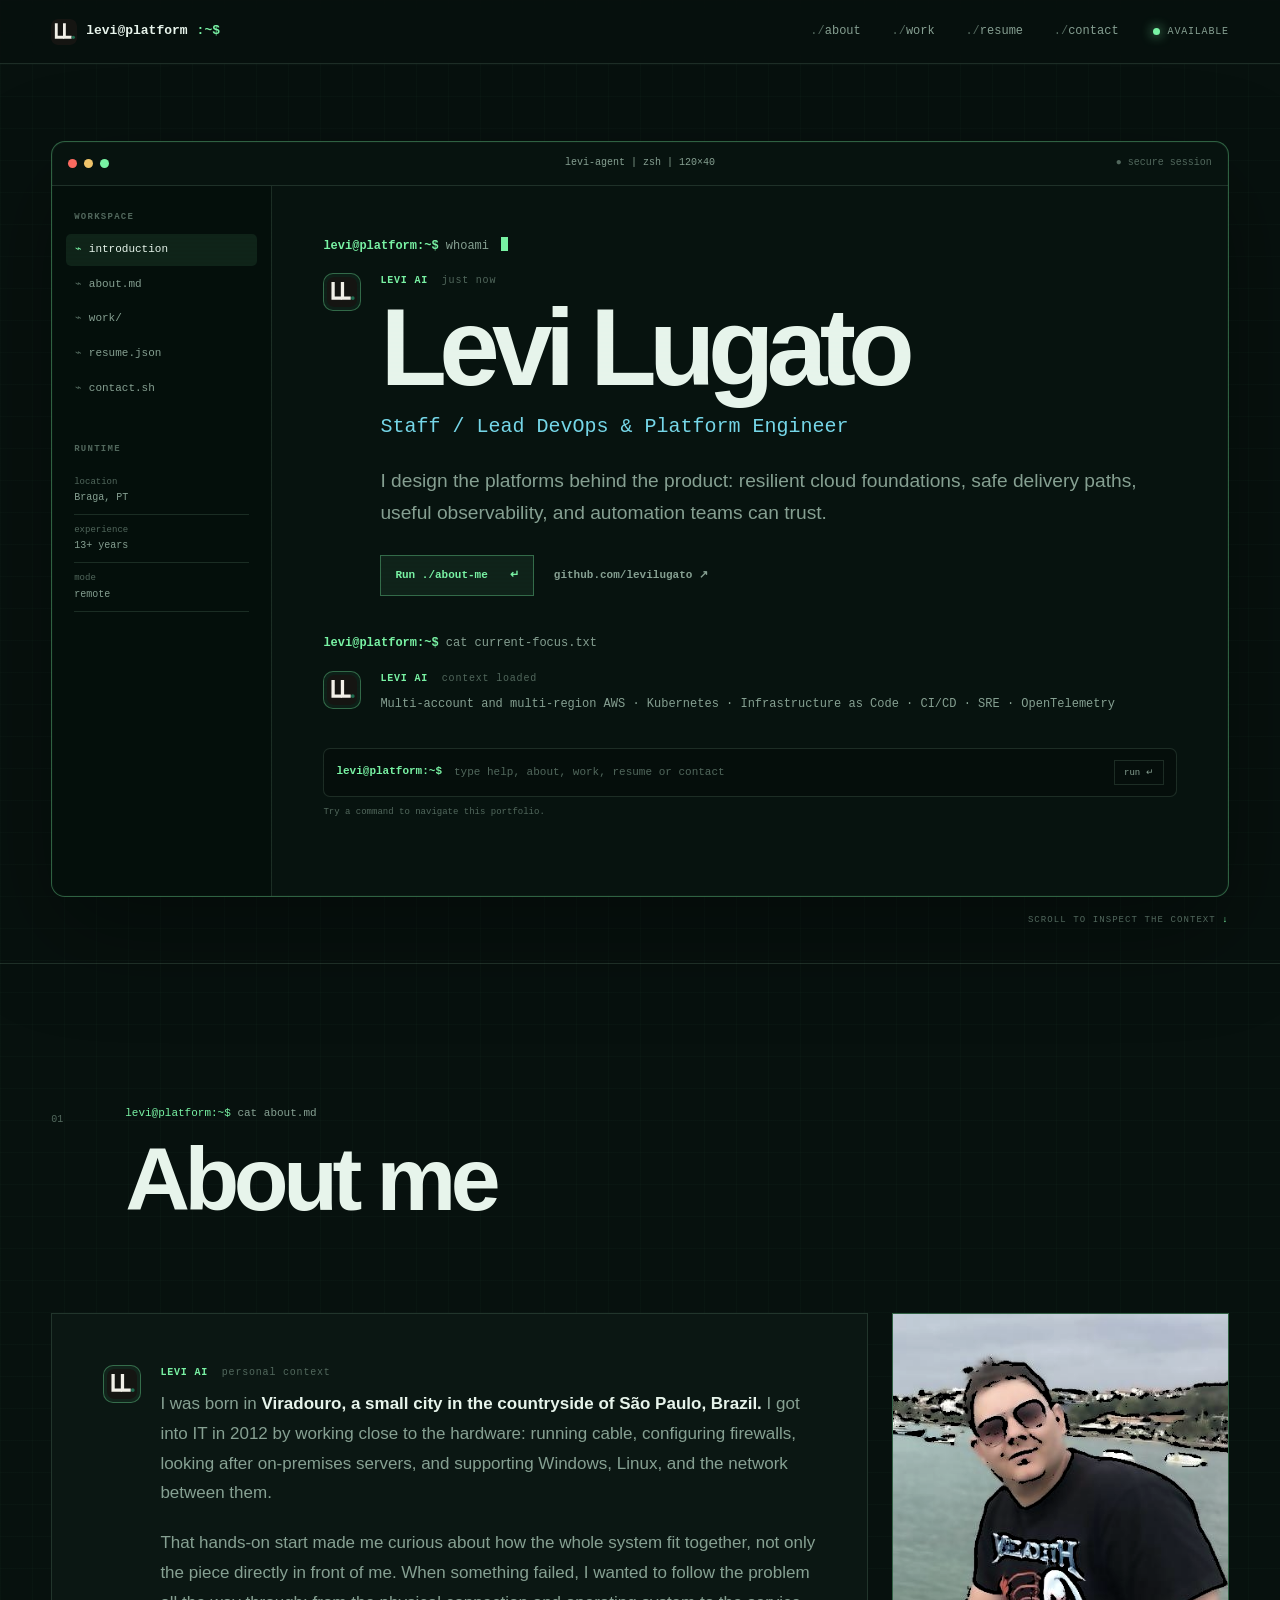
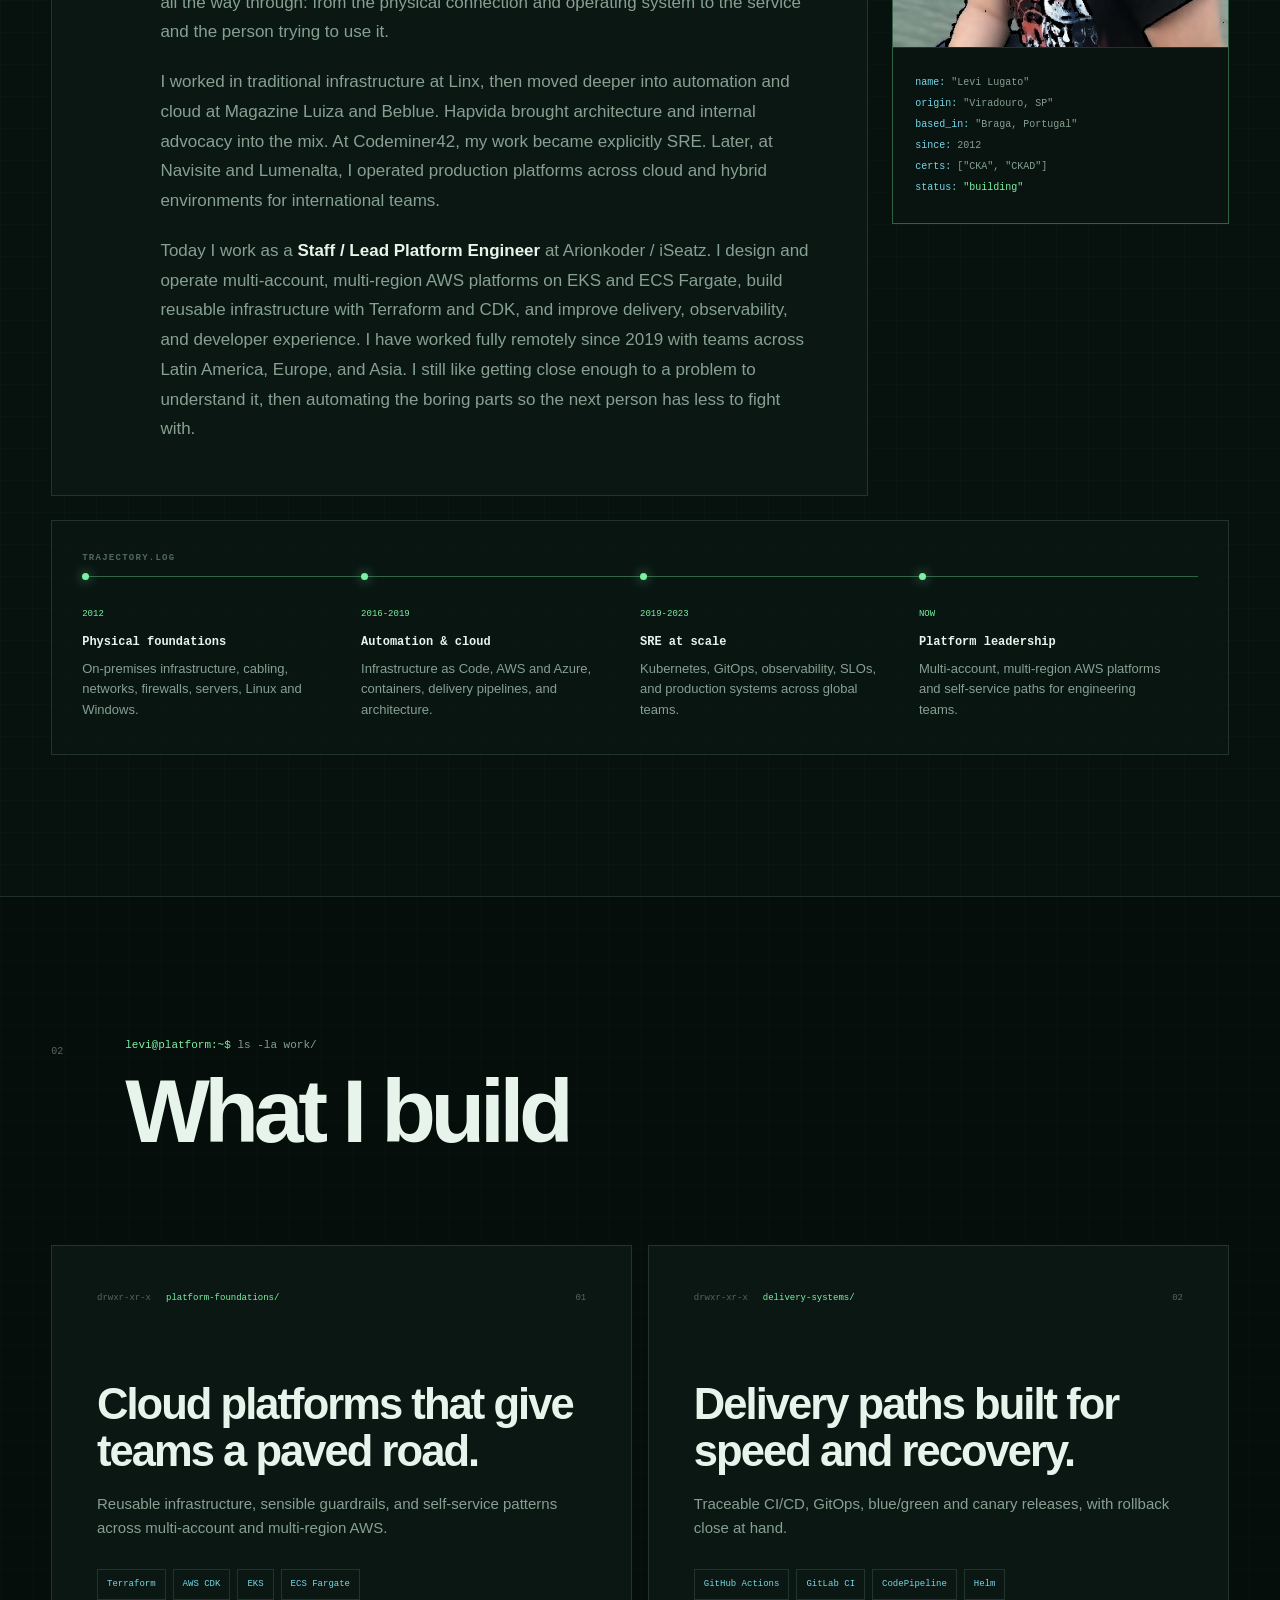
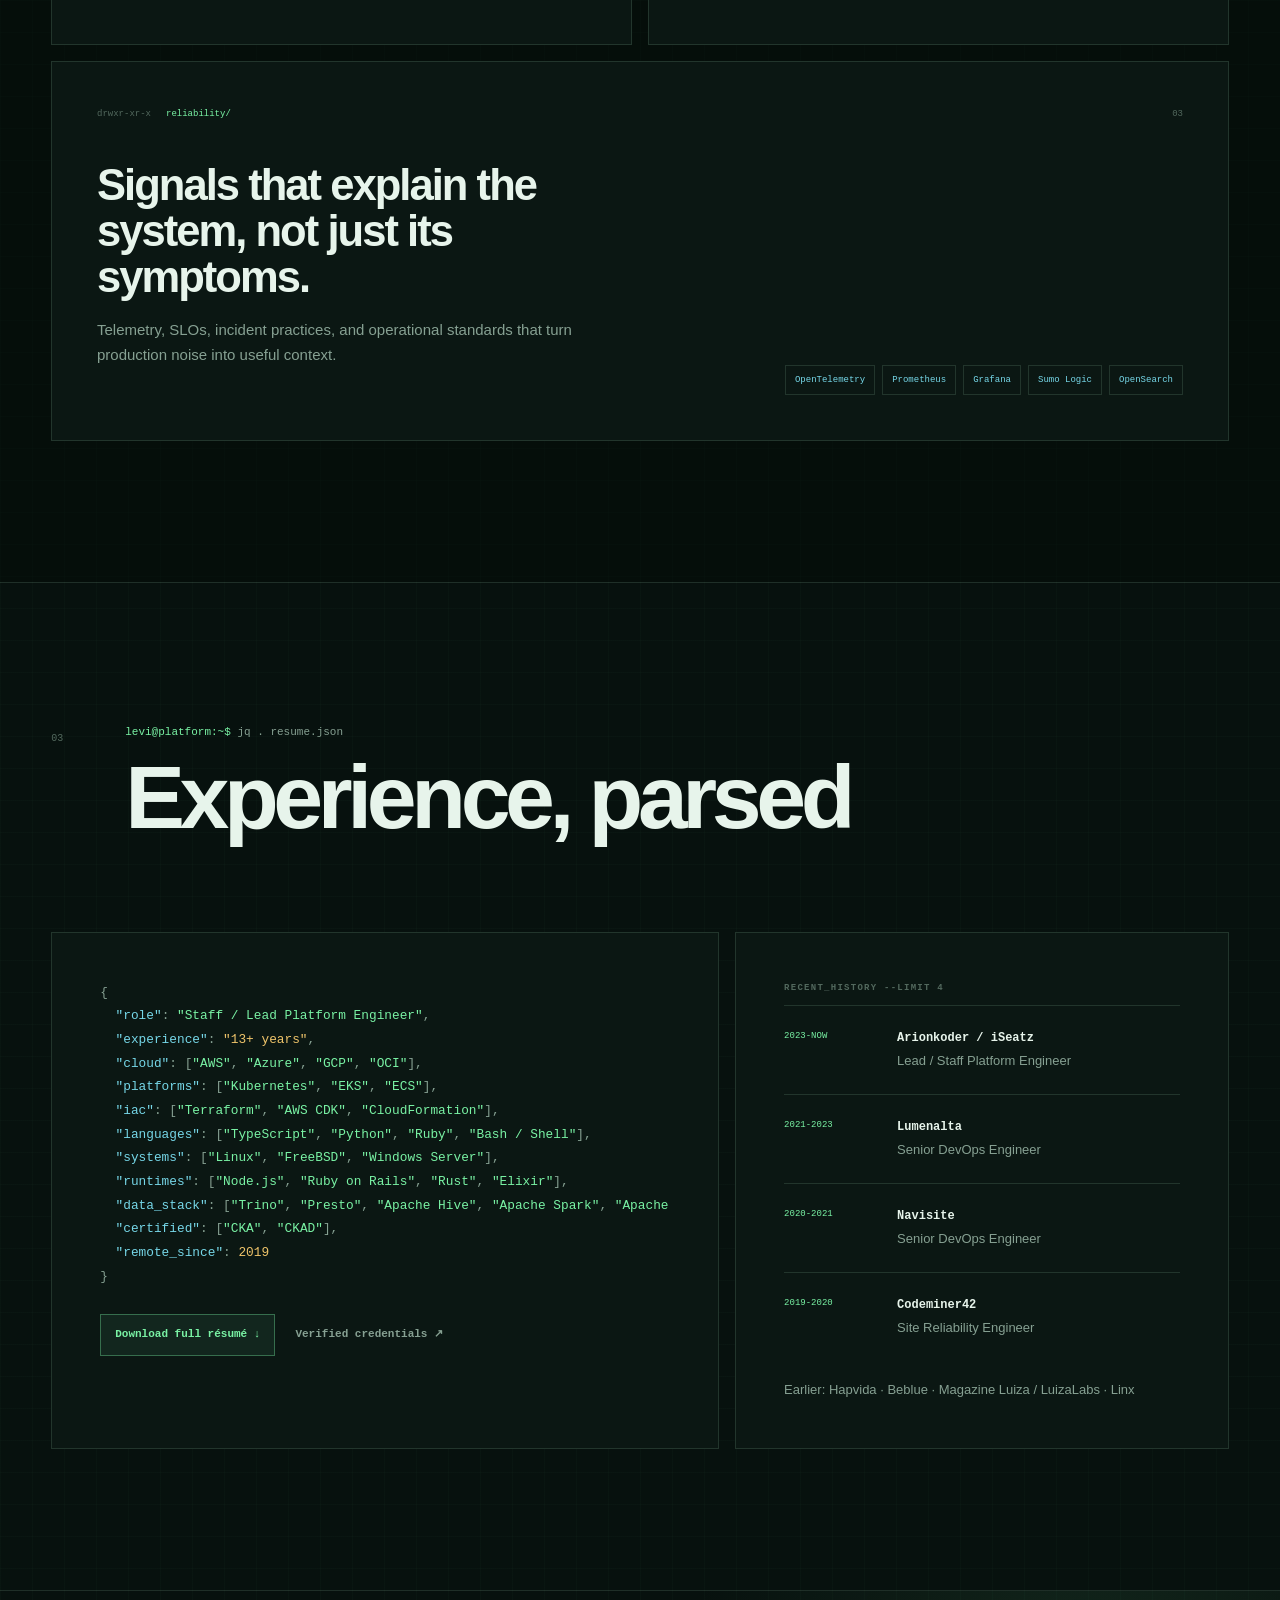
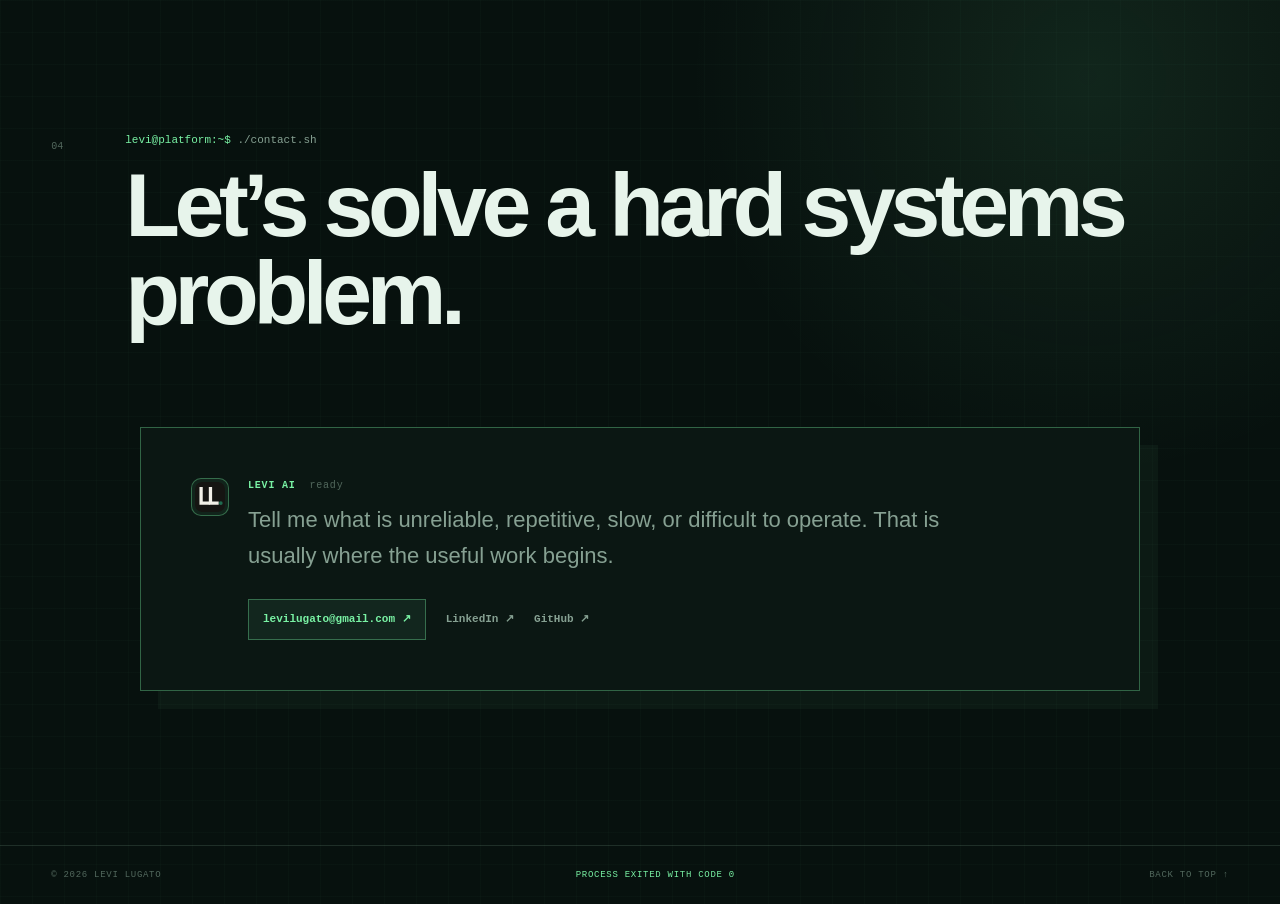
==== index.html @ 86110615 "Add data platform stack to resume" ====
<!doctype html>
<html lang="en">
<head>
  <meta charset="utf-8">
  <meta name="viewport" content="width=device-width, initial-scale=1">
  <meta name="description" content="Levi Lugato is a Staff / Lead DevOps and Platform Engineer focused on resilient cloud platforms, automation, and reliability.">
  <meta name="theme-color" content="#07110e">
  <meta property="og:title" content="Levi Lugato | Staff / Lead Platform Engineer">
  <meta property="og:description" content="From on-premises infrastructure to multi-account, multi-region cloud platforms.">
  <meta property="og:type" content="website">
  <meta property="og:url" content="https://levilugato.tech/">
  <meta property="og:image" content="https://levilugato.tech/og.png?v=20260906-1">
  <meta name="twitter:card" content="summary_large_image">
  <title>Levi Lugato | Staff / Lead Platform Engineer</title>
  <link rel="icon" href="/favicon.svg" type="image/svg+xml">
  <link rel="stylesheet" href="styles.css?v=20260906-2">
  <script src="script.js?v=20260906-1" defer></script>
</head>
<body>
  <a class="skip-link" href="#main">Skip to content</a>
  <header class="site-header">
    <a class="brand" href="#top" aria-label="Levi Lugato, home"><img src="favicon.svg" alt=""><span>levi@platform</span><b>:~$</b></a>
    <nav aria-label="Primary navigation"><a href="#about">about</a><a href="#work">work</a><a href="#resume">resume</a><a href="#contact">contact</a></nav>
    <span class="online"><i></i> available</span>
  </header>

  <main id="main">
    <section class="hero" id="top">
      <div class="terminal-window">
        <div class="terminal-bar"><div class="window-dots" aria-hidden="true"><i></i><i></i><i></i></div><span>levi-agent | zsh | 120×40</span><span class="encrypted">● secure session</span></div>
        <div class="terminal-layout">
          <aside class="terminal-sidebar" aria-label="Session information">
            <p class="sidebar-label">workspace</p>
            <a class="active" href="#top"><span>⌁</span> introduction</a><a href="#about"><span>⌁</span> about.md</a><a href="#work"><span>⌁</span> work/</a><a href="#resume"><span>⌁</span> resume.json</a><a href="#contact"><span>⌁</span> contact.sh</a>
            <div class="runtime"><p class="sidebar-label">runtime</p><dl><div><dt>location</dt><dd>Braga, PT</dd></div><div><dt>experience</dt><dd>13+ years</dd></div><div><dt>mode</dt><dd>remote</dd></div></dl></div>
          </aside>
          <div class="terminal-feed">
            <div class="prompt-line"><span>levi@platform:~$</span> whoami <i></i></div>
            <article class="ai-message hero-message"><div class="ai-avatar"><img src="favicon.svg" alt="LL AI icon"></div><div class="message-body">
              <p class="message-label">LEVI AI <span>just now</span></p><h1>Levi Lugato</h1><p class="role">Staff / Lead DevOps &amp; Platform Engineer</p>
              <p>I design the platforms behind the product: resilient cloud foundations, safe delivery paths, useful observability, and automation teams can trust.</p>
              <div class="hero-actions"><a class="primary-action" href="#about">Run ./about-me <span>↵</span></a><a href="https://github.com/levilugato" target="_blank" rel="noreferrer">github.com/levilugato ↗</a></div>
            </div></article>
            <div class="prompt-line"><span>levi@platform:~$</span> cat current-focus.txt</div>
            <article class="ai-message compact-message"><div class="ai-avatar"><img src="favicon.svg" alt=""></div><div class="message-body"><p class="message-label">LEVI AI <span>context loaded</span></p><p>Multi-account and multi-region AWS · Kubernetes · Infrastructure as Code · CI/CD · SRE · OpenTelemetry</p></div></article>
            <form class="command-form" id="commandForm"><label for="commandInput"><span>levi@platform:~$</span></label><input id="commandInput" name="command" type="text" autocomplete="off" spellcheck="false" placeholder="type help, about, work, resume or contact" aria-describedby="commandOutput"><button type="submit">run ↵</button></form>
            <p class="command-output" id="commandOutput" aria-live="polite">Try a command to navigate this portfolio.</p>
          </div>
        </div>
      </div>
      <p class="scroll-cue">scroll to inspect the context <span>↓</span></p>
    </section>

    <section class="section about-section" id="about">
      <div class="command-heading"><span class="line-number">01</span><div><p><span>levi@platform:~$</span> cat about.md</p><h2>About me</h2></div></div>
      <div class="about-grid">
        <article class="ai-message about-message"><div class="ai-avatar"><img src="favicon.svg" alt=""></div><div class="message-body prose">
          <p class="message-label">LEVI AI <span>personal context</span></p>
          <p>I was born in <strong>Viradouro, a small city in the countryside of São Paulo, Brazil.</strong> I got into IT in 2012 by working close to the hardware: running cable, configuring firewalls, looking after on-premises servers, and supporting Windows, Linux, and the network between them.</p>
          <p>That hands-on start made me curious about how the whole system fit together, not only the piece directly in front of me. When something failed, I wanted to follow the problem all the way through: from the physical connection and operating system to the service and the person trying to use it.</p>
          <p>I worked in traditional infrastructure at Linx, then moved deeper into automation and cloud at Magazine Luiza and Beblue. Hapvida brought architecture and internal advocacy into the mix. At Codeminer42, my work became explicitly SRE. Later, at Navisite and Lumenalta, I operated production platforms across cloud and hybrid environments for international teams.</p>
          <p>Today I work as a <strong>Staff / Lead Platform Engineer</strong> at Arionkoder / iSeatz. I design and operate multi-account, multi-region AWS platforms on EKS and ECS Fargate, build reusable infrastructure with Terraform and CDK, and improve delivery, observability, and developer experience. I have worked fully remotely since 2019 with teams across Latin America, Europe, and Asia. I still like getting close enough to a problem to understand it, then automating the boring parts so the next person has less to fight with.</p>
        </div></article>
        <aside class="identity-card"><img src="levi-lugato.jpeg" alt="Levi Lugato"><div class="identity-code"><p><span>name:</span> "Levi Lugato"</p><p><span>origin:</span> "Viradouro, SP"</p><p><span>based_in:</span> "Braga, Portugal"</p><p><span>since:</span> 2012</p><p><span>certs:</span> ["CKA", "CKAD"]</p><p><span>status:</span> <b>"building"</b></p></div></aside>
      </div>
      <div class="journey"><p class="mini-label">trajectory.log</p><div class="journey-track">
        <article><time>2012</time><strong>Physical foundations</strong><p>On-premises infrastructure, cabling, networks, firewalls, servers, Linux and Windows.</p></article>
        <article><time>2016-2019</time><strong>Automation &amp; cloud</strong><p>Infrastructure as Code, AWS and Azure, containers, delivery pipelines, and architecture.</p></article>
        <article><time>2019-2023</time><strong>SRE at scale</strong><p>Kubernetes, GitOps, observability, SLOs, and production systems across global teams.</p></article>
        <article><time>NOW</time><strong>Platform leadership</strong><p>Multi-account, multi-region AWS platforms and self-service paths for engineering teams.</p></article>
      </div></div>
    </section>

    <section class="section work-section" id="work">
      <div class="command-heading"><span class="line-number">02</span><div><p><span>levi@platform:~$</span> ls -la work/</p><h2>What I build</h2></div></div>
      <div class="work-grid">
        <article class="work-card"><div class="file-head"><span>drwxr-xr-x</span><b>platform-foundations/</b><i>01</i></div><h3>Cloud platforms that give teams a paved road.</h3><p>Reusable infrastructure, sensible guardrails, and self-service patterns across multi-account and multi-region AWS.</p><ul><li>Terraform</li><li>AWS CDK</li><li>EKS</li><li>ECS Fargate</li></ul></article>
        <article class="work-card"><div class="file-head"><span>drwxr-xr-x</span><b>delivery-systems/</b><i>02</i></div><h3>Delivery paths built for speed and recovery.</h3><p>Traceable CI/CD, GitOps, blue/green and canary releases, with rollback close at hand.</p><ul><li>GitHub Actions</li><li>GitLab CI</li><li>CodePipeline</li><li>Helm</li></ul></article>
        <article class="work-card wide-card"><div class="file-head"><span>drwxr-xr-x</span><b>reliability/</b><i>03</i></div><div class="wide-copy"><h3>Signals that explain the system, not just its symptoms.</h3><p>Telemetry, SLOs, incident practices, and operational standards that turn production noise into useful context.</p></div><ul><li>OpenTelemetry</li><li>Prometheus</li><li>Grafana</li><li>Sumo Logic</li><li>OpenSearch</li></ul></article>
      </div>
    </section>

    <section class="section resume-section" id="resume">
      <div class="command-heading"><span class="line-number">03</span><div><p><span>levi@platform:~$</span> jq . resume.json</p><h2>Experience, parsed</h2></div></div>
      <div class="resume-grid">
        <div class="json-panel"><pre><code>{
  <span class="key">"role"</span>: <span class="string">"Staff / Lead Platform Engineer"</span>,
  <span class="key">"experience"</span>: <span class="number">"13+ years"</span>,
  <span class="key">"cloud"</span>: [<span class="string">"AWS"</span>, <span class="string">"Azure"</span>, <span class="string">"GCP"</span>, <span class="string">"OCI"</span>],
  <span class="key">"platforms"</span>: [<span class="string">"Kubernetes"</span>, <span class="string">"EKS"</span>, <span class="string">"ECS"</span>],
  <span class="key">"iac"</span>: [<span class="string">"Terraform"</span>, <span class="string">"AWS CDK"</span>, <span class="string">"CloudFormation"</span>],
  <span class="key">"languages"</span>: [<span class="string">"TypeScript"</span>, <span class="string">"Python"</span>, <span class="string">"Ruby"</span>, <span class="string">"Bash / Shell"</span>],
  <span class="key">"systems"</span>: [<span class="string">"Linux"</span>, <span class="string">"FreeBSD"</span>, <span class="string">"Windows Server"</span>],
  <span class="key">"runtimes"</span>: [<span class="string">"Node.js"</span>, <span class="string">"Ruby on Rails"</span>, <span class="string">"Rust"</span>, <span class="string">"Elixir"</span>],
  <span class="key">"data_stack"</span>: [<span class="string">"Trino"</span>, <span class="string">"Presto"</span>, <span class="string">"Apache Hive"</span>, <span class="string">"Apache Spark"</span>, <span class="string">"Apache Iceberg"</span>, <span class="string">"Apache Superset"</span>, <span class="string">"AWS Glue"</span>, <span class="string">"Amazon Athena"</span>, <span class="string">"Amazon Redshift"</span>, <span class="string">"S3 Data Lake"</span>],
  <span class="key">"certified"</span>: [<span class="string">"CKA"</span>, <span class="string">"CKAD"</span>],
  <span class="key">"remote_since"</span>: <span class="number">2019</span>
}</code></pre><div class="resume-actions"><a class="primary-action" href="levi-lugato-resume.pdf" download>Download full résumé ↓</a><a href="https://www.credly.com/users/levi-lugato/badges" target="_blank" rel="noreferrer">Verified credentials ↗</a></div></div>
        <div class="experience-list"><p class="mini-label">recent_history --limit 4</p><article><time>2023-NOW</time><div><strong>Arionkoder / iSeatz</strong><span>Lead / Staff Platform Engineer</span></div></article><article><time>2021-2023</time><div><strong>Lumenalta</strong><span>Senior DevOps Engineer</span></div></article><article><time>2020-2021</time><div><strong>Navisite</strong><span>Senior DevOps Engineer</span></div></article><article><time>2019-2020</time><div><strong>Codeminer42</strong><span>Site Reliability Engineer</span></div></article><p class="history-note">Earlier: Hapvida · Beblue · Magazine Luiza / LuizaLabs · Linx</p></div>
      </div>
    </section>

    <section class="section contact-section" id="contact">
      <div class="command-heading"><span class="line-number">04</span><div><p><span>levi@platform:~$</span> ./contact.sh</p><h2>Let’s solve a hard systems problem.</h2></div></div>
      <article class="ai-message contact-message"><div class="ai-avatar"><img src="favicon.svg" alt=""></div><div class="message-body"><p class="message-label">LEVI AI <span>ready</span></p><p>Tell me what is unreliable, repetitive, slow, or difficult to operate. That is usually where the useful work begins.</p><div class="contact-links"><a class="primary-action" href="mailto:levilugato@gmail.com">levilugato@gmail.com ↗</a><a href="https://www.linkedin.com/in/levilugato" target="_blank" rel="noreferrer">LinkedIn ↗</a><a href="https://github.com/levilugato" target="_blank" rel="noreferrer">GitHub ↗</a></div></div></article>
    </section>
  </main>

  <footer><span>© 2026 Levi Lugato</span><span class="footer-command">process exited with code 0</span><a href="#top">back to top ↑</a></footer>
</body>
</html>
---- styles.css ----
:root {
  --bg: #07110e;
  --panel: #0b1713;
  --ink: #e7f4eb;
  --muted: #86a092;
  --dim: #52685d;
  --green: #79f2a4;
  --cyan: #76d7e8;
  --amber: #efc46a;
  --line: rgba(168, 220, 188, .15);
  --line-bright: rgba(121, 242, 164, .35);
  --mono: "SFMono-Regular", Consolas, "Liberation Mono", Menlo, monospace;
}
* { box-sizing: border-box; }
html { scroll-behavior: smooth; }
body {
  margin: 0;
  color: var(--ink);
  background: linear-gradient(rgba(121,242,164,.018) 1px, transparent 1px), linear-gradient(90deg, rgba(121,242,164,.018) 1px, transparent 1px), var(--bg);
  background-size: 32px 32px;
  font-family: var(--mono);
  line-height: 1.6;
}
body::before { content: ""; position: fixed; inset: 0; pointer-events: none; z-index: 20; background: linear-gradient(transparent 50%, rgba(0,0,0,.025) 50%); background-size: 100% 4px; mix-blend-mode: soft-light; }
a { color: inherit; text-decoration: none; }
img { max-width: 100%; }
.skip-link { position: fixed; top: -80px; left: 16px; z-index: 99; padding: 10px 14px; color: var(--bg); background: var(--green); }
.skip-link:focus { top: 16px; }

.site-header { position: sticky; top: 0; z-index: 10; min-height: 64px; padding: 0 clamp(18px,4vw,64px); display: flex; align-items: center; gap: 34px; border-bottom: 1px solid var(--line); background: rgba(7,17,14,.88); backdrop-filter: blur(18px); }
.brand { display: inline-flex; align-items: center; gap: 9px; font-size: 13px; font-weight: 700; white-space: nowrap; }
.brand img { width: 26px; height: 26px; border-radius: 7px; }
.brand b,.prompt-line span,.command-form label span,.command-heading p span { color: var(--green); }
nav { display: flex; gap: clamp(14px,2.4vw,36px); margin-left: auto; }
nav a { color: var(--muted); font-size: 12px; }
nav a::before { content: "./"; color: var(--dim); }
nav a:hover,nav a:focus-visible { color: var(--green); }
.online { display: inline-flex; align-items: center; gap: 8px; color: var(--muted); font-size: 10px; text-transform: uppercase; letter-spacing: .08em; }
.online i { width: 7px; height: 7px; border-radius: 50%; background: var(--green); box-shadow: 0 0 12px var(--green); }

.hero { min-height: calc(100vh - 64px); padding: clamp(34px,6vw,80px) clamp(18px,4vw,64px) 36px; }
.terminal-window { max-width: 1400px; margin: 0 auto; overflow: hidden; border: 1px solid var(--line-bright); border-radius: 14px; background: rgba(8,20,16,.93); box-shadow: 0 36px 100px rgba(0,0,0,.34),0 0 0 1px rgba(121,242,164,.04) inset; }
.terminal-bar { height: 44px; padding: 0 16px; display: grid; grid-template-columns: 1fr auto 1fr; align-items: center; border-bottom: 1px solid var(--line); color: var(--muted); font-size: 10px; }
.window-dots { display: flex; gap: 7px; }
.window-dots i { width: 9px; height: 9px; border-radius: 50%; background: #fa6a60; }
.window-dots i:nth-child(2) { background: var(--amber); }
.window-dots i:nth-child(3) { background: var(--green); }
.encrypted { justify-self: end; color: var(--dim); }
.terminal-layout { display: grid; grid-template-columns: 220px 1fr; min-height: min(710px,calc(100vh - 180px)); }
.terminal-sidebar { padding: 24px 14px; border-right: 1px solid var(--line); background: rgba(2,9,7,.38); }
.sidebar-label,.mini-label { margin: 0 8px 10px; color: var(--dim); font-size: 9px; font-weight: 700; letter-spacing: .14em; text-transform: uppercase; }
.terminal-sidebar > a { display: block; margin: 3px 0; padding: 7px 9px; border-radius: 5px; color: var(--muted); font-size: 11px; }
.terminal-sidebar > a span { color: var(--dim); }
.terminal-sidebar > a:hover,.terminal-sidebar > a.active { color: var(--ink); background: rgba(121,242,164,.09); }
.terminal-sidebar > a.active span { color: var(--green); }
.runtime { margin-top: 38px; }
.runtime dl { margin: 0 8px; }
.runtime dl div { padding: 8px 0; border-bottom: 1px solid var(--line); }
.runtime dt { color: var(--dim); font-size: 9px; }
.runtime dd { margin: 1px 0 0; color: var(--muted); font-size: 10px; }
.terminal-feed { padding: clamp(24px,4vw,58px); }
.prompt-line { margin-bottom: 17px; color: var(--muted); font-size: 12px; }
.prompt-line span { font-weight: 700; }
.prompt-line i { display: inline-block; width: 7px; height: 14px; margin-left: 5px; vertical-align: -2px; background: var(--green); animation: blink 1.1s steps(1) infinite; }
.ai-message { display: grid; grid-template-columns: 42px 1fr; gap: 15px; }
.ai-avatar { width: 38px; height: 38px; padding: 3px; border: 1px solid var(--line-bright); border-radius: 10px; background: rgba(121,242,164,.06); }
.ai-avatar img { display: block; width: 100%; height: 100%; border-radius: 7px; }
.message-body { min-width: 0; }
.message-label { margin: 0 0 8px; color: var(--green); font-size: 10px; font-weight: 800; letter-spacing: .08em; }
.message-label span { margin-left: 7px; color: var(--dim); font-weight: 400; }
.hero-message { margin-bottom: 38px; }
.hero-message h1 { margin: 0; font: 700 clamp(48px,8.5vw,116px)/.94 Arial,Helvetica,sans-serif; letter-spacing: -.07em; }
.hero-message .role { margin: 12px 0 22px; color: var(--cyan); font-size: clamp(13px,1.6vw,20px); }
.hero-message .message-body > p:last-of-type { max-width: 760px; margin: 0; color: var(--muted); font: clamp(15px,1.5vw,20px)/1.65 Arial,Helvetica,sans-serif; }
.hero-actions,.resume-actions,.contact-links { display: flex; flex-wrap: wrap; align-items: center; gap: 20px; margin-top: 26px; }
.hero-actions a,.resume-actions a,.contact-links a { color: var(--muted); font-size: 11px; font-weight: 700; }
.primary-action { display: inline-flex; align-items: center; gap: 22px; padding: 11px 14px; border: 1px solid var(--line-bright); color: var(--green)!important; background: rgba(121,242,164,.07); }
.primary-action:hover { color: var(--bg)!important; background: var(--green); }
.compact-message { margin-bottom: 34px; }
.compact-message .message-body > p:last-child { margin: 0; color: var(--muted); font-size: 12px; }
.command-form { display: grid; grid-template-columns: auto 1fr auto; align-items: center; gap: 10px; padding: 11px 12px; border: 1px solid var(--line); border-radius: 7px; background: rgba(0,0,0,.22); }
.command-form label { font-size: 11px; font-weight: 700; }
.command-form input { width: 100%; min-width: 0; border: 0; outline: 0; color: var(--ink); background: transparent; font: 11px var(--mono); }
.command-form input::placeholder { color: var(--dim); }
.command-form button { padding: 6px 9px; border: 1px solid var(--line); color: var(--muted); background: transparent; font: 9px var(--mono); cursor: pointer; }
.command-form button:hover { border-color: var(--green); color: var(--green); }
.command-output { min-height: 18px; margin: 8px 0 0; color: var(--dim); font-size: 9px; }
.scroll-cue { max-width: 1400px; margin: 16px auto 0; color: var(--dim); font-size: 9px; text-align: right; text-transform: uppercase; letter-spacing: .12em; }
.scroll-cue span { color: var(--green); }

.section { padding: clamp(86px,11vw,160px) clamp(18px,4vw,64px); border-top: 1px solid var(--line); scroll-margin-top: 64px; }
.command-heading { max-width: 1400px; margin: 0 auto clamp(48px,7vw,90px); display: grid; grid-template-columns: 52px 1fr; gap: 22px; }
.line-number { padding-top: 7px; color: var(--dim); font-size: 10px; }
.command-heading p { margin: 0 0 13px; color: var(--muted); font-size: 11px; }
.command-heading h2 { max-width: 1100px; margin: 0; font: 700 clamp(42px,7vw,96px)/.98 Arial,Helvetica,sans-serif; letter-spacing: -.06em; }

.about-grid { max-width: 1400px; margin: 0 auto; display: grid; grid-template-columns: minmax(0,1.7fr) minmax(270px,.7fr); gap: 24px; align-items: start; }
.about-message { padding: clamp(24px,4vw,54px); border: 1px solid var(--line); background: var(--panel); }
.prose p:not(.message-label) { max-width: 850px; margin: 0 0 20px; color: var(--muted); font: 17px/1.75 Arial,Helvetica,sans-serif; }
.prose p:last-child { margin-bottom: 0; }
.prose strong { color: var(--ink); font-weight: 650; }
.identity-card { overflow: hidden; border: 1px solid var(--line-bright); background: #09130f; }
.identity-card > img { display: block; width: 100%; aspect-ratio: 1; object-fit: cover; filter: saturate(.6) contrast(1.1); border-bottom: 1px solid var(--line); }
.identity-code { padding: 22px; }
.identity-code p { margin: 5px 0; color: var(--muted); font-size: 10px; }
.identity-code span { color: var(--cyan); }
.identity-code b { color: var(--green); font-weight: 500; }
.journey { max-width: 1400px; margin: 24px auto 0; padding: 30px; border: 1px solid var(--line); background: rgba(11,23,19,.7); }
.journey .mini-label { margin-left: 0; }
.journey-track { display: grid; grid-template-columns: repeat(4,1fr); }
.journey-track article { position: relative; padding: 30px 24px 4px 0; border-top: 1px solid var(--line-bright); }
.journey-track article::before { content: ""; position: absolute; top: -4px; left: 0; width: 7px; height: 7px; border-radius: 50%; background: var(--green); box-shadow: 0 0 12px rgba(121,242,164,.7); }
.journey-track time { display: block; margin-bottom: 12px; color: var(--green); font-size: 9px; }
.journey-track strong { display: block; font-size: 12px; }
.journey-track p { max-width: 250px; margin: 7px 0 0; color: var(--muted); font: 13px/1.55 Arial,Helvetica,sans-serif; }

.work-section { background: rgba(3,11,8,.48); }
.work-grid { max-width: 1400px; margin: 0 auto; display: grid; grid-template-columns: repeat(2,1fr); gap: 16px; }
.work-card { min-height: 400px; padding: clamp(25px,3.5vw,48px); display: flex; flex-direction: column; border: 1px solid var(--line); background: var(--panel); transition: border-color 160ms ease,transform 160ms ease; }
.work-card:hover { transform: translateY(-3px); border-color: var(--line-bright); }
.file-head { display: flex; gap: 15px; color: var(--dim); font-size: 9px; }
.file-head b { color: var(--green); font-weight: 500; }
.file-head i { margin-left: auto; font-style: normal; }
.work-card h3 { max-width: 660px; margin: auto 0 18px; font: 700 clamp(28px,3.4vw,48px)/1.06 Arial,Helvetica,sans-serif; letter-spacing: -.045em; }
.work-card > p,.wide-copy p { max-width: 620px; margin: 0 0 28px; color: var(--muted); font: 15px/1.65 Arial,Helvetica,sans-serif; }
.work-card ul { display: flex; flex-wrap: wrap; gap: 7px; margin: 0; padding: 0; list-style: none; }
.work-card li { padding: 7px 9px; border: 1px solid var(--line); color: var(--cyan); font-size: 9px; }
.wide-card { grid-column: 1/-1; min-height: 300px; display: grid; grid-template-columns: 1fr 1fr; gap: 40px; }
.wide-card .file-head { grid-column: 1/-1; }
.wide-copy h3 { margin-top: auto; }
.wide-card ul { align-self: end; justify-content: flex-end; }

.resume-grid { max-width: 1400px; margin: 0 auto; display: grid; grid-template-columns: 1.15fr .85fr; gap: 16px; }
.json-panel,.experience-list { min-width: 0; padding: clamp(24px,4vw,48px); border: 1px solid var(--line); background: var(--panel); }
.json-panel pre { margin: 0; overflow-x: auto; color: var(--muted); font: clamp(10px,1vw,14px)/1.85 var(--mono); }
.json-panel .key { color: var(--cyan); }
.json-panel .string { color: var(--green); }
.json-panel .number { color: var(--amber); }
.experience-list .mini-label { margin-left: 0; }
.experience-list article { display: grid; grid-template-columns: 95px 1fr; gap: 18px; padding: 23px 0; border-top: 1px solid var(--line); }
.experience-list time { color: var(--green); font-size: 9px; }
.experience-list strong,.experience-list span { display: block; }
.experience-list strong { font-size: 12px; }
.experience-list span,.history-note { margin-top: 4px; color: var(--muted); font: 13px/1.45 Arial,Helvetica,sans-serif; }
.history-note { margin: 20px 0 0; }

.contact-section { padding-bottom: clamp(90px,12vw,170px); background: radial-gradient(circle at 85% 10%,rgba(121,242,164,.09),transparent 30%); }
.contact-message { max-width: 1000px; margin: 0 auto; padding: clamp(26px,4vw,50px); border: 1px solid var(--line-bright); background: var(--panel); box-shadow: 18px 18px 0 rgba(121,242,164,.04); }
.contact-message .message-body > p:last-of-type { max-width: 750px; margin: 0; color: var(--muted); font: clamp(16px,1.8vw,22px)/1.6 Arial,Helvetica,sans-serif; }
footer { padding: 22px clamp(18px,4vw,64px); display: flex; justify-content: space-between; gap: 20px; border-top: 1px solid var(--line); color: var(--dim); font-size: 9px; text-transform: uppercase; letter-spacing: .08em; }
.footer-command { color: var(--green); }

@keyframes blink { 50% { opacity: 0; } }
@media (max-width: 900px) {
  .terminal-layout { grid-template-columns: 1fr; }
  .terminal-sidebar { display: none; }
  .about-grid,.resume-grid { grid-template-columns: 1fr; }
  .identity-card { display: grid; grid-template-columns: 180px 1fr; }
  .identity-card > img { height: 100%; border-right: 1px solid var(--line); border-bottom: 0; }
  .journey-track { grid-template-columns: repeat(2,1fr); row-gap: 26px; }
}
@media (max-width: 680px) {
  .site-header { gap: 14px; }
  .brand span { display: none; }
  nav { gap: 13px; }
  nav a { font-size: 10px; }
  .online { display: none; }
  .terminal-bar { grid-template-columns: auto 1fr; }
  .terminal-bar > span:nth-child(2) { justify-self: center; }
  .encrypted { display: none; }
  .terminal-feed { padding: 24px 18px; }
  .ai-message { grid-template-columns: 32px 1fr; gap: 11px; }
  .ai-avatar { width: 30px; height: 30px; border-radius: 8px; }
  .hero-message h1 { font-size: clamp(46px,16vw,72px); }
  .command-form { grid-template-columns: auto 1fr; }
  .command-form button { display: none; }
  .command-heading { grid-template-columns: 28px 1fr; gap: 10px; }
  .about-message { padding: 24px 18px; }
  .prose p:not(.message-label) { font-size: 15px; }
  .identity-card { display: block; }
  .identity-card > img { height: auto; border-right: 0; border-bottom: 1px solid var(--line); }
  .journey { padding: 22px 18px; }
  .journey-track,.work-grid { grid-template-columns: 1fr; }
  .wide-card { grid-column: auto; display: flex; }
  .wide-card .file-head { width: 100%; }
  .wide-card ul { justify-content: flex-start; }
  .experience-list article { grid-template-columns: 78px 1fr; }
  footer { flex-direction: column; }
}
@media (prefers-reduced-motion: reduce) { html { scroll-behavior: auto; } *,*::before,*::after { animation-duration: .01ms!important; transition-duration: .01ms!important; } }
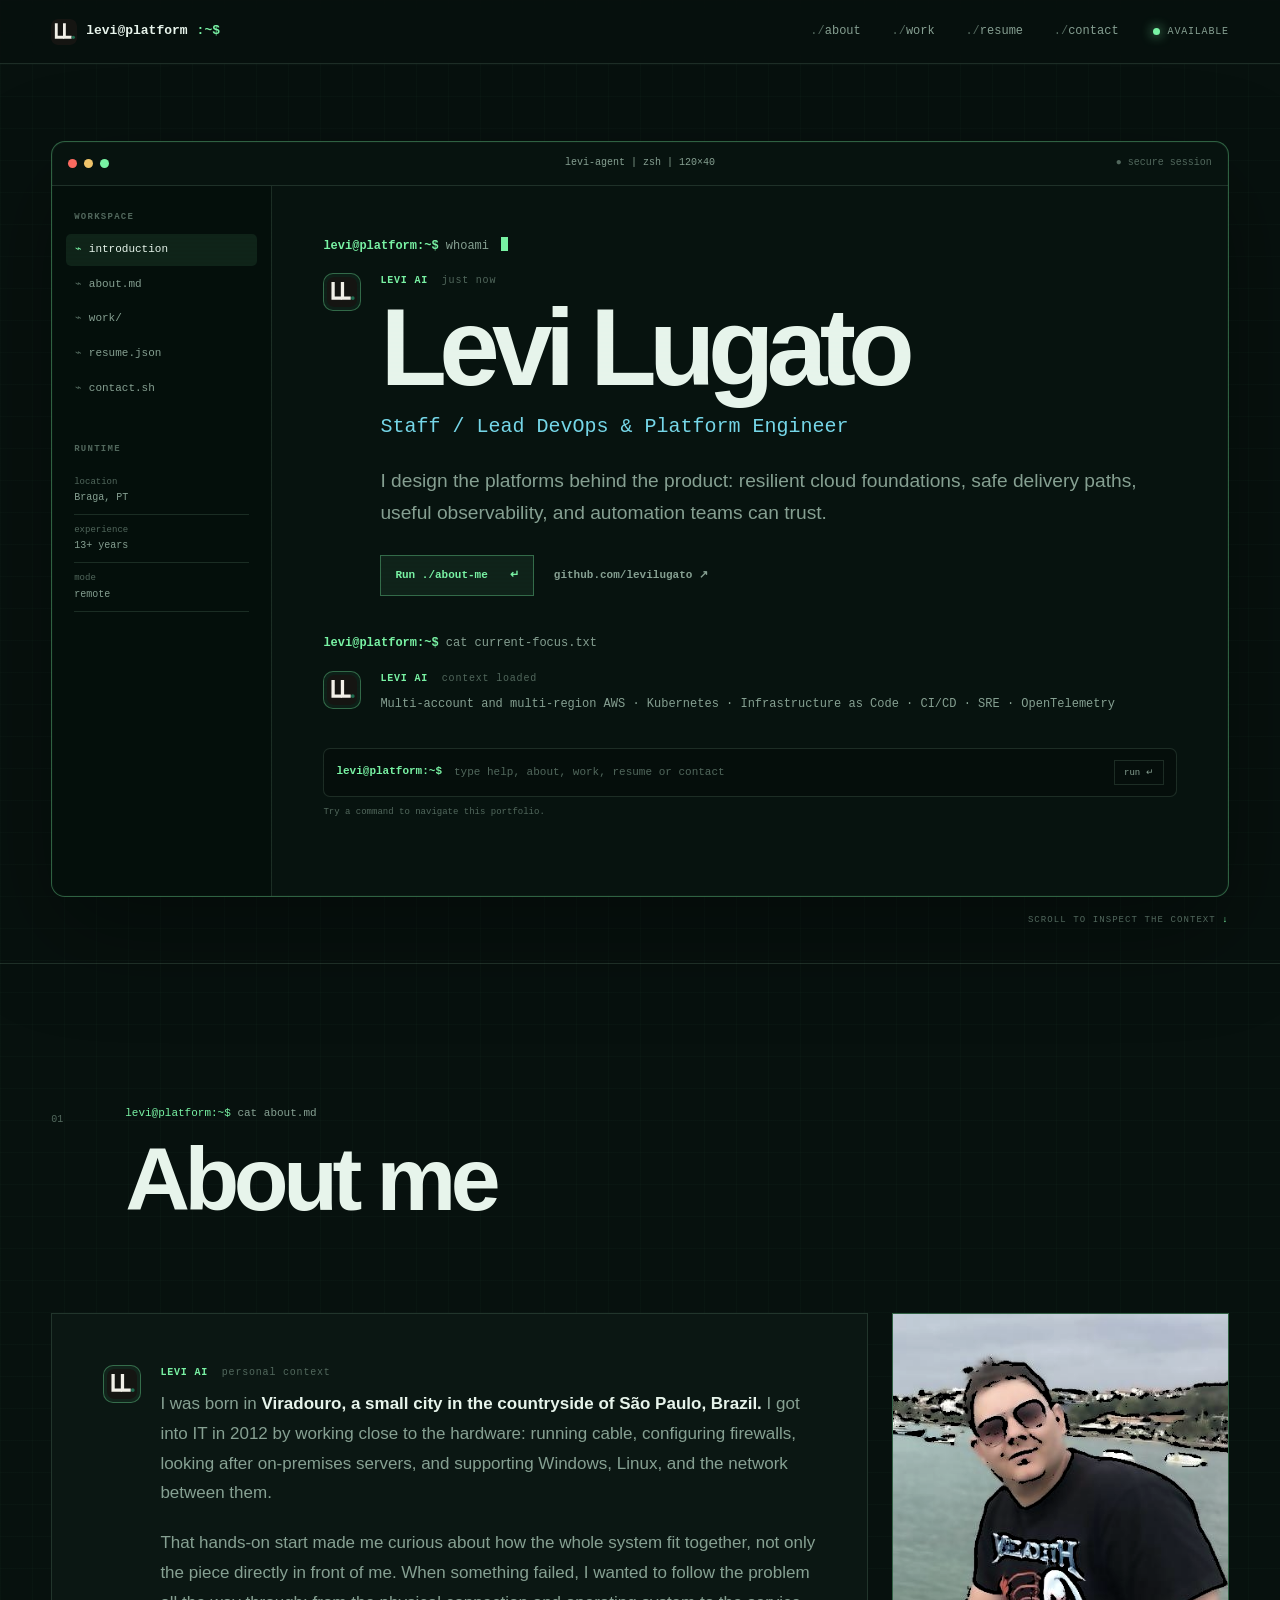
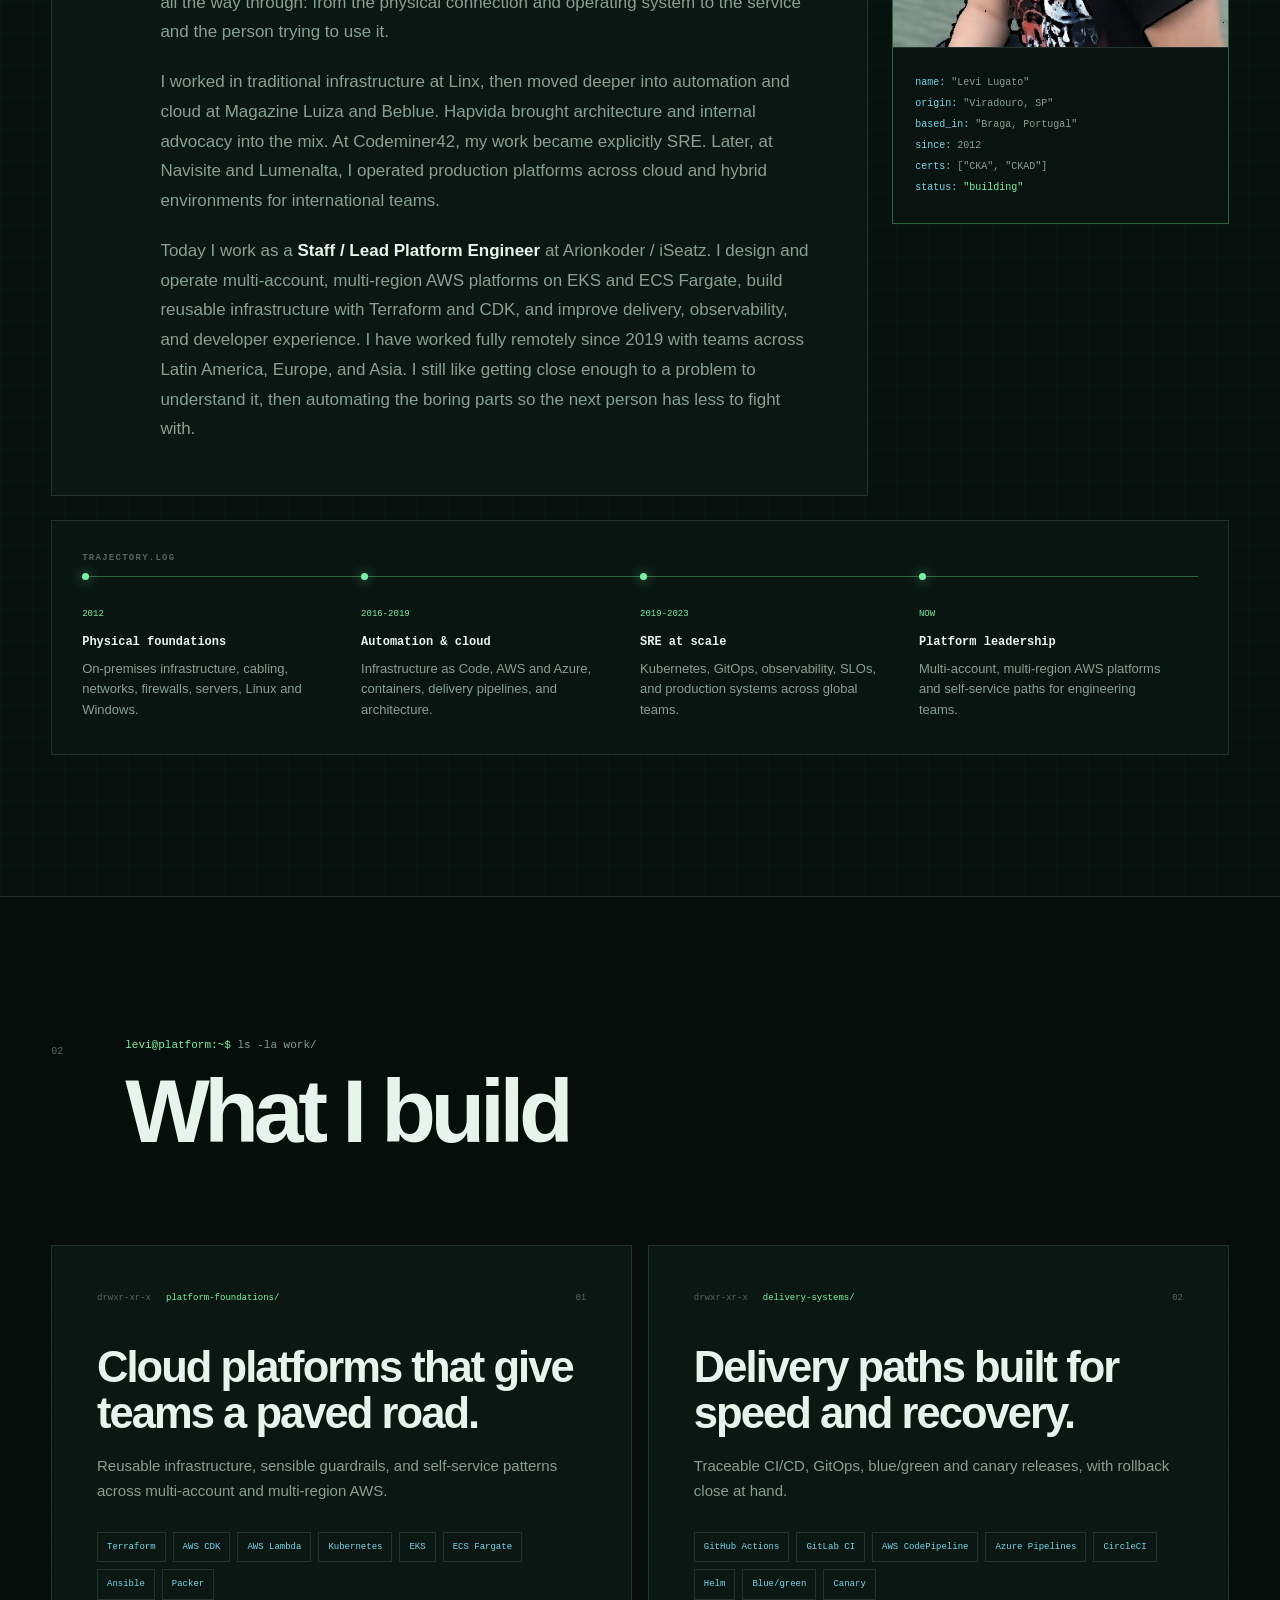
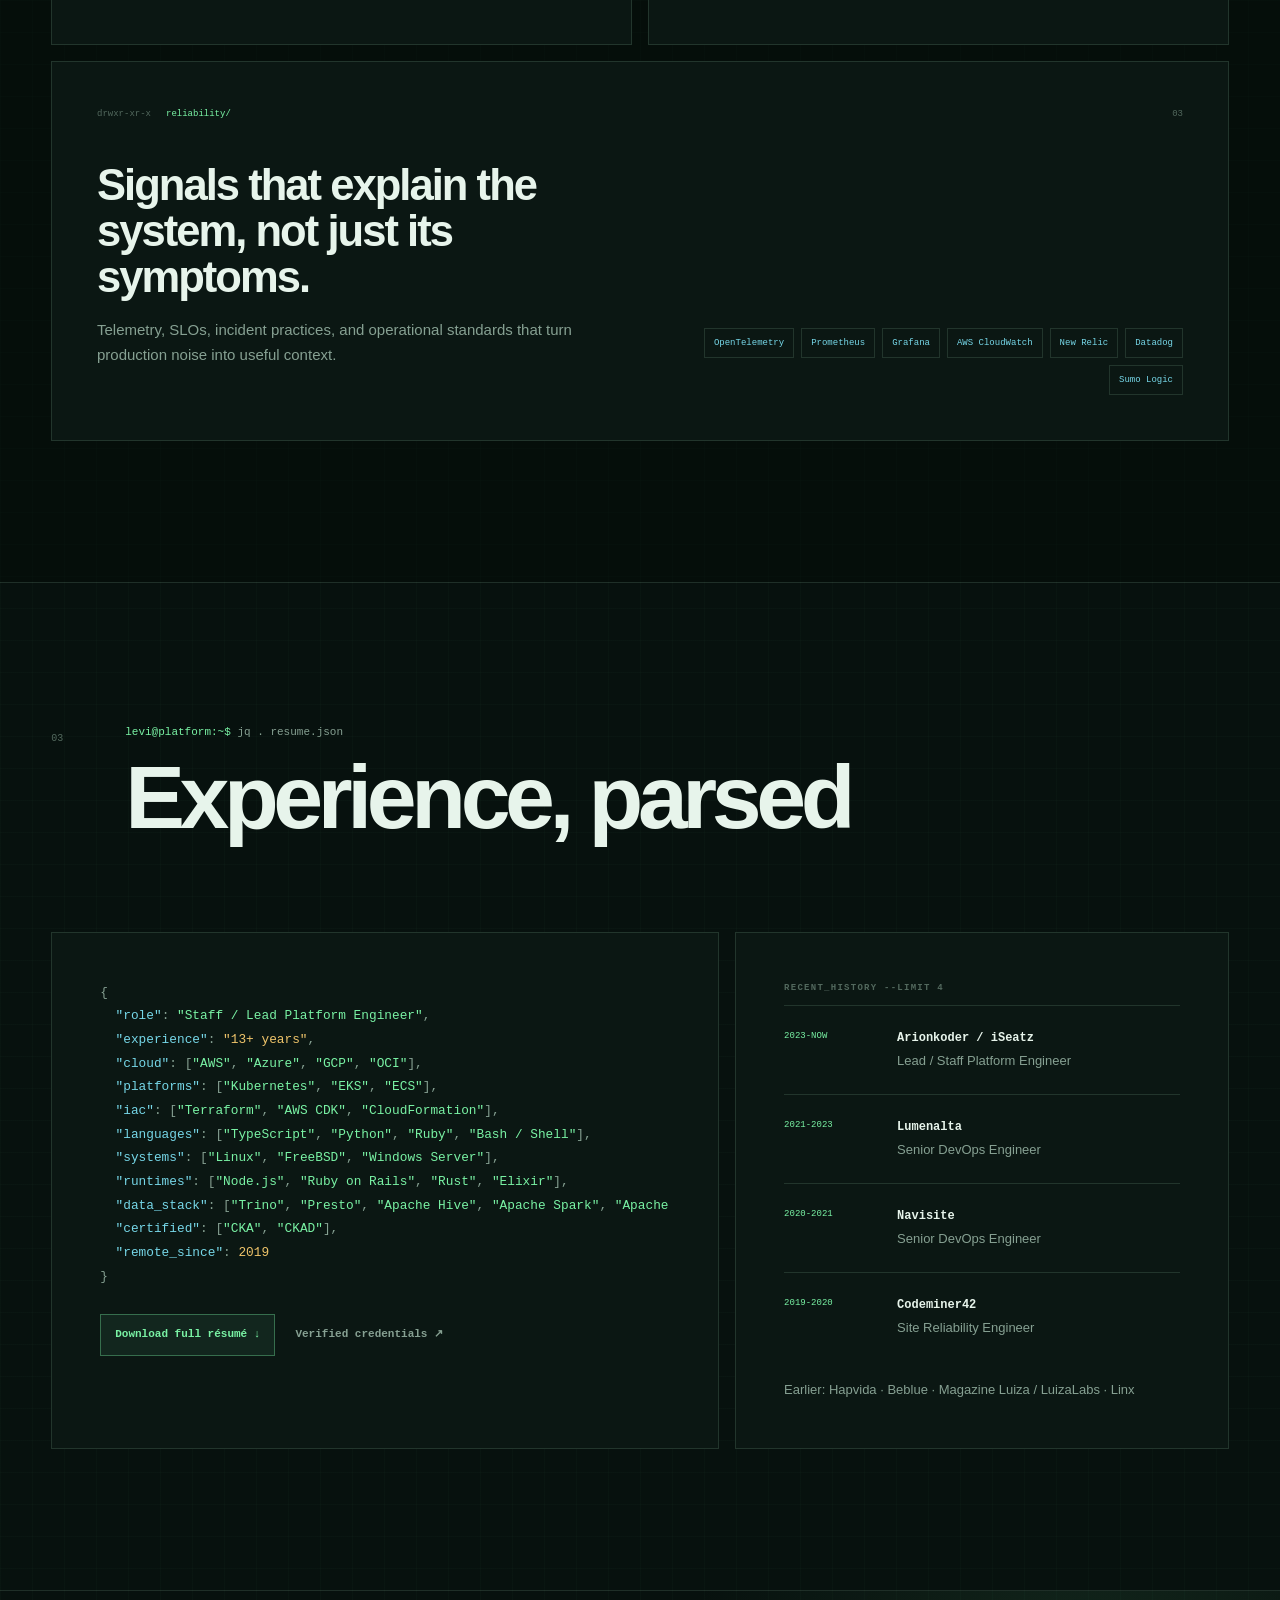
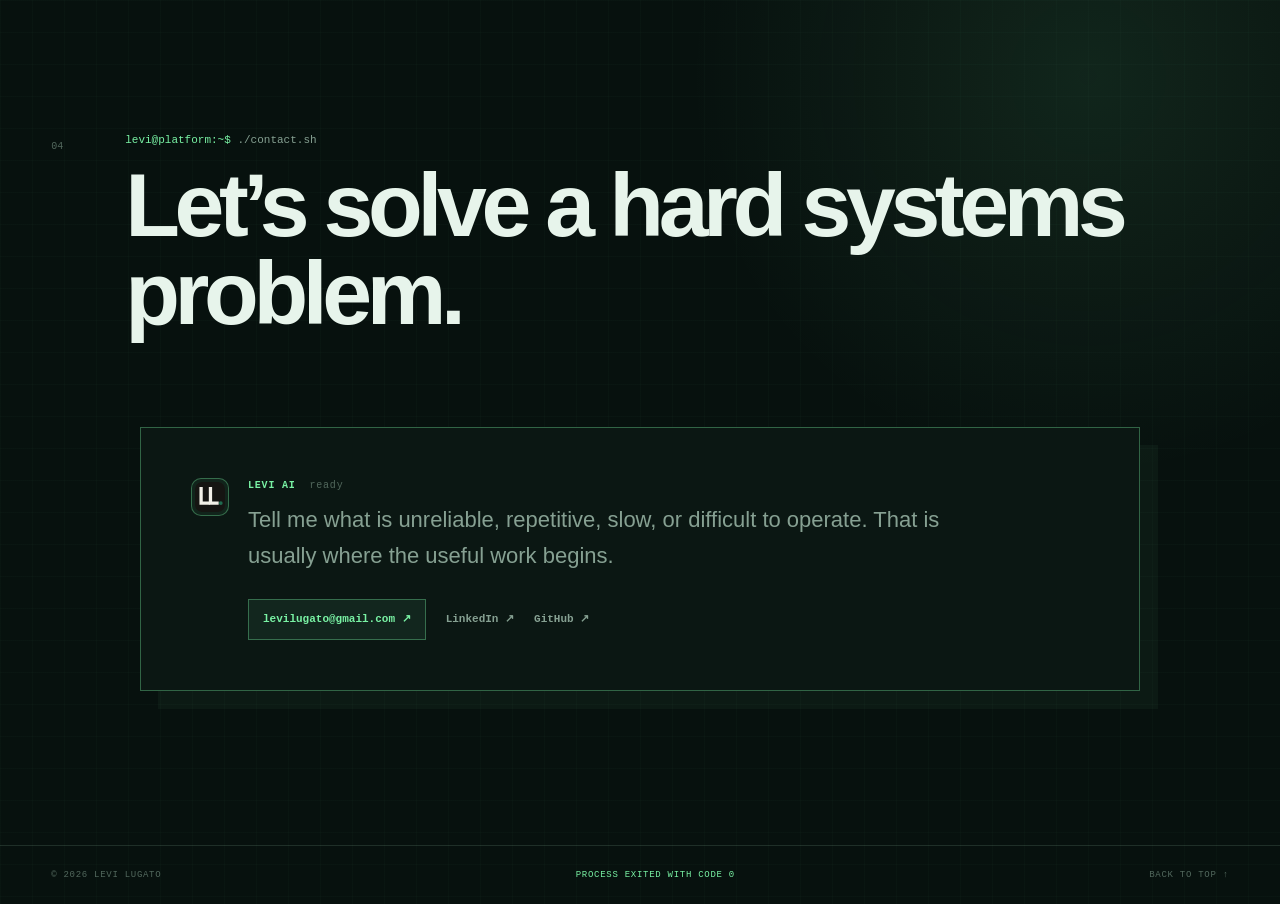
==== commit 93d1a3fb: "Expand platform delivery and reliability stack" ====
--- a/index.html
+++ b/index.html
@@ -74,9 +74,9 @@
     <section class="section work-section" id="work">
       <div class="command-heading"><span class="line-number">02</span><div><p><span>levi@platform:~$</span> ls -la work/</p><h2>What I build</h2></div></div>
       <div class="work-grid">
-        <article class="work-card"><div class="file-head"><span>drwxr-xr-x</span><b>platform-foundations/</b><i>01</i></div><h3>Cloud platforms that give teams a paved road.</h3><p>Reusable infrastructure, sensible guardrails, and self-service patterns across multi-account and multi-region AWS.</p><ul><li>Terraform</li><li>AWS CDK</li><li>EKS</li><li>ECS Fargate</li></ul></article>
-        <article class="work-card"><div class="file-head"><span>drwxr-xr-x</span><b>delivery-systems/</b><i>02</i></div><h3>Delivery paths built for speed and recovery.</h3><p>Traceable CI/CD, GitOps, blue/green and canary releases, with rollback close at hand.</p><ul><li>GitHub Actions</li><li>GitLab CI</li><li>CodePipeline</li><li>Helm</li></ul></article>
-        <article class="work-card wide-card"><div class="file-head"><span>drwxr-xr-x</span><b>reliability/</b><i>03</i></div><div class="wide-copy"><h3>Signals that explain the system, not just its symptoms.</h3><p>Telemetry, SLOs, incident practices, and operational standards that turn production noise into useful context.</p></div><ul><li>OpenTelemetry</li><li>Prometheus</li><li>Grafana</li><li>Sumo Logic</li><li>OpenSearch</li></ul></article>
+        <article class="work-card"><div class="file-head"><span>drwxr-xr-x</span><b>platform-foundations/</b><i>01</i></div><h3>Cloud platforms that give teams a paved road.</h3><p>Reusable infrastructure, sensible guardrails, and self-service patterns across multi-account and multi-region AWS.</p><ul><li>Terraform</li><li>AWS CDK</li><li>AWS Lambda</li><li>Kubernetes</li><li>EKS</li><li>ECS Fargate</li><li>Ansible</li><li>Packer</li></ul></article>
+        <article class="work-card"><div class="file-head"><span>drwxr-xr-x</span><b>delivery-systems/</b><i>02</i></div><h3>Delivery paths built for speed and recovery.</h3><p>Traceable CI/CD, GitOps, blue/green and canary releases, with rollback close at hand.</p><ul><li>GitHub Actions</li><li>GitLab CI</li><li>AWS CodePipeline</li><li>Azure Pipelines</li><li>CircleCI</li><li>Helm</li><li>Blue/green</li><li>Canary</li></ul></article>
+        <article class="work-card wide-card"><div class="file-head"><span>drwxr-xr-x</span><b>reliability/</b><i>03</i></div><div class="wide-copy"><h3>Signals that explain the system, not just its symptoms.</h3><p>Telemetry, SLOs, incident practices, and operational standards that turn production noise into useful context.</p></div><ul><li>OpenTelemetry</li><li>Prometheus</li><li>Grafana</li><li>AWS CloudWatch</li><li>New Relic</li><li>Datadog</li><li>Sumo Logic</li></ul></article>
       </div>
     </section>
 
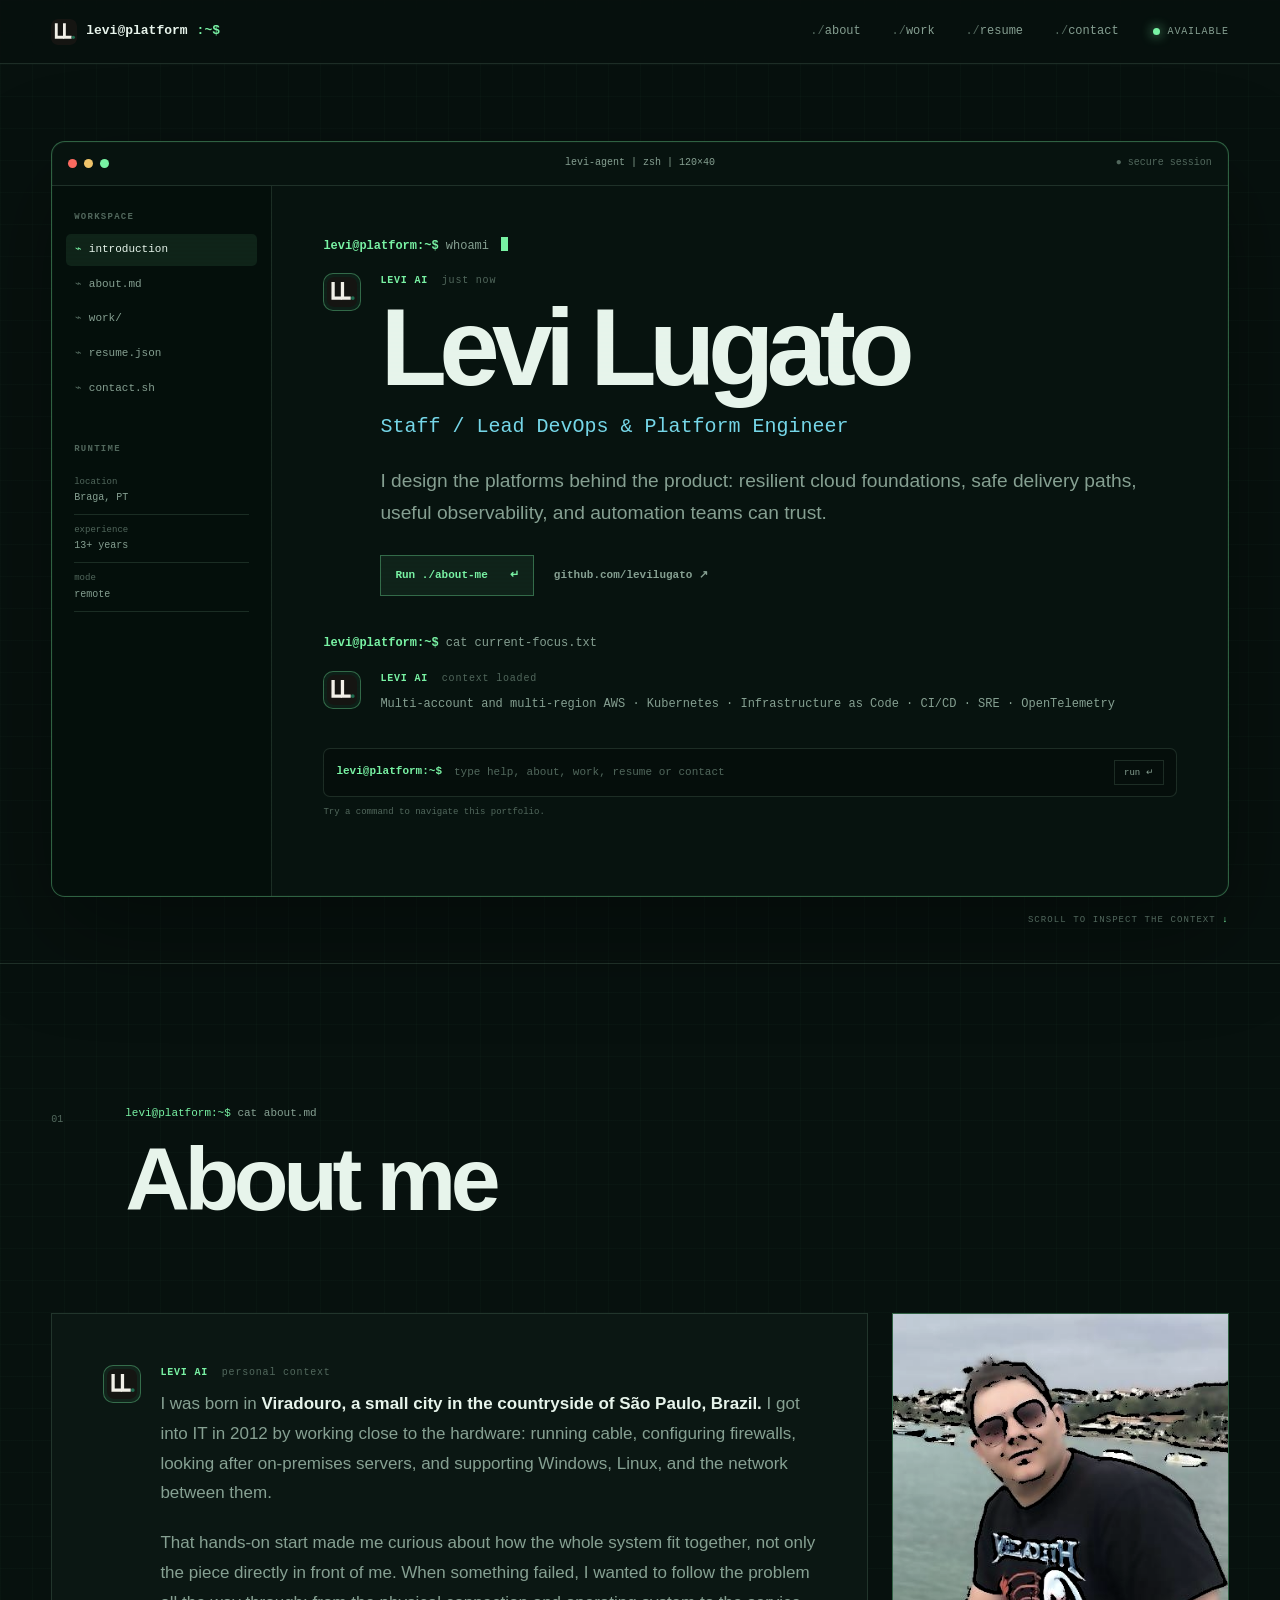
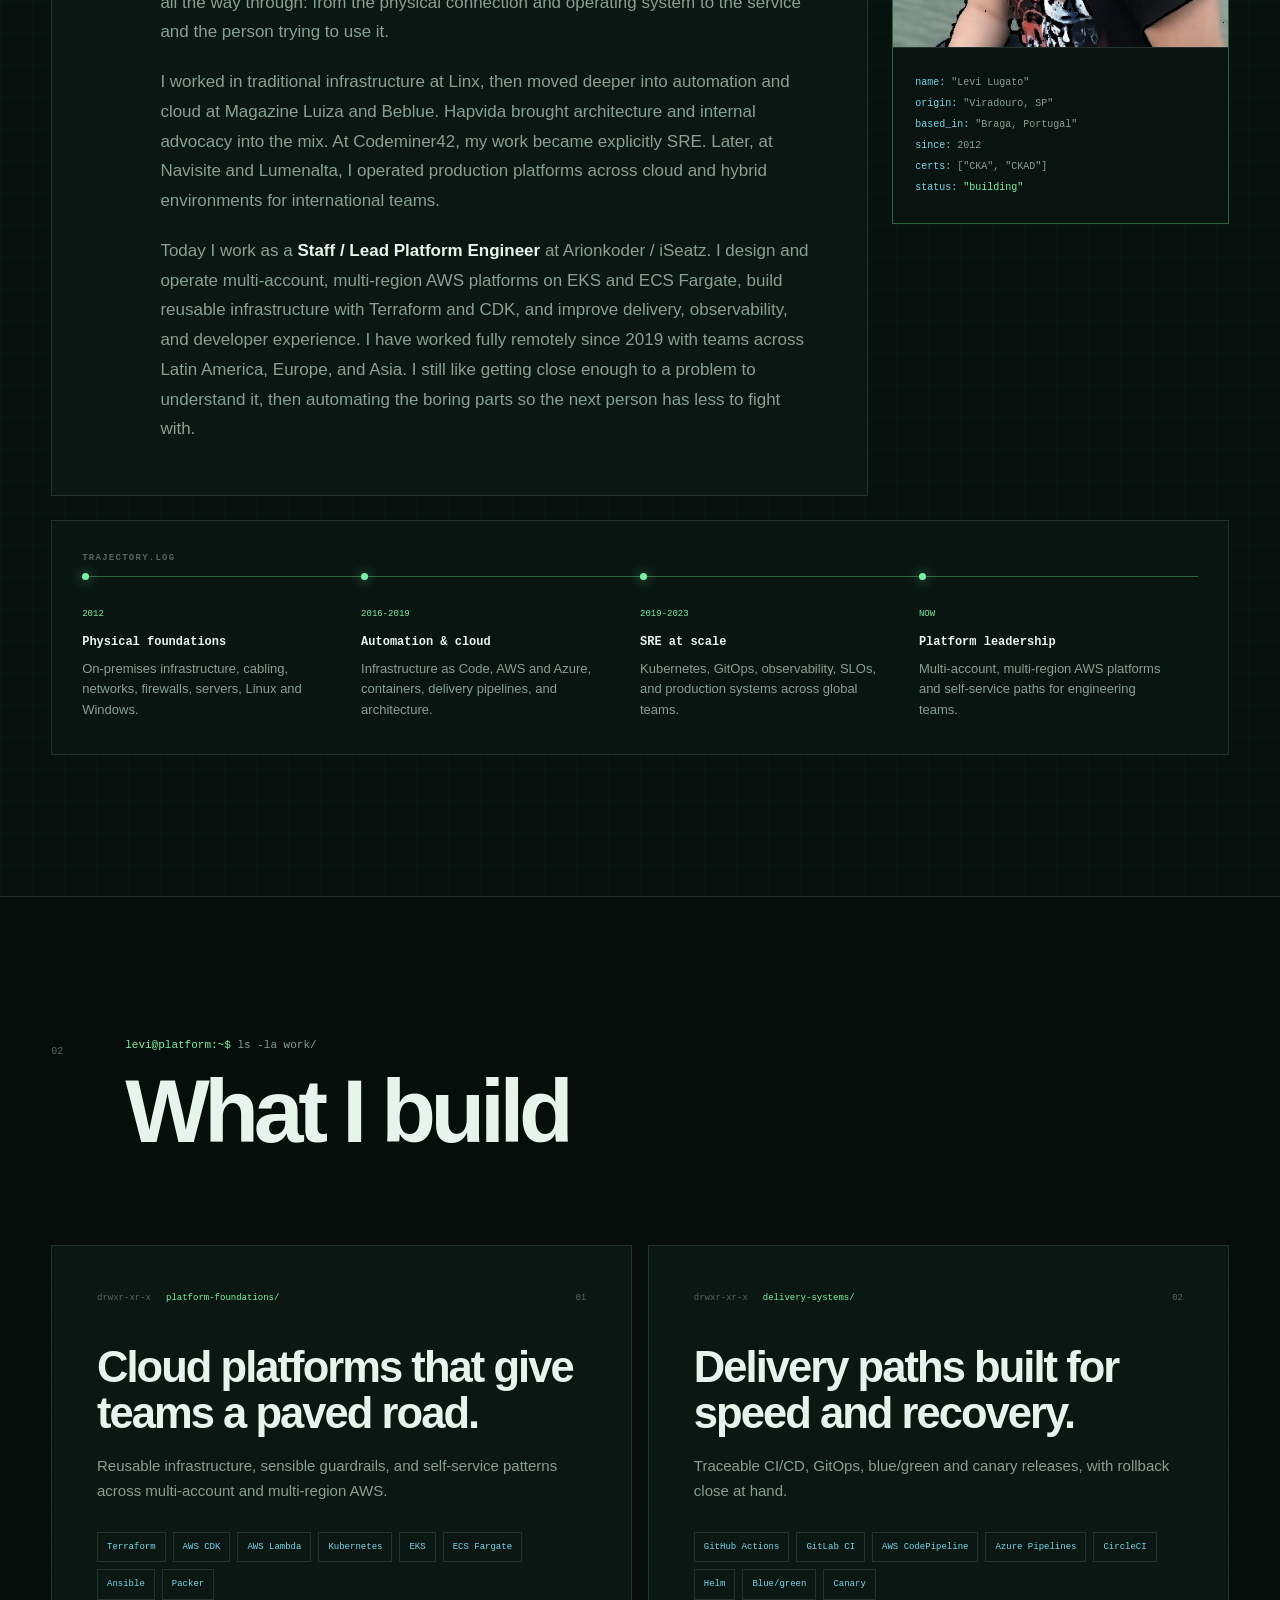
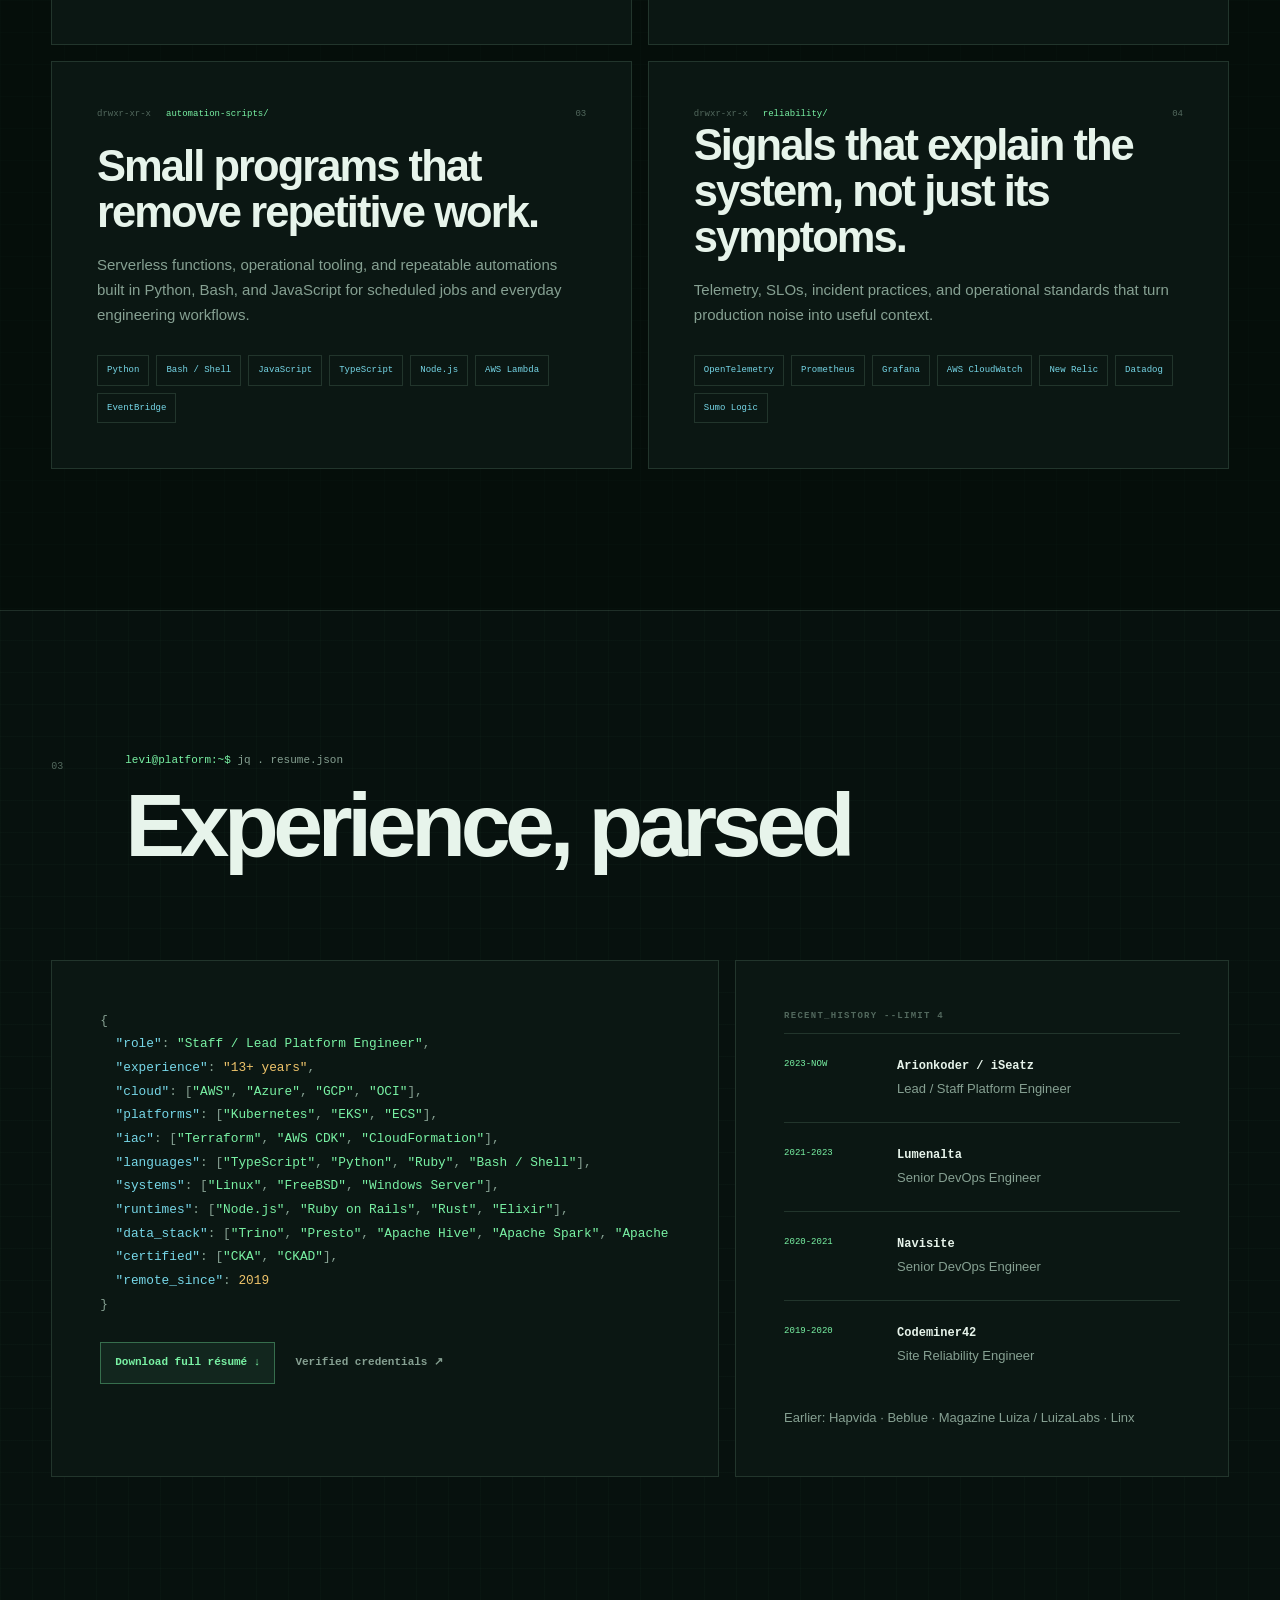
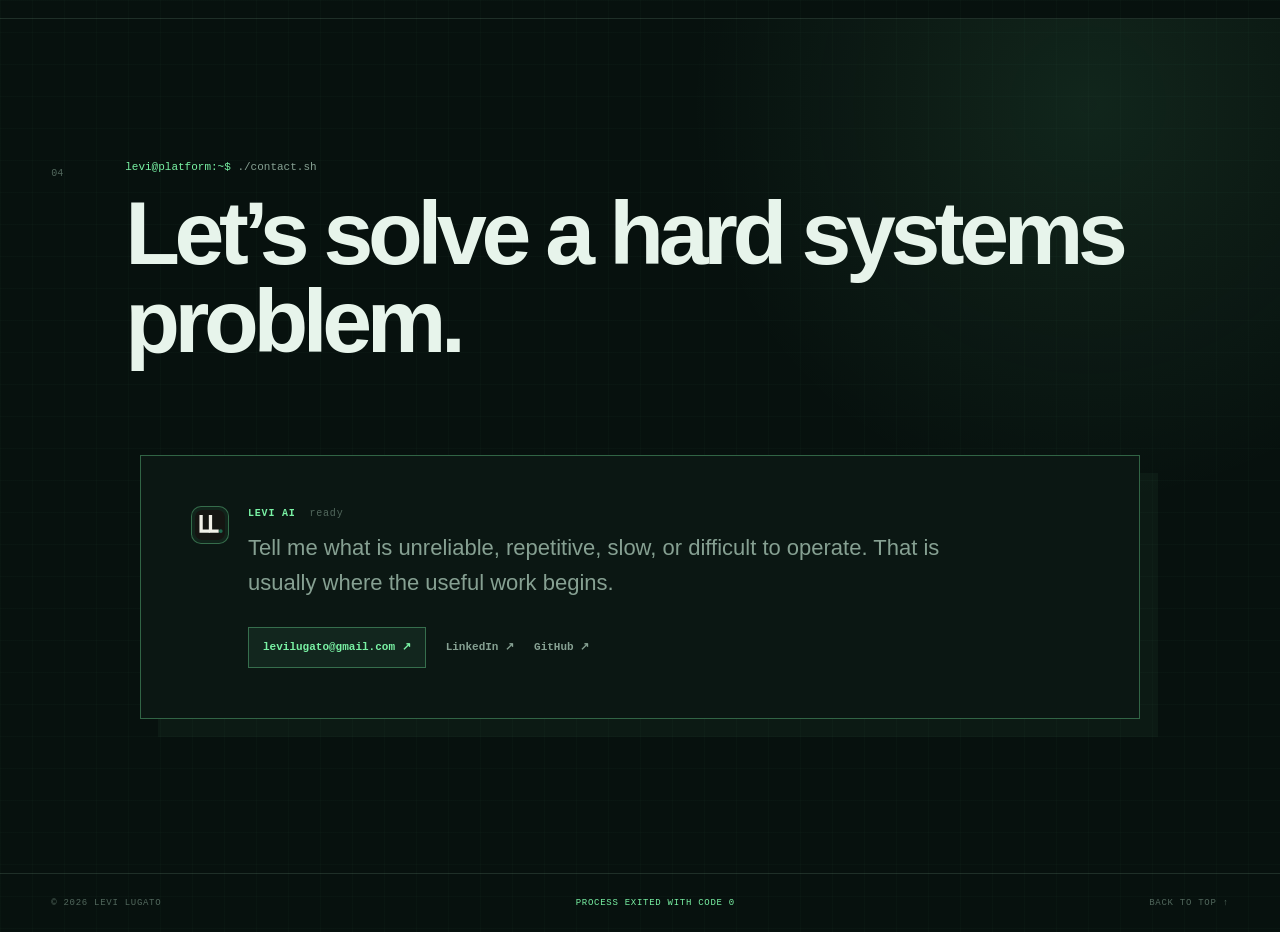
==== commit bd5e8d36: "Add automation scripting capability" ====
--- a/index.html
+++ b/index.html
@@ -76,7 +76,8 @@
       <div class="work-grid">
         <article class="work-card"><div class="file-head"><span>drwxr-xr-x</span><b>platform-foundations/</b><i>01</i></div><h3>Cloud platforms that give teams a paved road.</h3><p>Reusable infrastructure, sensible guardrails, and self-service patterns across multi-account and multi-region AWS.</p><ul><li>Terraform</li><li>AWS CDK</li><li>AWS Lambda</li><li>Kubernetes</li><li>EKS</li><li>ECS Fargate</li><li>Ansible</li><li>Packer</li></ul></article>
         <article class="work-card"><div class="file-head"><span>drwxr-xr-x</span><b>delivery-systems/</b><i>02</i></div><h3>Delivery paths built for speed and recovery.</h3><p>Traceable CI/CD, GitOps, blue/green and canary releases, with rollback close at hand.</p><ul><li>GitHub Actions</li><li>GitLab CI</li><li>AWS CodePipeline</li><li>Azure Pipelines</li><li>CircleCI</li><li>Helm</li><li>Blue/green</li><li>Canary</li></ul></article>
-        <article class="work-card wide-card"><div class="file-head"><span>drwxr-xr-x</span><b>reliability/</b><i>03</i></div><div class="wide-copy"><h3>Signals that explain the system, not just its symptoms.</h3><p>Telemetry, SLOs, incident practices, and operational standards that turn production noise into useful context.</p></div><ul><li>OpenTelemetry</li><li>Prometheus</li><li>Grafana</li><li>AWS CloudWatch</li><li>New Relic</li><li>Datadog</li><li>Sumo Logic</li></ul></article>
+        <article class="work-card"><div class="file-head"><span>drwxr-xr-x</span><b>automation-scripts/</b><i>03</i></div><h3>Small programs that remove repetitive work.</h3><p>Serverless functions, operational tooling, and repeatable automations built in Python, Bash, and JavaScript for scheduled jobs and everyday engineering workflows.</p><ul><li>Python</li><li>Bash / Shell</li><li>JavaScript</li><li>TypeScript</li><li>Node.js</li><li>AWS Lambda</li><li>EventBridge</li></ul></article>
+        <article class="work-card"><div class="file-head"><span>drwxr-xr-x</span><b>reliability/</b><i>04</i></div><h3>Signals that explain the system, not just its symptoms.</h3><p>Telemetry, SLOs, incident practices, and operational standards that turn production noise into useful context.</p><ul><li>OpenTelemetry</li><li>Prometheus</li><li>Grafana</li><li>AWS CloudWatch</li><li>New Relic</li><li>Datadog</li><li>Sumo Logic</li></ul></article>
       </div>
     </section>
 
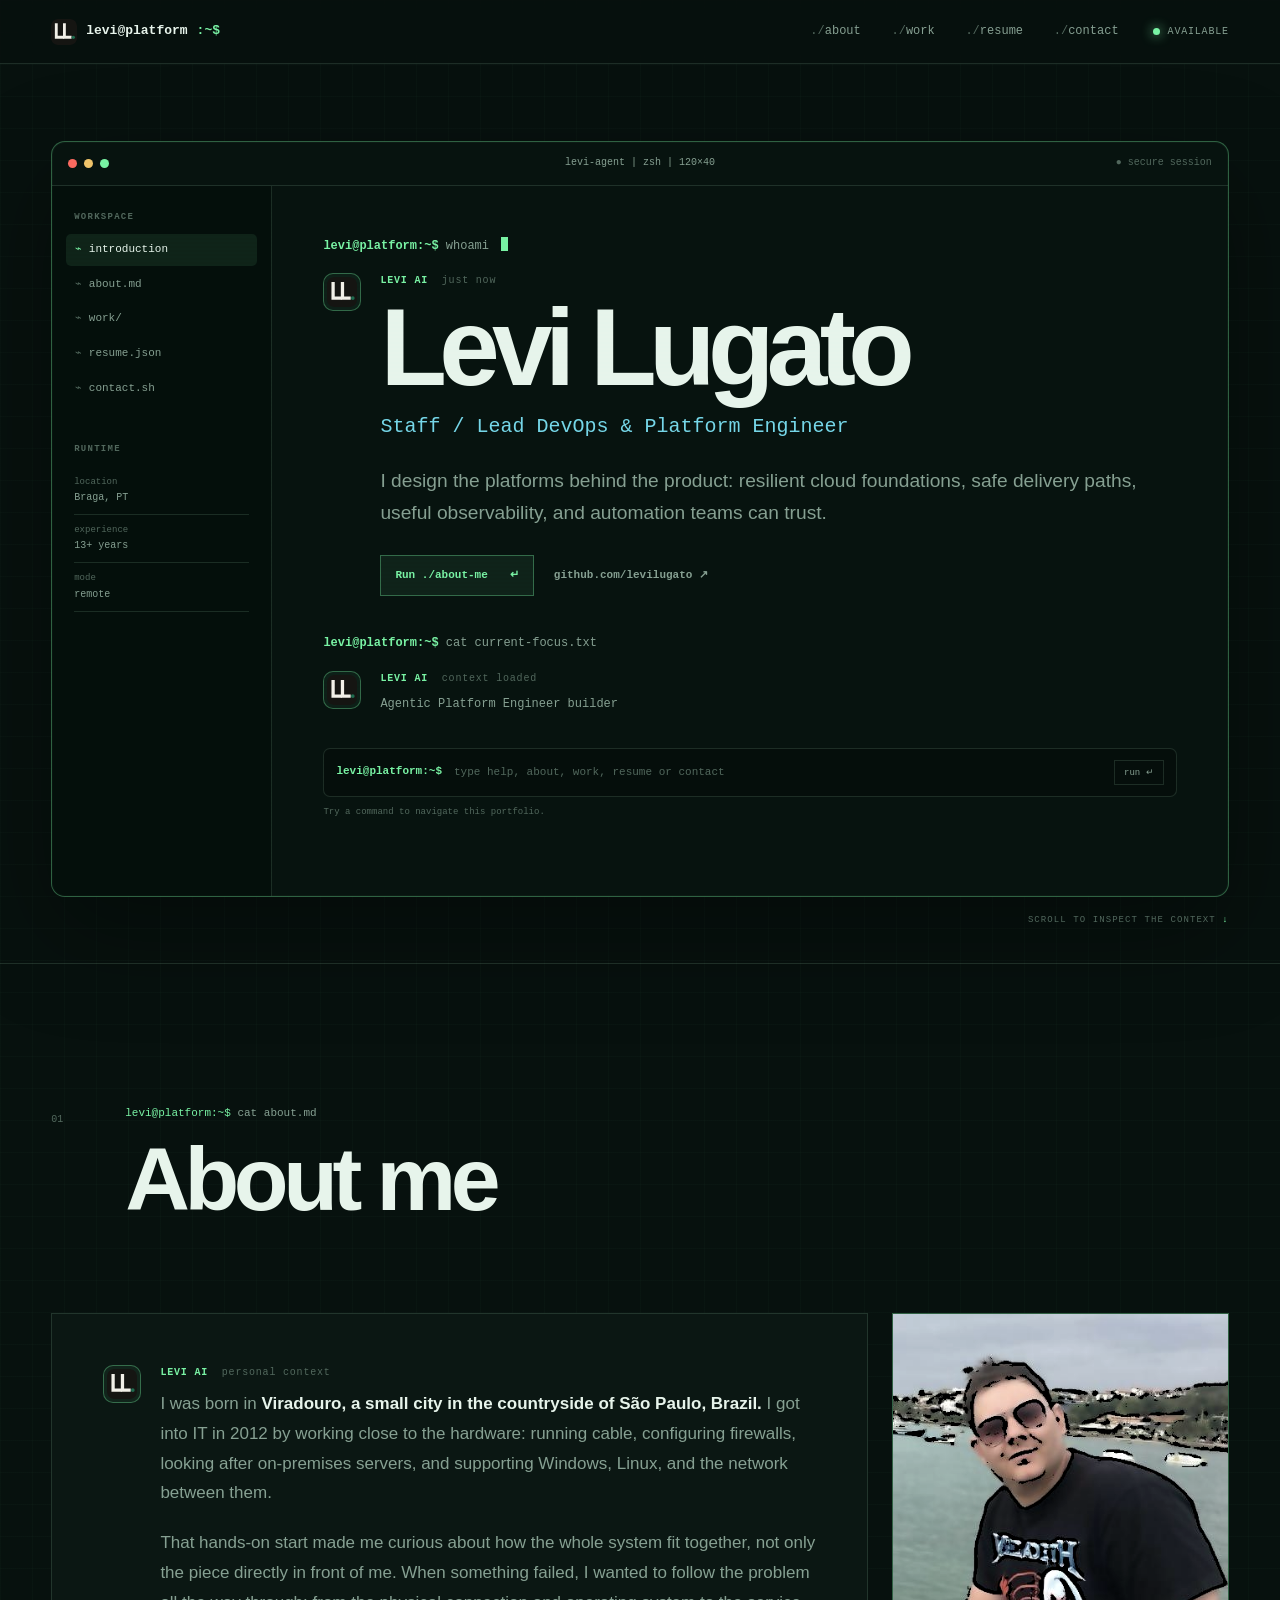
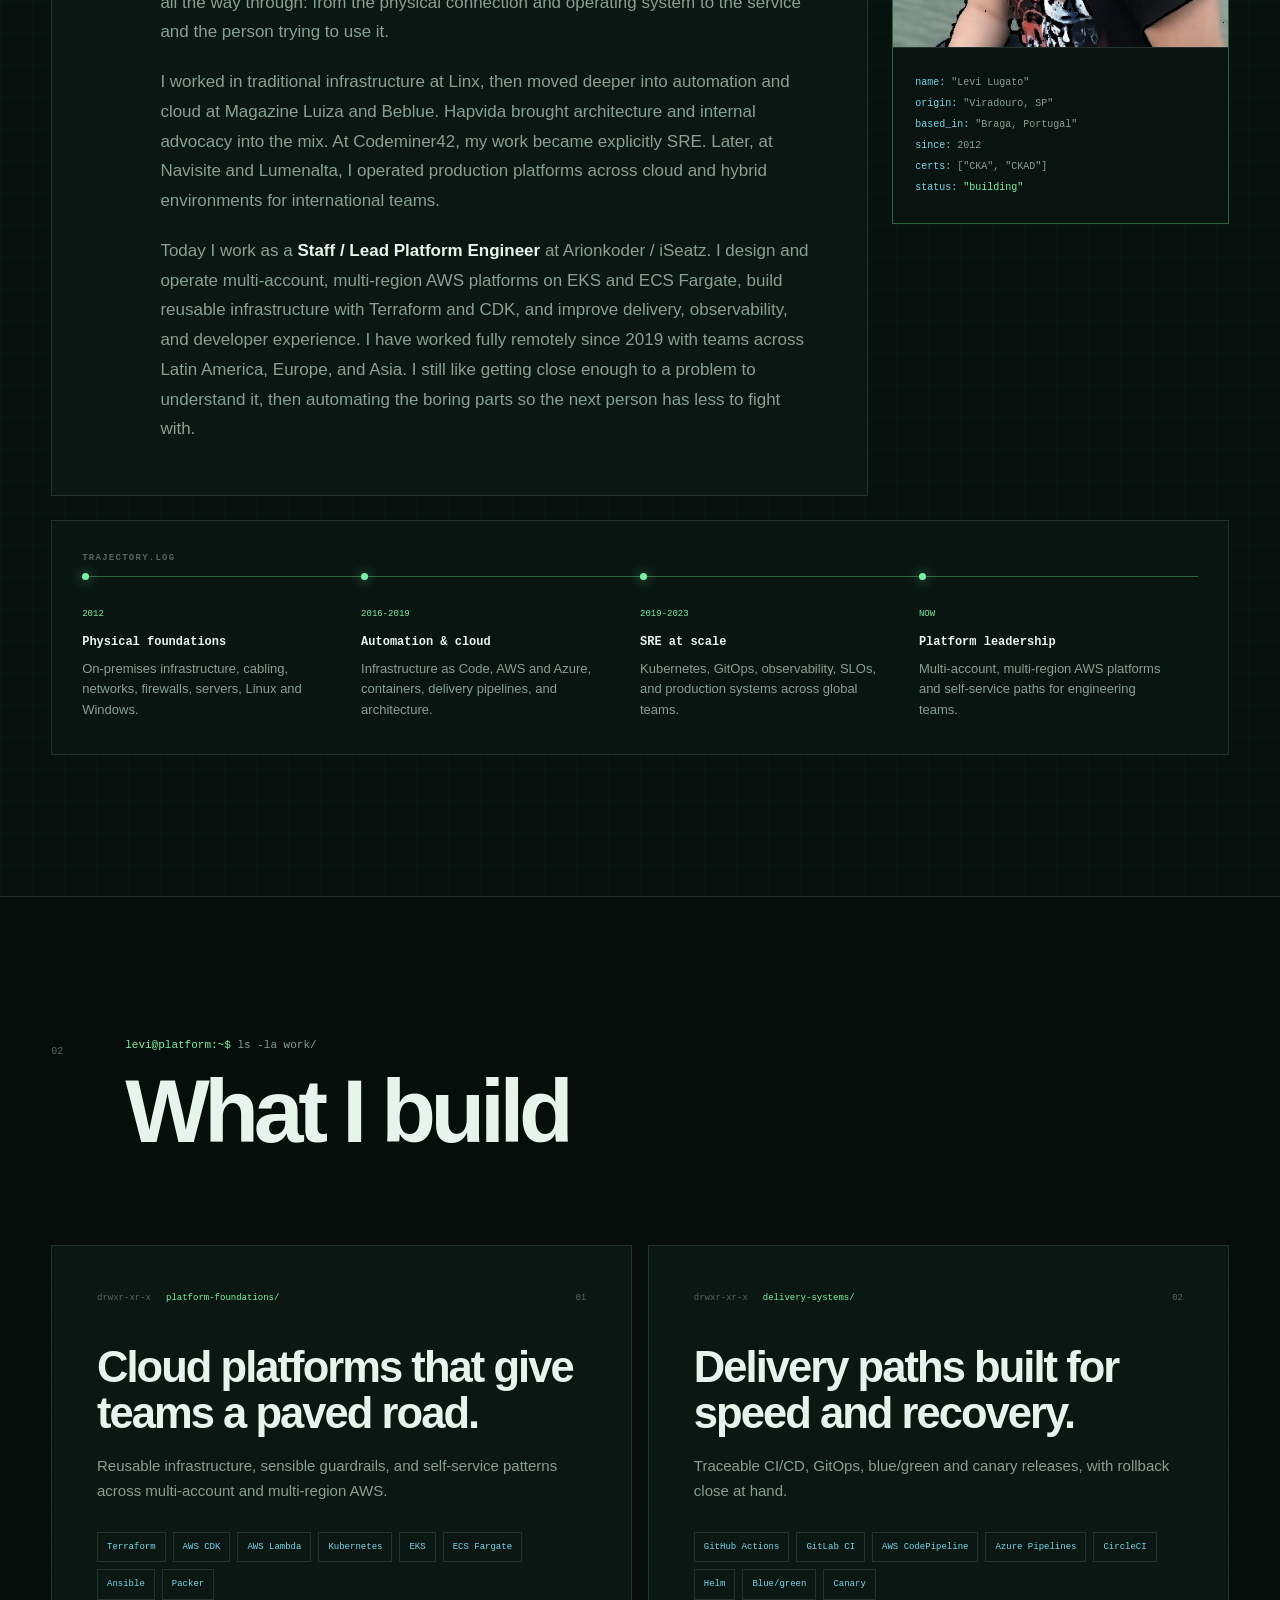
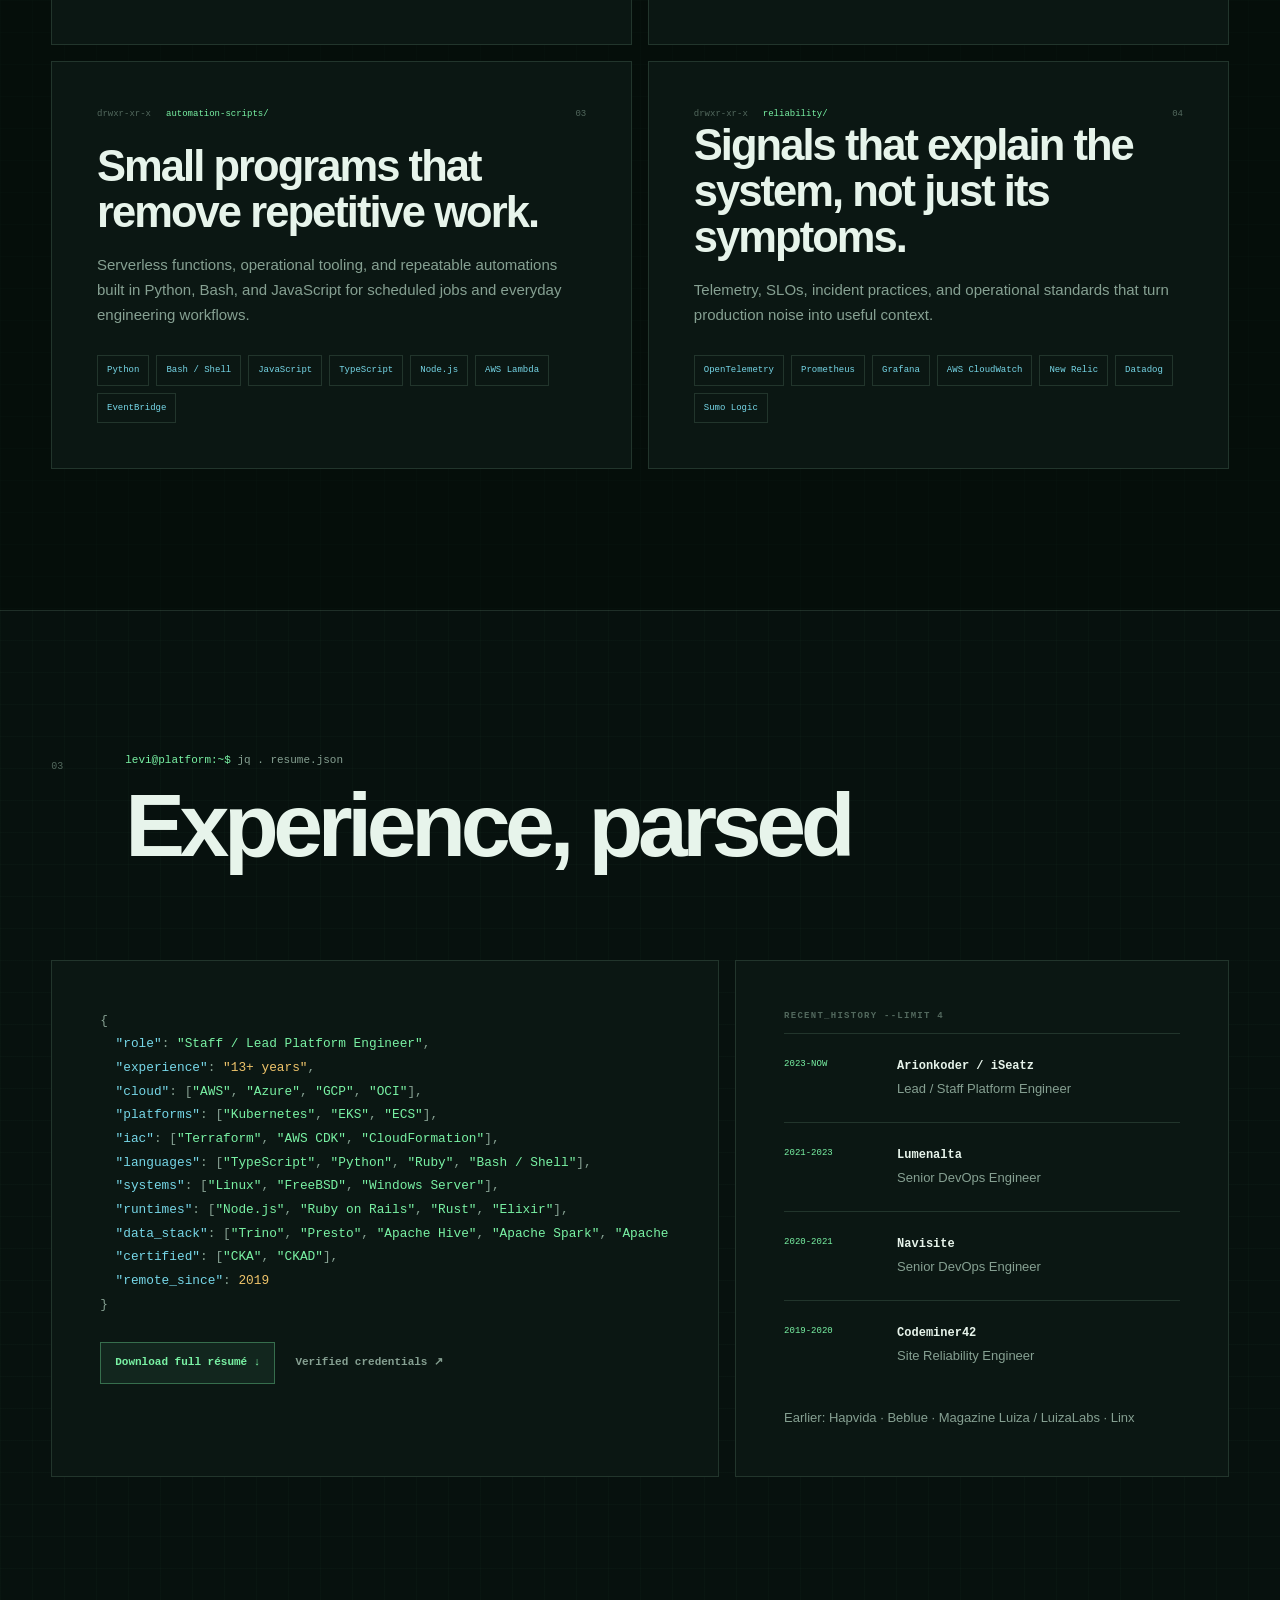
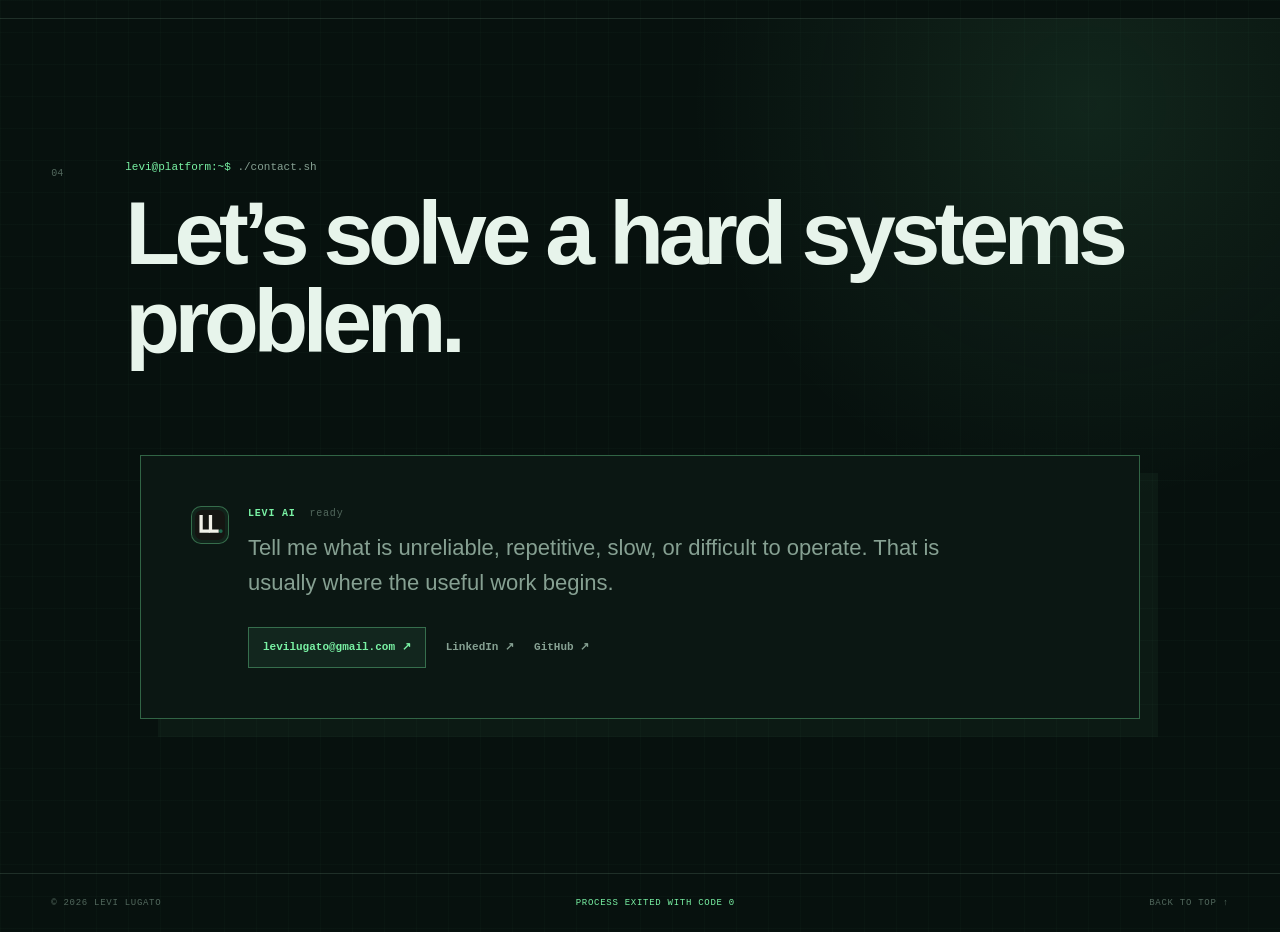
==== commit 9838ec55: "Simplify hero context message" ====
--- a/index.html
+++ b/index.html
@@ -42,7 +42,7 @@
               <div class="hero-actions"><a class="primary-action" href="#about">Run ./about-me <span>↵</span></a><a href="https://github.com/levilugato" target="_blank" rel="noreferrer">github.com/levilugato ↗</a></div>
             </div></article>
             <div class="prompt-line"><span>levi@platform:~$</span> cat current-focus.txt</div>
-            <article class="ai-message compact-message"><div class="ai-avatar"><img src="favicon.svg" alt=""></div><div class="message-body"><p class="message-label">LEVI AI <span>context loaded</span></p><p>Multi-account and multi-region AWS · Kubernetes · Infrastructure as Code · CI/CD · SRE · OpenTelemetry</p></div></article>
+            <article class="ai-message compact-message"><div class="ai-avatar"><img src="favicon.svg" alt=""></div><div class="message-body"><p class="message-label">LEVI AI <span>context loaded</span></p><p>Agentic Platform Engineer builder</p></div></article>
             <form class="command-form" id="commandForm"><label for="commandInput"><span>levi@platform:~$</span></label><input id="commandInput" name="command" type="text" autocomplete="off" spellcheck="false" placeholder="type help, about, work, resume or contact" aria-describedby="commandOutput"><button type="submit">run ↵</button></form>
             <p class="command-output" id="commandOutput" aria-live="polite">Try a command to navigate this portfolio.</p>
           </div>
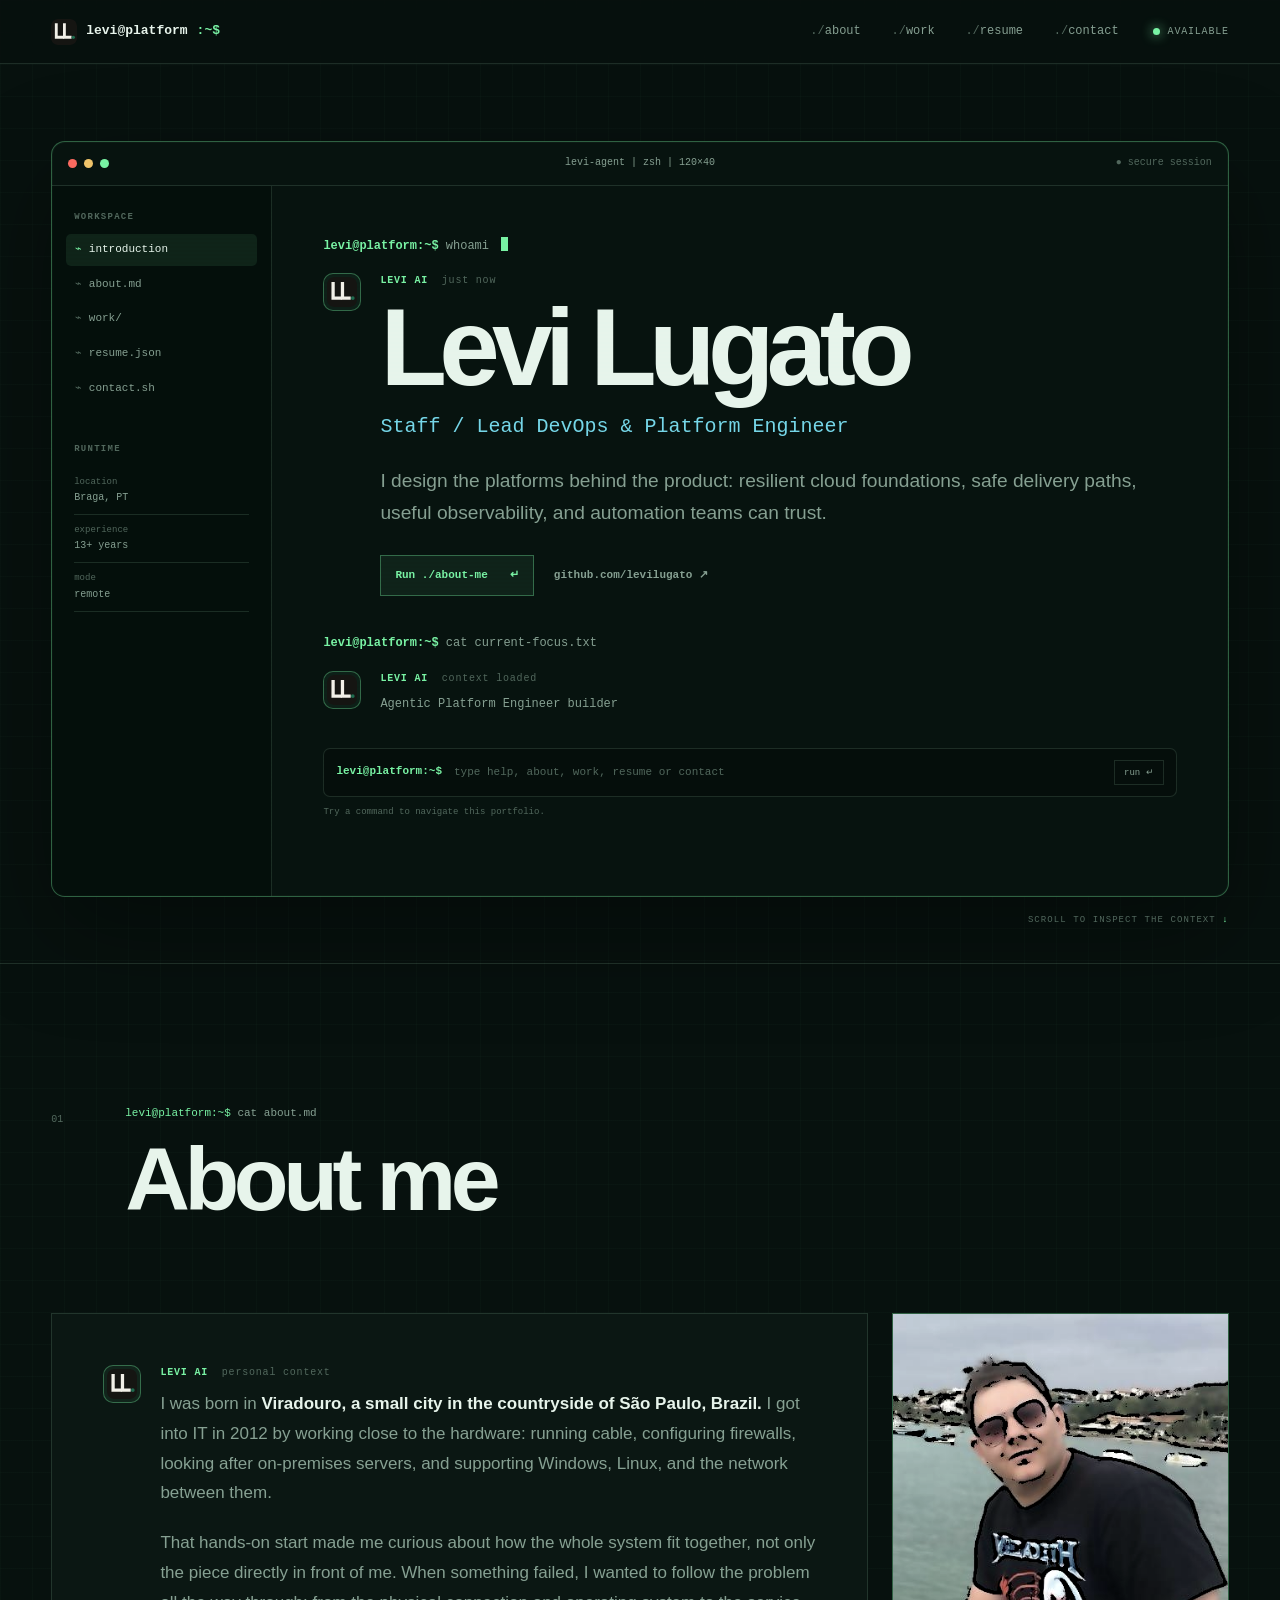
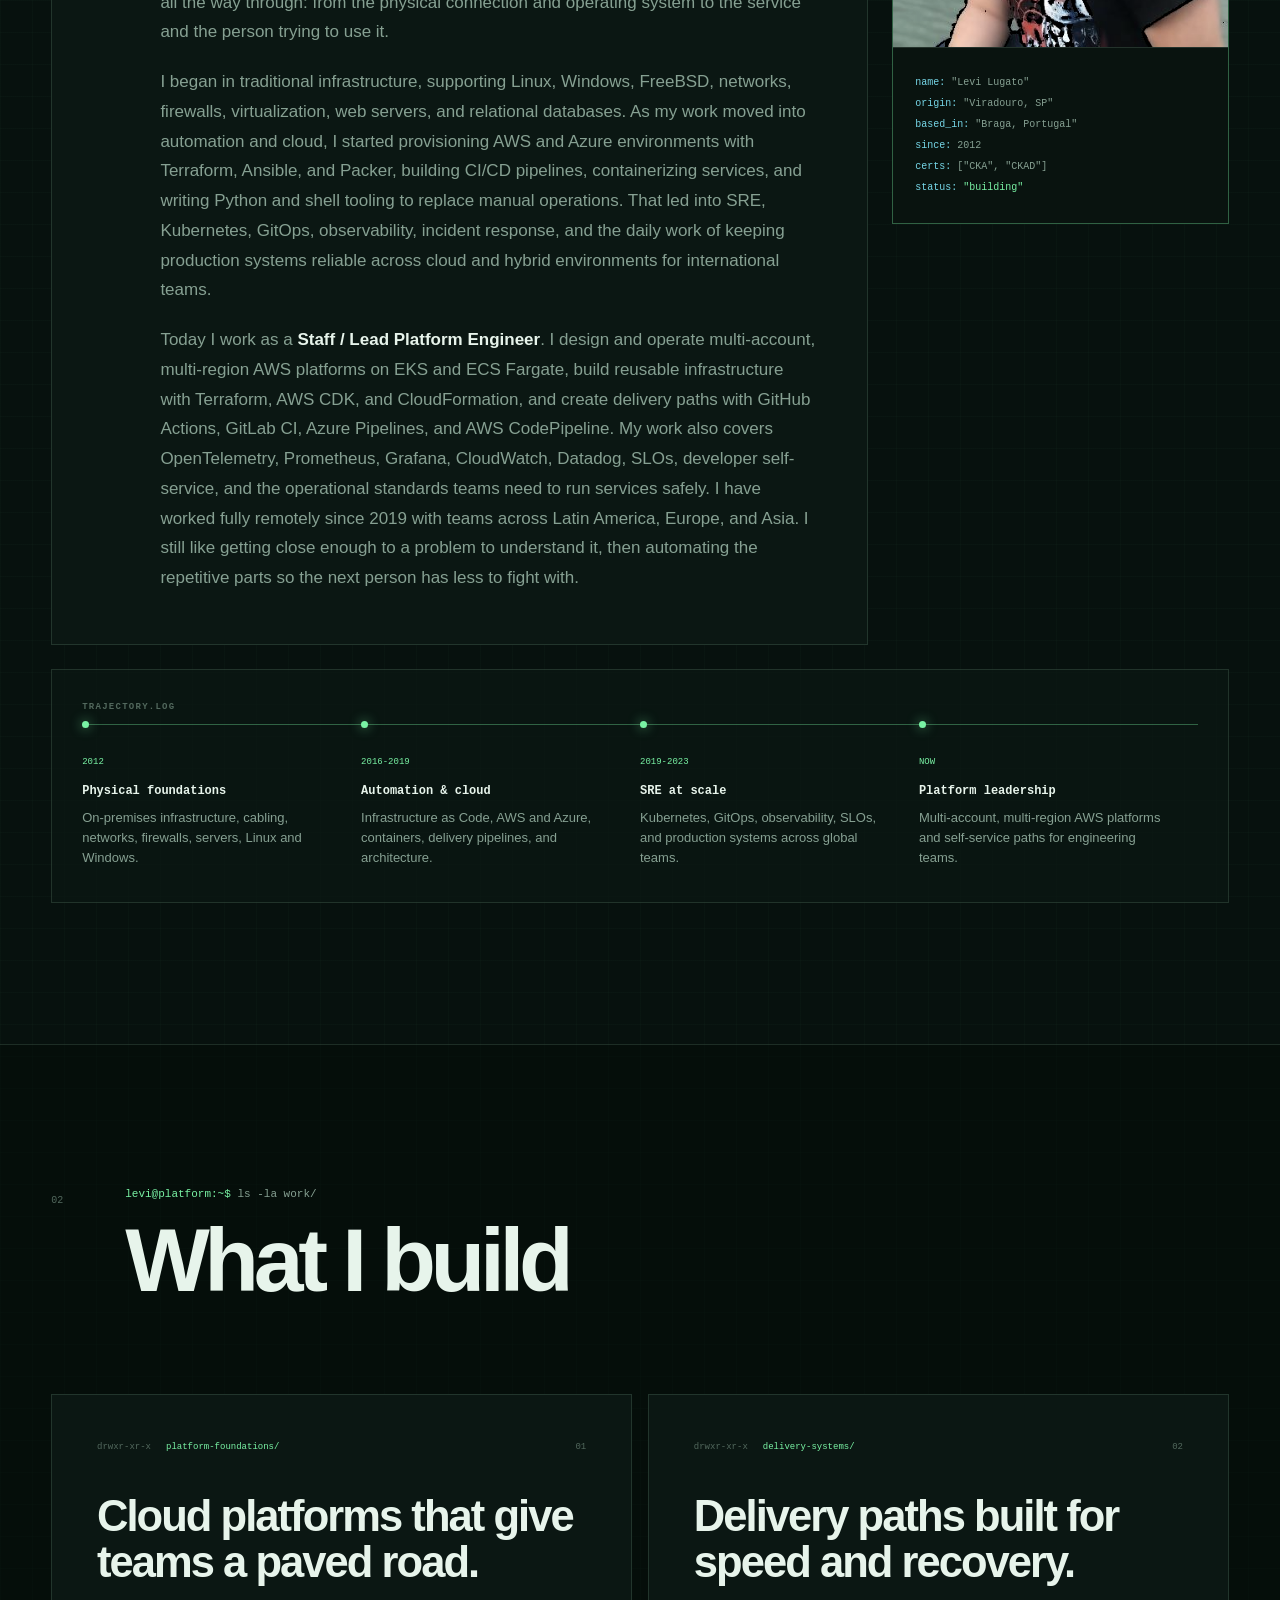
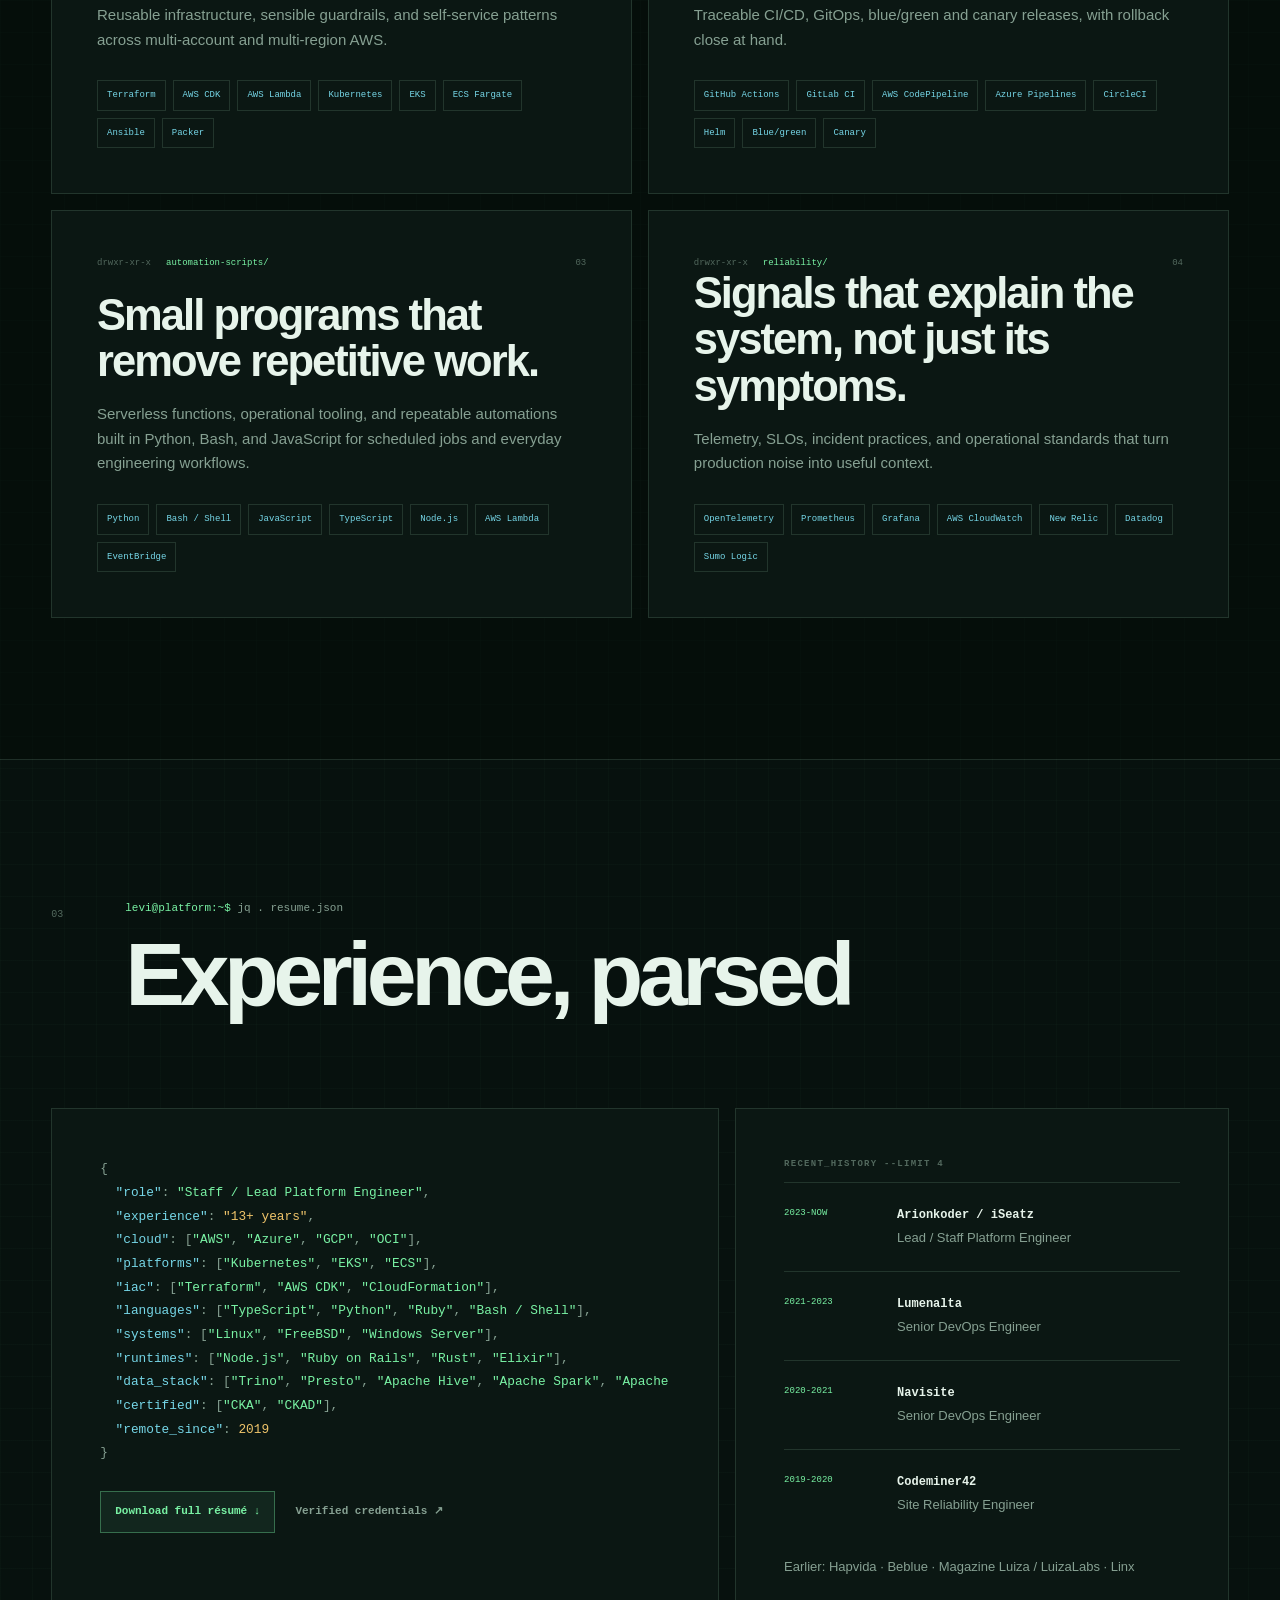
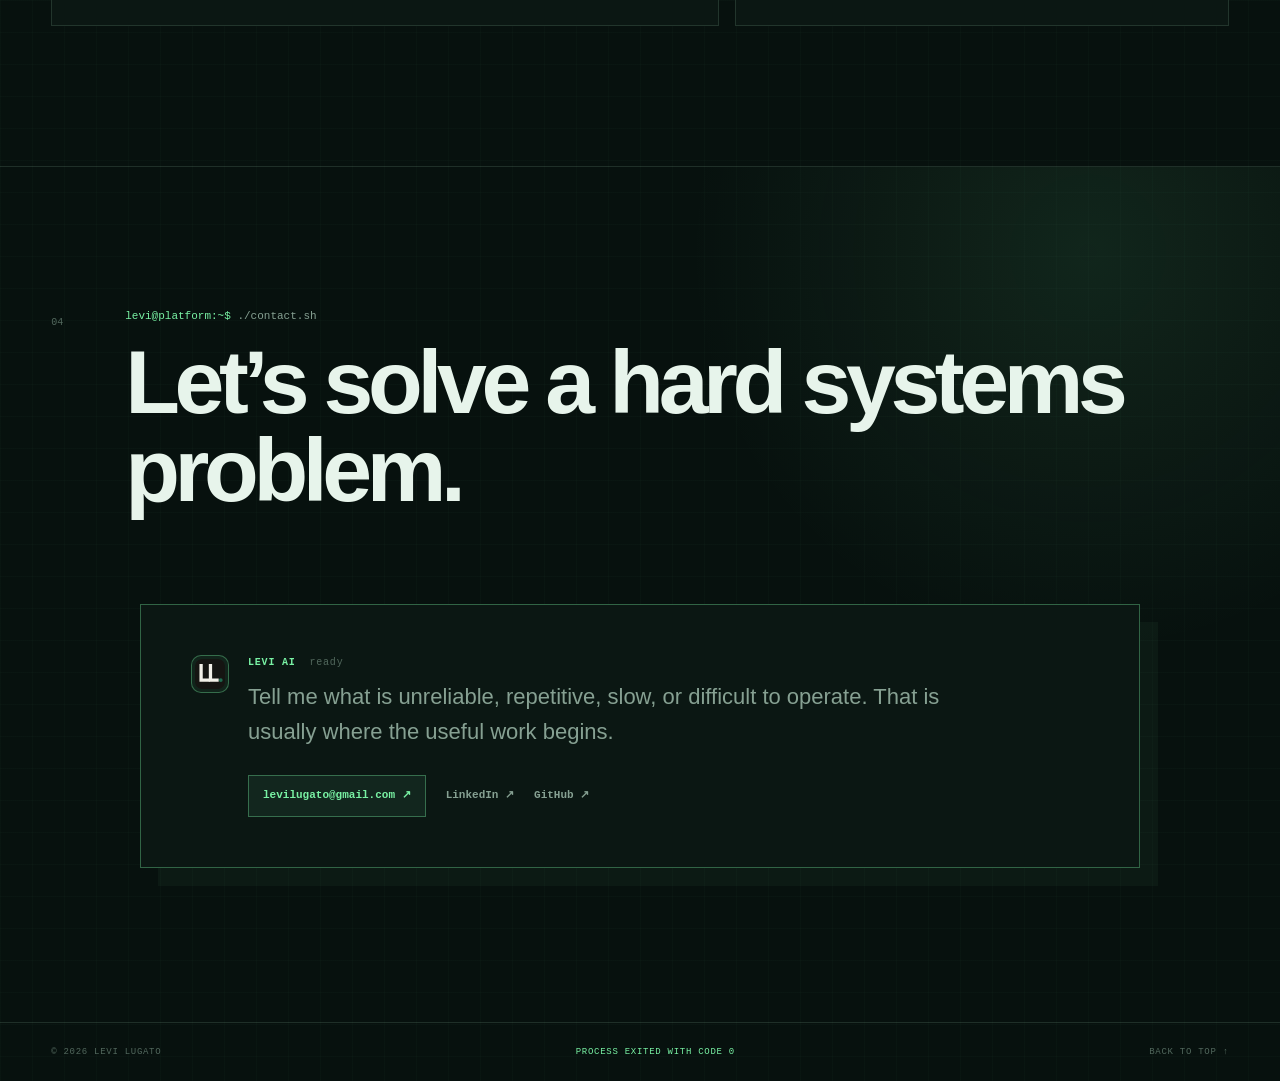
==== commit 3f633d28: "Refine technical career narrative" ====
--- a/index.html
+++ b/index.html
@@ -58,8 +58,8 @@
           <p class="message-label">LEVI AI <span>personal context</span></p>
           <p>I was born in <strong>Viradouro, a small city in the countryside of São Paulo, Brazil.</strong> I got into IT in 2012 by working close to the hardware: running cable, configuring firewalls, looking after on-premises servers, and supporting Windows, Linux, and the network between them.</p>
           <p>That hands-on start made me curious about how the whole system fit together, not only the piece directly in front of me. When something failed, I wanted to follow the problem all the way through: from the physical connection and operating system to the service and the person trying to use it.</p>
-          <p>I worked in traditional infrastructure at Linx, then moved deeper into automation and cloud at Magazine Luiza and Beblue. Hapvida brought architecture and internal advocacy into the mix. At Codeminer42, my work became explicitly SRE. Later, at Navisite and Lumenalta, I operated production platforms across cloud and hybrid environments for international teams.</p>
-          <p>Today I work as a <strong>Staff / Lead Platform Engineer</strong> at Arionkoder / iSeatz. I design and operate multi-account, multi-region AWS platforms on EKS and ECS Fargate, build reusable infrastructure with Terraform and CDK, and improve delivery, observability, and developer experience. I have worked fully remotely since 2019 with teams across Latin America, Europe, and Asia. I still like getting close enough to a problem to understand it, then automating the boring parts so the next person has less to fight with.</p>
+          <p>I began in traditional infrastructure, supporting Linux, Windows, FreeBSD, networks, firewalls, virtualization, web servers, and relational databases. As my work moved into automation and cloud, I started provisioning AWS and Azure environments with Terraform, Ansible, and Packer, building CI/CD pipelines, containerizing services, and writing Python and shell tooling to replace manual operations. That led into SRE, Kubernetes, GitOps, observability, incident response, and the daily work of keeping production systems reliable across cloud and hybrid environments for international teams.</p>
+          <p>Today I work as a <strong>Staff / Lead Platform Engineer</strong>. I design and operate multi-account, multi-region AWS platforms on EKS and ECS Fargate, build reusable infrastructure with Terraform, AWS CDK, and CloudFormation, and create delivery paths with GitHub Actions, GitLab CI, Azure Pipelines, and AWS CodePipeline. My work also covers OpenTelemetry, Prometheus, Grafana, CloudWatch, Datadog, SLOs, developer self-service, and the operational standards teams need to run services safely. I have worked fully remotely since 2019 with teams across Latin America, Europe, and Asia. I still like getting close enough to a problem to understand it, then automating the repetitive parts so the next person has less to fight with.</p>
         </div></article>
         <aside class="identity-card"><img src="levi-lugato.jpeg" alt="Levi Lugato"><div class="identity-code"><p><span>name:</span> "Levi Lugato"</p><p><span>origin:</span> "Viradouro, SP"</p><p><span>based_in:</span> "Braga, Portugal"</p><p><span>since:</span> 2012</p><p><span>certs:</span> ["CKA", "CKAD"]</p><p><span>status:</span> <b>"building"</b></p></div></aside>
       </div>
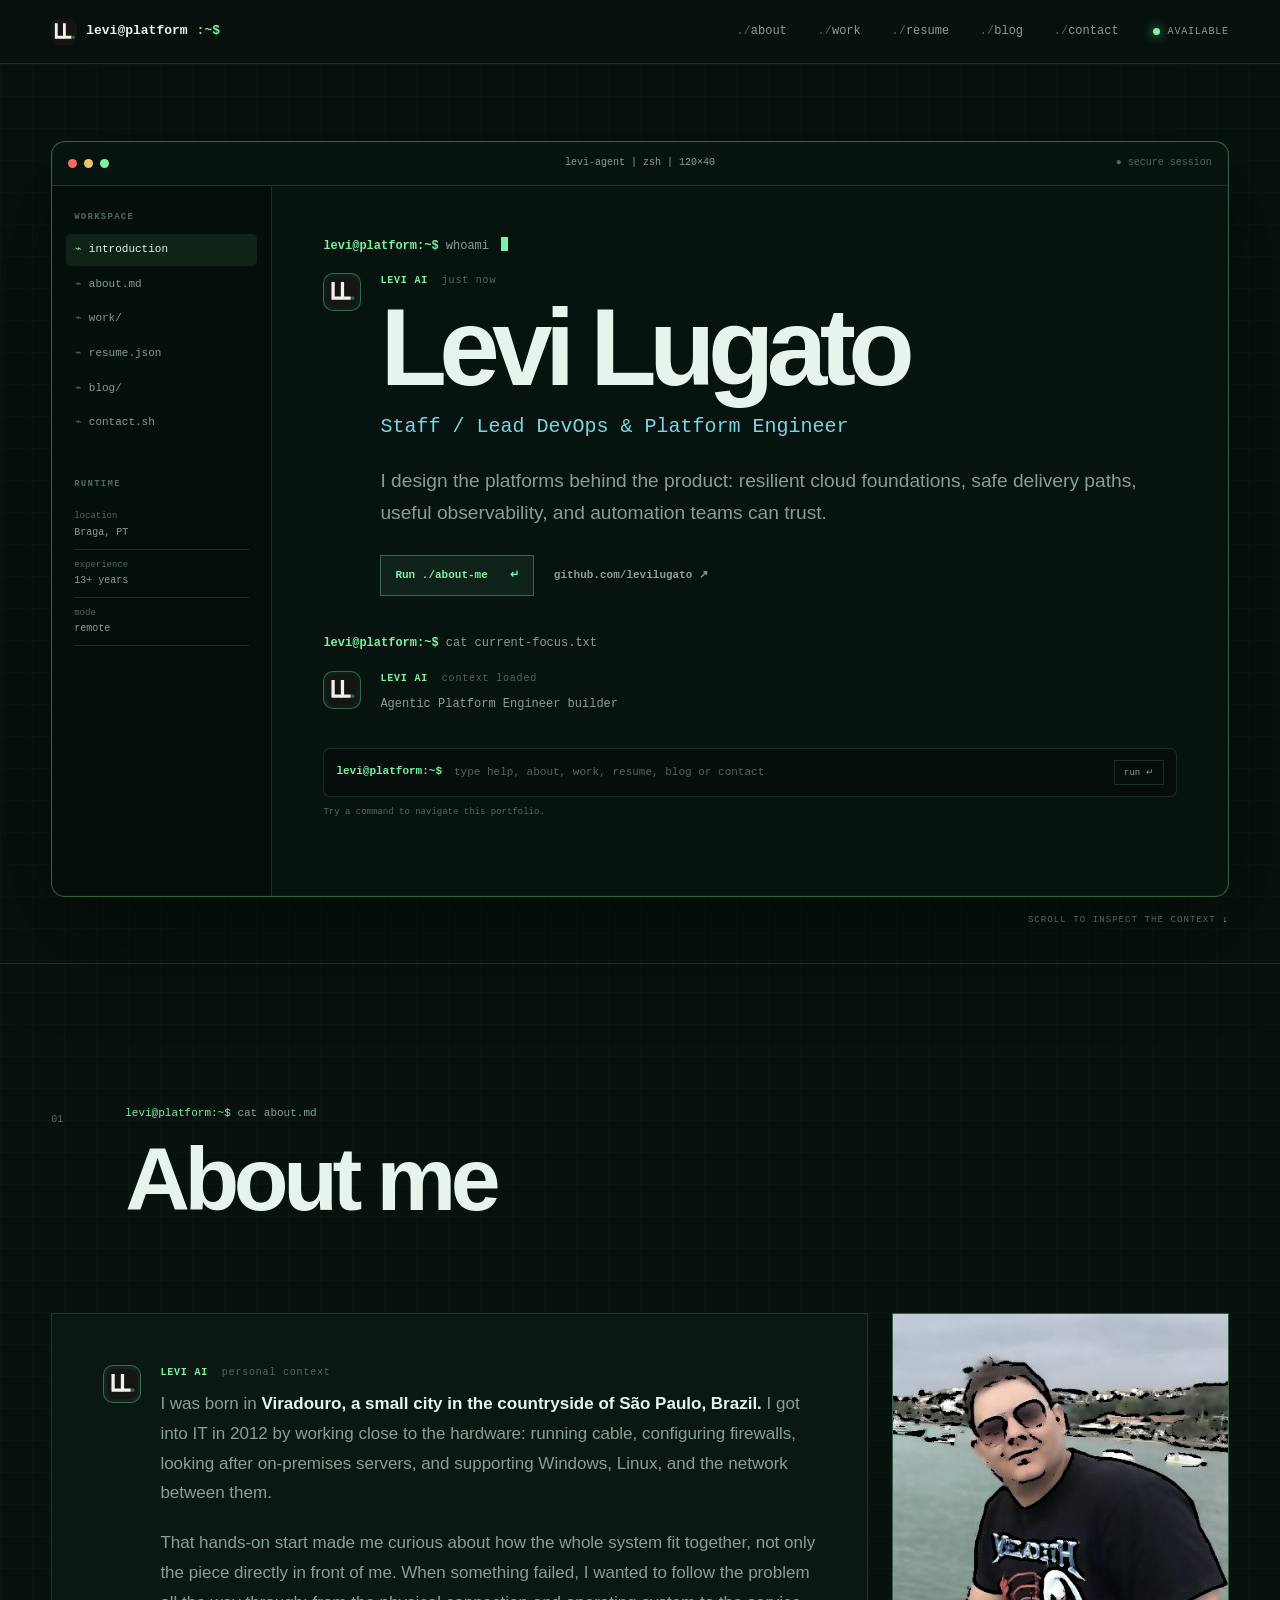
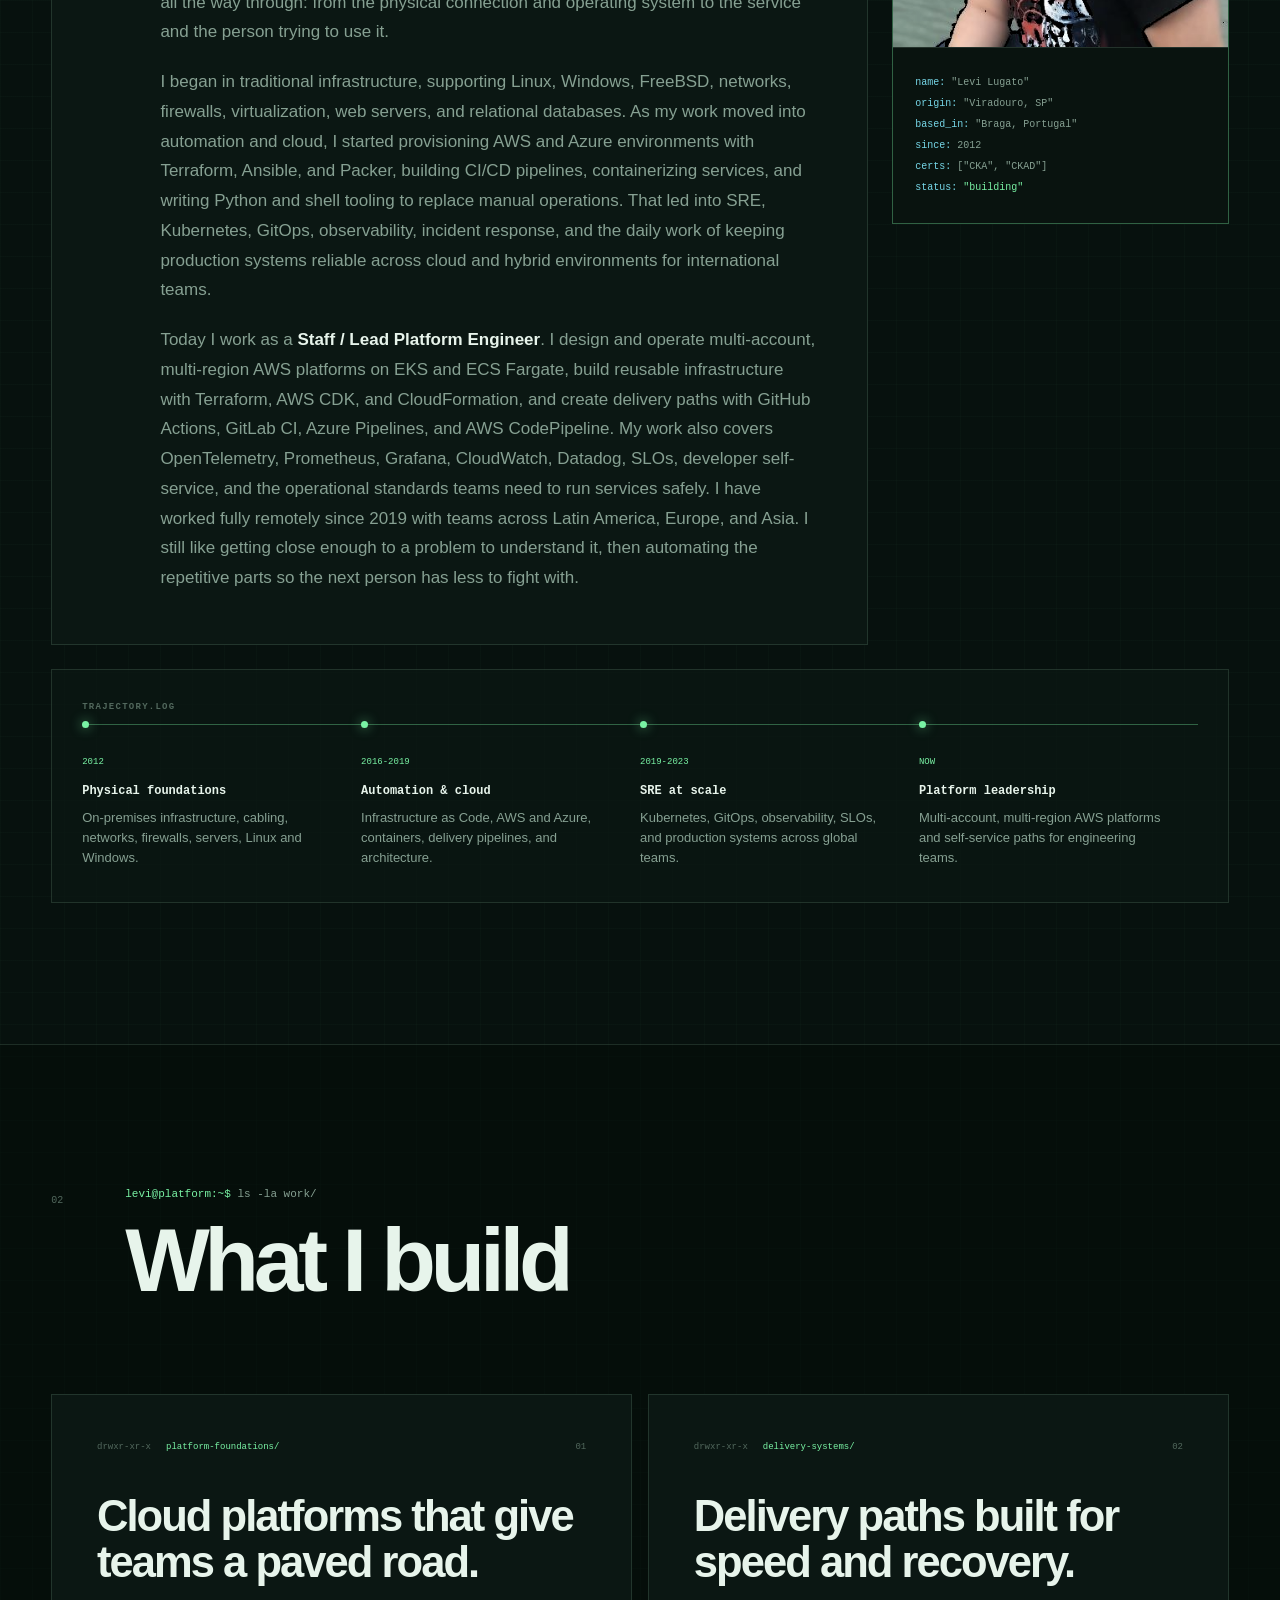
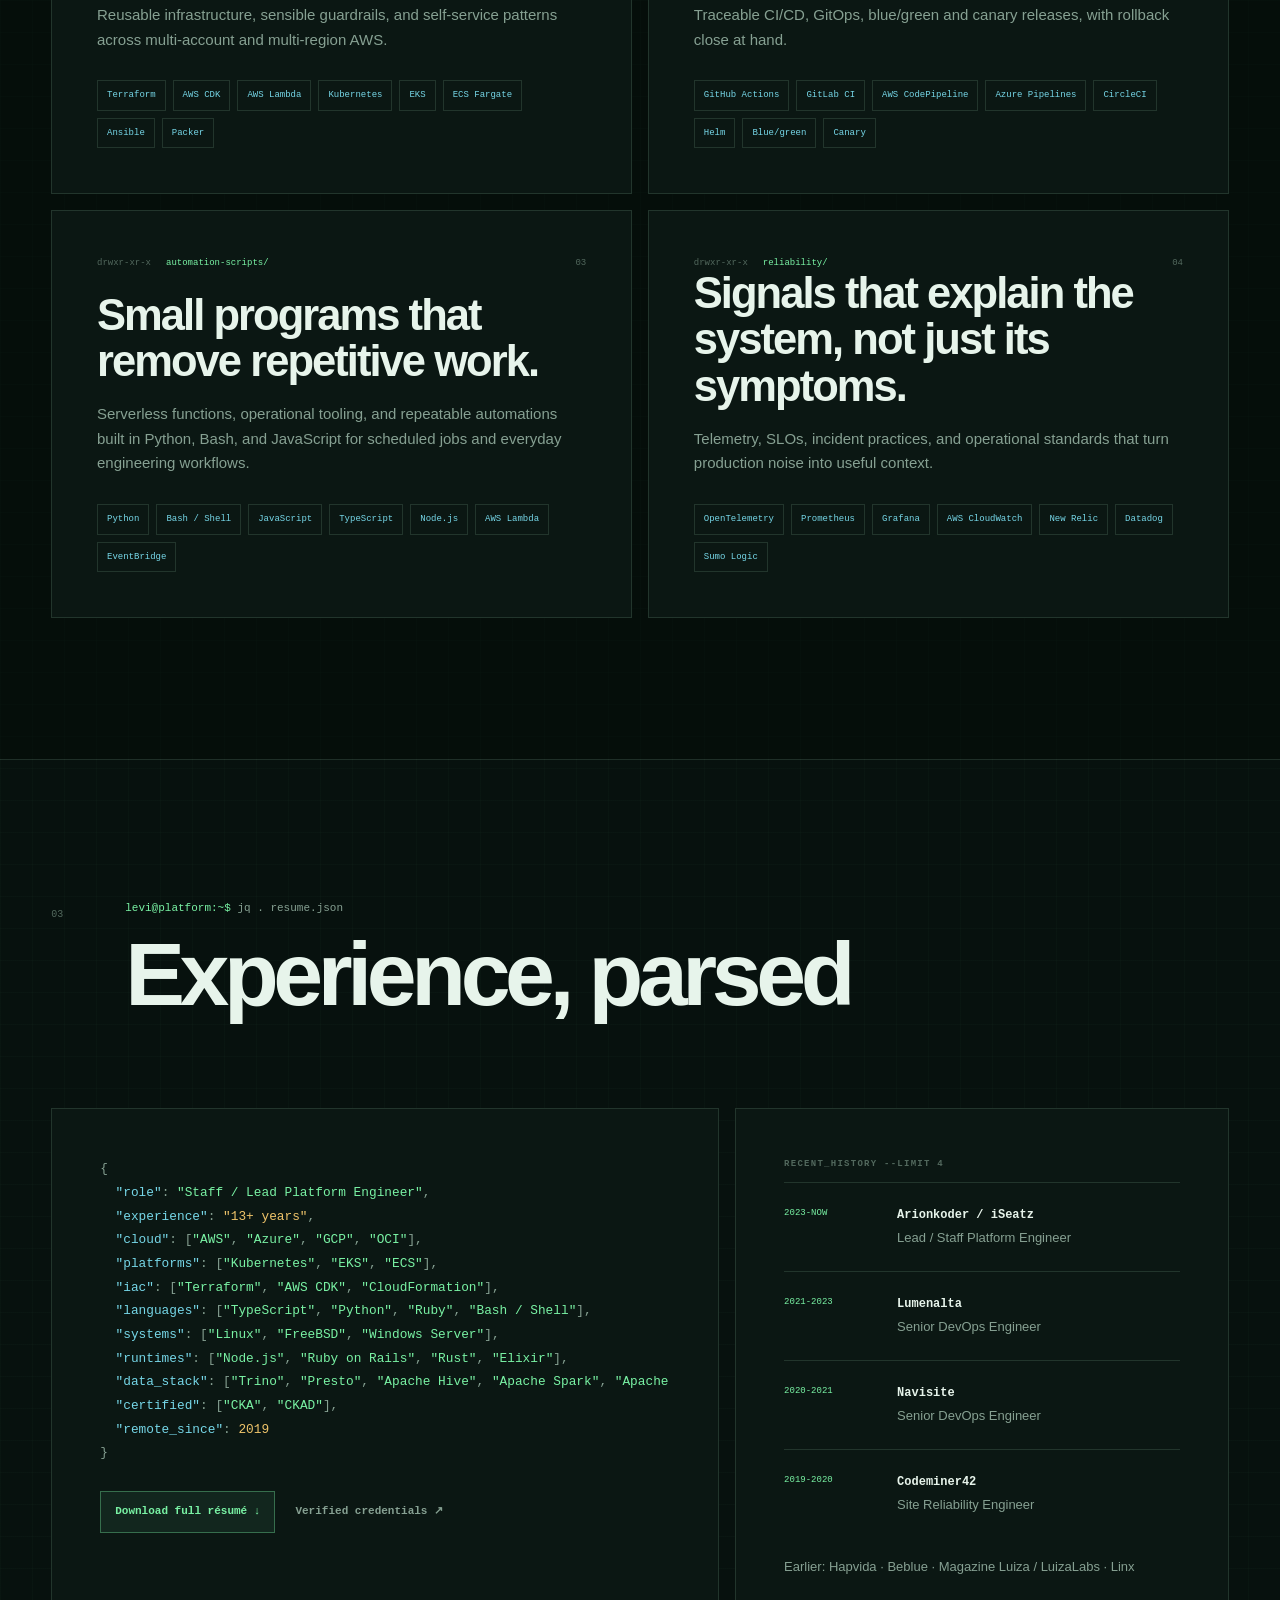
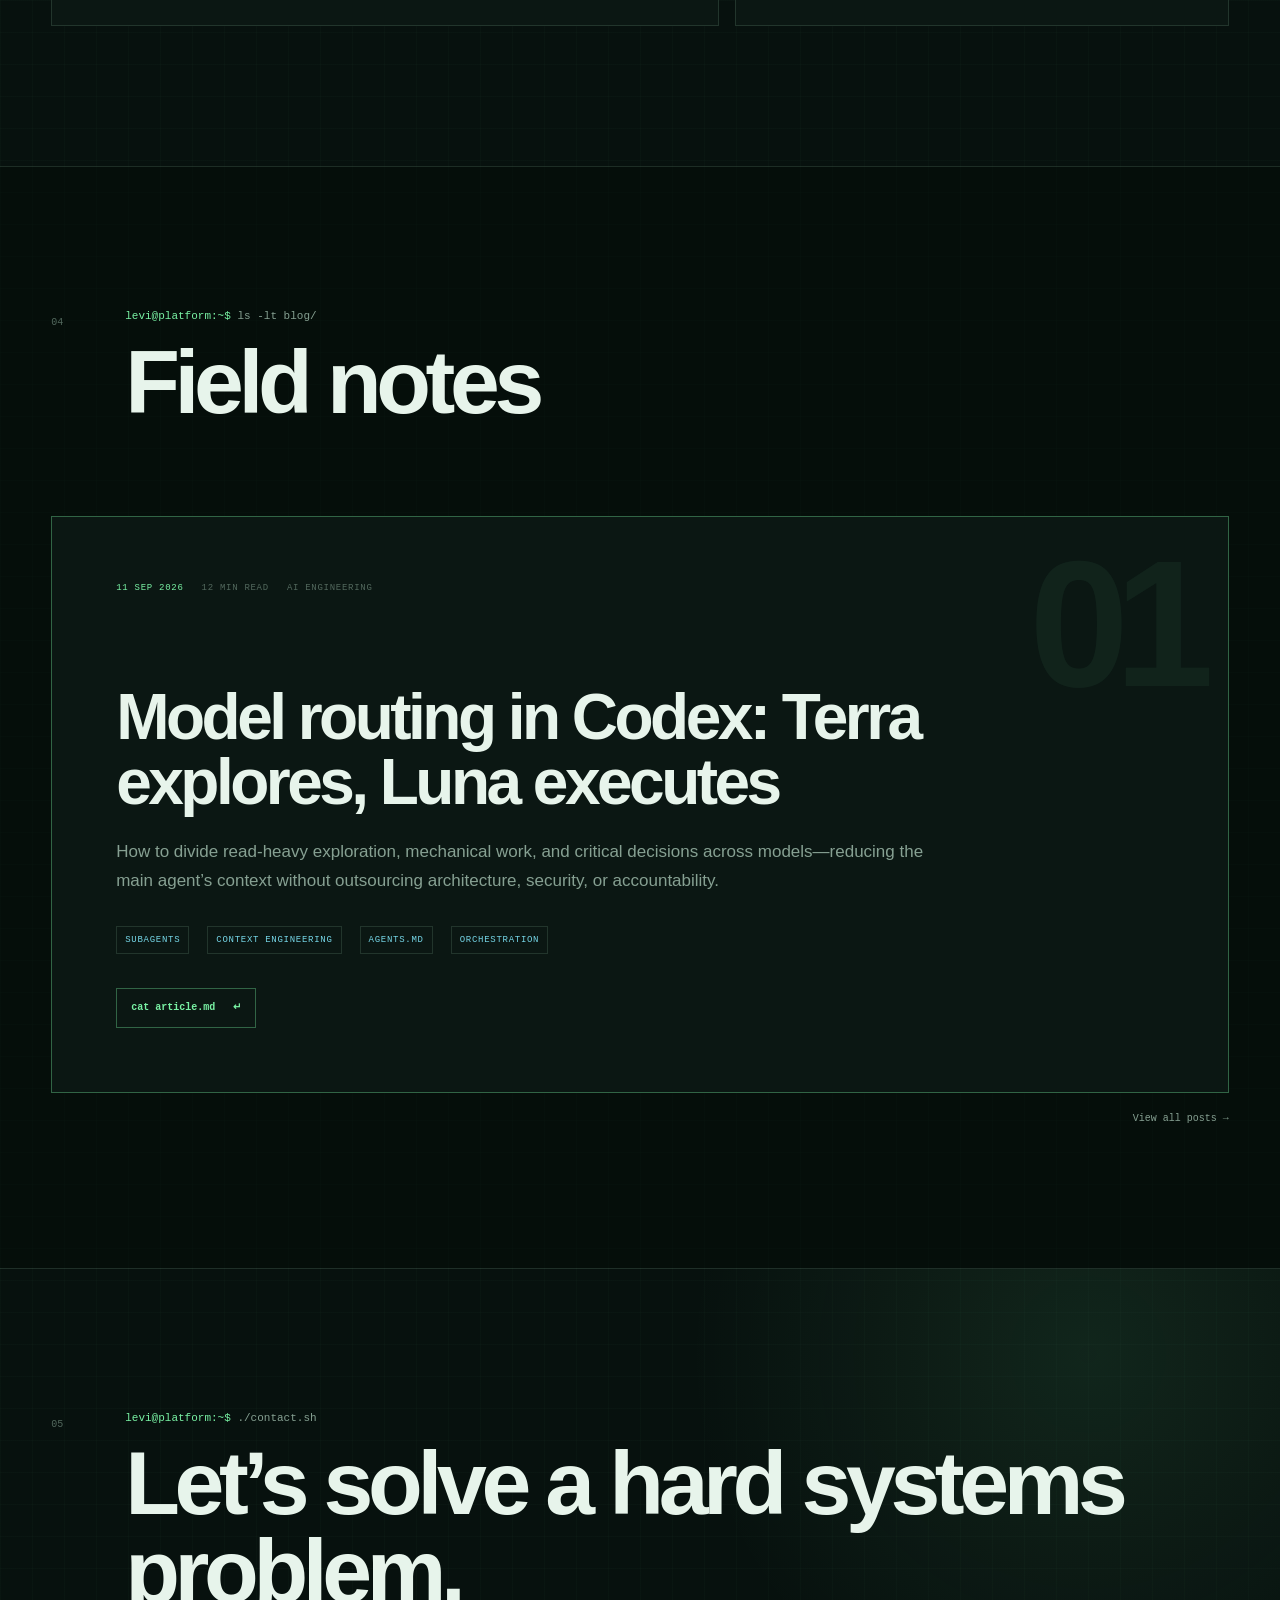
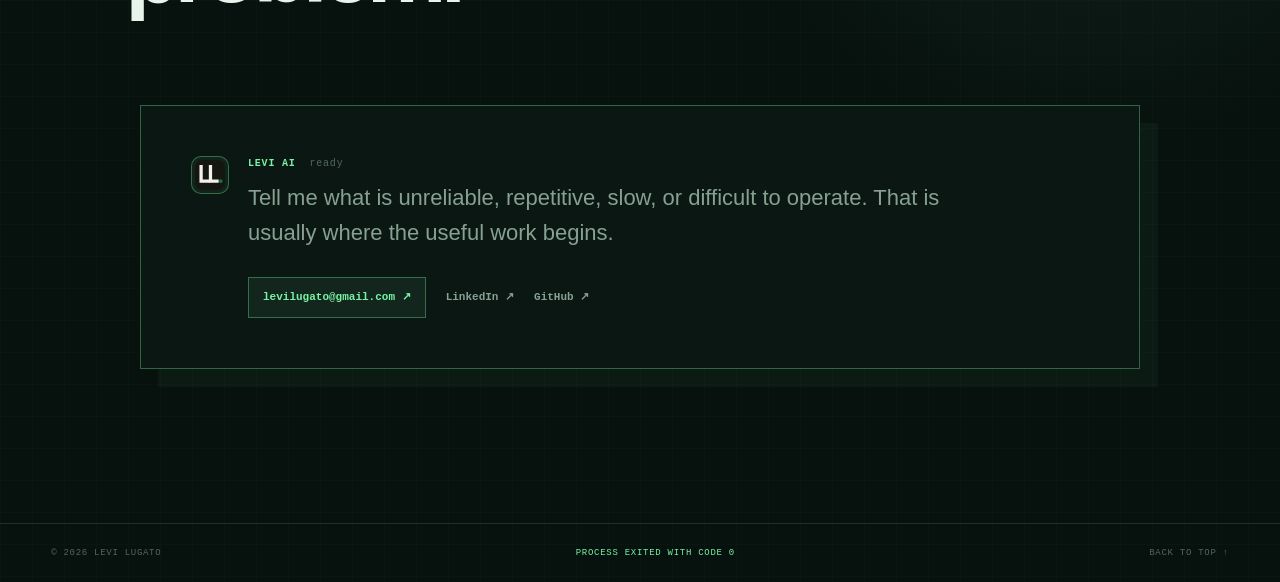
==== commit 9f0627d2: "Add technical blog and model routing article" ====
--- a/index.html
+++ b/index.html
@@ -13,14 +13,14 @@
   <meta name="twitter:card" content="summary_large_image">
   <title>Levi Lugato | Staff / Lead Platform Engineer</title>
   <link rel="icon" href="/favicon.svg" type="image/svg+xml">
-  <link rel="stylesheet" href="styles.css?v=20260906-2">
-  <script src="script.js?v=20260906-1" defer></script>
+  <link rel="stylesheet" href="styles.css?v=20260911-1">
+  <script src="script.js?v=20260911-1" defer></script>
 </head>
 <body>
   <a class="skip-link" href="#main">Skip to content</a>
   <header class="site-header">
     <a class="brand" href="#top" aria-label="Levi Lugato, home"><img src="favicon.svg" alt=""><span>levi@platform</span><b>:~$</b></a>
-    <nav aria-label="Primary navigation"><a href="#about">about</a><a href="#work">work</a><a href="#resume">resume</a><a href="#contact">contact</a></nav>
+    <nav aria-label="Primary navigation"><a href="#about">about</a><a href="#work">work</a><a href="#resume">resume</a><a href="#blog">blog</a><a href="#contact">contact</a></nav>
     <span class="online"><i></i> available</span>
   </header>
 
@@ -31,7 +31,7 @@
         <div class="terminal-layout">
           <aside class="terminal-sidebar" aria-label="Session information">
             <p class="sidebar-label">workspace</p>
-            <a class="active" href="#top"><span>⌁</span> introduction</a><a href="#about"><span>⌁</span> about.md</a><a href="#work"><span>⌁</span> work/</a><a href="#resume"><span>⌁</span> resume.json</a><a href="#contact"><span>⌁</span> contact.sh</a>
+            <a class="active" href="#top"><span>⌁</span> introduction</a><a href="#about"><span>⌁</span> about.md</a><a href="#work"><span>⌁</span> work/</a><a href="#resume"><span>⌁</span> resume.json</a><a href="#blog"><span>⌁</span> blog/</a><a href="#contact"><span>⌁</span> contact.sh</a>
             <div class="runtime"><p class="sidebar-label">runtime</p><dl><div><dt>location</dt><dd>Braga, PT</dd></div><div><dt>experience</dt><dd>13+ years</dd></div><div><dt>mode</dt><dd>remote</dd></div></dl></div>
           </aside>
           <div class="terminal-feed">
@@ -43,7 +43,7 @@
             </div></article>
             <div class="prompt-line"><span>levi@platform:~$</span> cat current-focus.txt</div>
             <article class="ai-message compact-message"><div class="ai-avatar"><img src="favicon.svg" alt=""></div><div class="message-body"><p class="message-label">LEVI AI <span>context loaded</span></p><p>Agentic Platform Engineer builder</p></div></article>
-            <form class="command-form" id="commandForm"><label for="commandInput"><span>levi@platform:~$</span></label><input id="commandInput" name="command" type="text" autocomplete="off" spellcheck="false" placeholder="type help, about, work, resume or contact" aria-describedby="commandOutput"><button type="submit">run ↵</button></form>
+            <form class="command-form" id="commandForm"><label for="commandInput"><span>levi@platform:~$</span></label><input id="commandInput" name="command" type="text" autocomplete="off" spellcheck="false" placeholder="type help, about, work, resume, blog or contact" aria-describedby="commandOutput"><button type="submit">run ↵</button></form>
             <p class="command-output" id="commandOutput" aria-live="polite">Try a command to navigate this portfolio.</p>
           </div>
         </div>
@@ -101,8 +101,22 @@
       </div>
     </section>
 
+    <section class="section blog-section" id="blog">
+      <div class="command-heading"><span class="line-number">04</span><div><p><span>levi@platform:~$</span> ls -lt blog/</p><h2>Field notes</h2></div></div>
+      <div class="blog-list">
+        <article class="blog-card">
+          <div class="blog-meta"><time datetime="2026-09-11">11 SEP 2026</time><span>12 min read</span><span>AI ENGINEERING</span></div>
+          <h3><a href="blog/model-routing-codex.html">Model routing in Codex: Terra explores, Luna executes</a></h3>
+          <p>How to divide read-heavy exploration, mechanical work, and critical decisions across models—reducing the main agent’s context without outsourcing architecture, security, or accountability.</p>
+          <div class="blog-tags"><span>subagents</span><span>context engineering</span><span>AGENTS.md</span><span>orchestration</span></div>
+          <a class="read-article" href="blog/model-routing-codex.html">cat article.md <span>↵</span></a>
+        </article>
+      </div>
+      <p class="blog-all"><a href="blog/">View all posts →</a></p>
+    </section>
+
     <section class="section contact-section" id="contact">
-      <div class="command-heading"><span class="line-number">04</span><div><p><span>levi@platform:~$</span> ./contact.sh</p><h2>Let’s solve a hard systems problem.</h2></div></div>
+      <div class="command-heading"><span class="line-number">05</span><div><p><span>levi@platform:~$</span> ./contact.sh</p><h2>Let’s solve a hard systems problem.</h2></div></div>
       <article class="ai-message contact-message"><div class="ai-avatar"><img src="favicon.svg" alt=""></div><div class="message-body"><p class="message-label">LEVI AI <span>ready</span></p><p>Tell me what is unreliable, repetitive, slow, or difficult to operate. That is usually where the useful work begins.</p><div class="contact-links"><a class="primary-action" href="mailto:levilugato@gmail.com">levilugato@gmail.com ↗</a><a href="https://www.linkedin.com/in/levilugato" target="_blank" rel="noreferrer">LinkedIn ↗</a><a href="https://github.com/levilugato" target="_blank" rel="noreferrer">GitHub ↗</a></div></div></article>
     </section>
   </main>
--- a/styles.css
+++ b/styles.css
@@ -144,6 +144,54 @@
 .experience-list span,.history-note { margin-top: 4px; color: var(--muted); font: 13px/1.45 Arial,Helvetica,sans-serif; }
 .history-note { margin: 20px 0 0; }
 
+.blog-section { background: rgba(3,11,8,.48); }
+.blog-list { max-width: 1400px; margin: 0 auto; }
+.blog-card { position: relative; padding: clamp(28px,5vw,70px); overflow: hidden; border: 1px solid var(--line-bright); background: var(--panel); }
+.blog-card::after { content: "01"; position: absolute; top: 18px; right: 28px; color: rgba(121,242,164,.06); font: 700 clamp(80px,14vw,190px)/1 Arial,Helvetica,sans-serif; letter-spacing: -.08em; pointer-events: none; }
+.blog-meta,.blog-tags { position: relative; z-index: 1; display: flex; flex-wrap: wrap; gap: 9px 18px; color: var(--dim); font-size: 9px; letter-spacing: .08em; text-transform: uppercase; }
+.blog-meta time { color: var(--green); }
+.blog-card h3 { position: relative; z-index: 1; max-width: 1050px; margin: clamp(34px,7vw,92px) 0 22px; font: 700 clamp(34px,5vw,72px)/1.02 Arial,Helvetica,sans-serif; letter-spacing: -.055em; }
+.blog-card h3 a:hover,.blog-card h3 a:focus-visible { color: var(--green); }
+.blog-card > p { position: relative; z-index: 1; max-width: 830px; margin: 0 0 30px; color: var(--muted); font: 17px/1.7 Arial,Helvetica,sans-serif; }
+.blog-tags span { padding: 6px 8px; border: 1px solid var(--line); color: var(--cyan); }
+.read-article { position: relative; z-index: 1; display: inline-flex; gap: 18px; margin-top: 34px; padding: 11px 14px; border: 1px solid var(--line-bright); color: var(--green); font-size: 10px; font-weight: 700; }
+.read-article:hover { color: var(--bg); background: var(--green); }
+.blog-all { max-width: 1400px; margin: 18px auto 0; color: var(--muted); font-size: 10px; text-align: right; }
+.blog-all a:hover { color: var(--green); }
+
+.blog-page .site-header { position: relative; }
+.blog-shell { width: min(940px,calc(100% - 36px)); margin: 0 auto; padding: clamp(54px,9vw,110px) 0 clamp(90px,12vw,150px); }
+.blog-breadcrumb { margin: 0 0 44px; color: var(--dim); font-size: 10px; }
+.blog-breadcrumb a { color: var(--green); }
+.article-header { padding-bottom: clamp(42px,7vw,76px); border-bottom: 1px solid var(--line); }
+.article-kicker { margin: 0 0 20px; color: var(--green); font-size: 10px; letter-spacing: .12em; text-transform: uppercase; }
+.article-header h1 { max-width: 900px; margin: 0; font: 700 clamp(42px,8vw,86px)/.98 Arial,Helvetica,sans-serif; letter-spacing: -.065em; }
+.article-deck { max-width: 800px; margin: 28px 0 0; color: var(--muted); font: clamp(18px,2.2vw,24px)/1.55 Arial,Helvetica,sans-serif; }
+.article-byline { display: flex; flex-wrap: wrap; gap: 10px 22px; margin-top: 28px; color: var(--dim); font-size: 9px; text-transform: uppercase; letter-spacing: .08em; }
+.article-body { padding-top: clamp(44px,7vw,78px); }
+.article-body h2 { margin: 72px 0 20px; color: var(--ink); font: 700 clamp(28px,4vw,42px)/1.12 Arial,Helvetica,sans-serif; letter-spacing: -.035em; }
+.article-body h3 { margin: 44px 0 14px; color: var(--cyan); font: 700 20px/1.3 Arial,Helvetica,sans-serif; }
+.article-body p,.article-body li { color: #b7c9bf; font: 18px/1.82 Arial,Helvetica,sans-serif; }
+.article-body p { margin: 0 0 24px; }
+.article-body ul,.article-body ol { margin: 0 0 30px; padding-left: 25px; }
+.article-body li { margin: 9px 0; padding-left: 5px; }
+.article-body strong { color: var(--ink); }
+.article-body a { color: var(--green); text-decoration: underline; text-decoration-color: rgba(121,242,164,.35); text-underline-offset: 3px; }
+.article-body blockquote { margin: 36px 0; padding: 20px 24px; border-left: 2px solid var(--green); background: rgba(121,242,164,.045); }
+.article-body blockquote p { margin: 0; color: var(--ink); }
+.article-body pre { margin: 32px 0; padding: 24px; overflow-x: auto; border: 1px solid var(--line); background: #050d0a; color: #b7c9bf; font: 13px/1.7 var(--mono); }
+.article-body code:not(pre code) { padding: 2px 6px; border: 1px solid var(--line); color: var(--cyan); background: rgba(118,215,232,.05); font: .82em var(--mono); }
+.routing-table { width: 100%; margin: 34px 0; border-collapse: collapse; font-size: 13px; }
+.routing-table th,.routing-table td { padding: 15px 14px; border: 1px solid var(--line); text-align: left; vertical-align: top; }
+.routing-table th { color: var(--green); background: rgba(121,242,164,.05); }
+.routing-table td { color: var(--muted); }
+.article-callout { margin: 42px 0; padding: 26px; border: 1px solid var(--line-bright); background: var(--panel); }
+.article-callout strong { display: block; margin-bottom: 8px; color: var(--green); font: 700 11px var(--mono); text-transform: uppercase; letter-spacing: .08em; }
+.article-callout p { margin: 0; }
+.article-footer { margin-top: 72px; padding-top: 30px; border-top: 1px solid var(--line); display: flex; justify-content: space-between; gap: 20px; color: var(--muted); font-size: 10px; }
+.post-list { display: grid; gap: 16px; }
+.post-list .blog-card h2 { position: relative; z-index: 1; max-width: 800px; margin: 42px 0 18px; font: 700 clamp(30px,5vw,54px)/1.05 Arial,Helvetica,sans-serif; letter-spacing: -.045em; }
+
 .contact-section { padding-bottom: clamp(90px,12vw,170px); background: radial-gradient(circle at 85% 10%,rgba(121,242,164,.09),transparent 30%); }
 .contact-message { max-width: 1000px; margin: 0 auto; padding: clamp(26px,4vw,50px); border: 1px solid var(--line-bright); background: var(--panel); box-shadow: 18px 18px 0 rgba(121,242,164,.04); }
 .contact-message .message-body > p:last-of-type { max-width: 750px; margin: 0; color: var(--muted); font: clamp(16px,1.8vw,22px)/1.6 Arial,Helvetica,sans-serif; }
@@ -164,6 +212,7 @@
   .brand span { display: none; }
   nav { gap: 13px; }
   nav a { font-size: 10px; }
+  nav a:nth-child(3) { display: none; }
   .online { display: none; }
   .terminal-bar { grid-template-columns: auto 1fr; }
   .terminal-bar > span:nth-child(2) { justify-self: center; }
@@ -186,5 +235,10 @@
   .wide-card ul { justify-content: flex-start; }
   .experience-list article { grid-template-columns: 78px 1fr; }
   footer { flex-direction: column; }
+  .blog-card { padding: 28px 20px; }
+  .blog-card h3 { margin-top: 70px; }
+  .article-body p,.article-body li { font-size: 16px; }
+  .routing-table { display: block; overflow-x: auto; white-space: nowrap; }
+  .article-footer { flex-direction: column; }
 }
 @media (prefers-reduced-motion: reduce) { html { scroll-behavior: auto; } *,*::before,*::after { animation-duration: .01ms!important; transition-duration: .01ms!important; } }
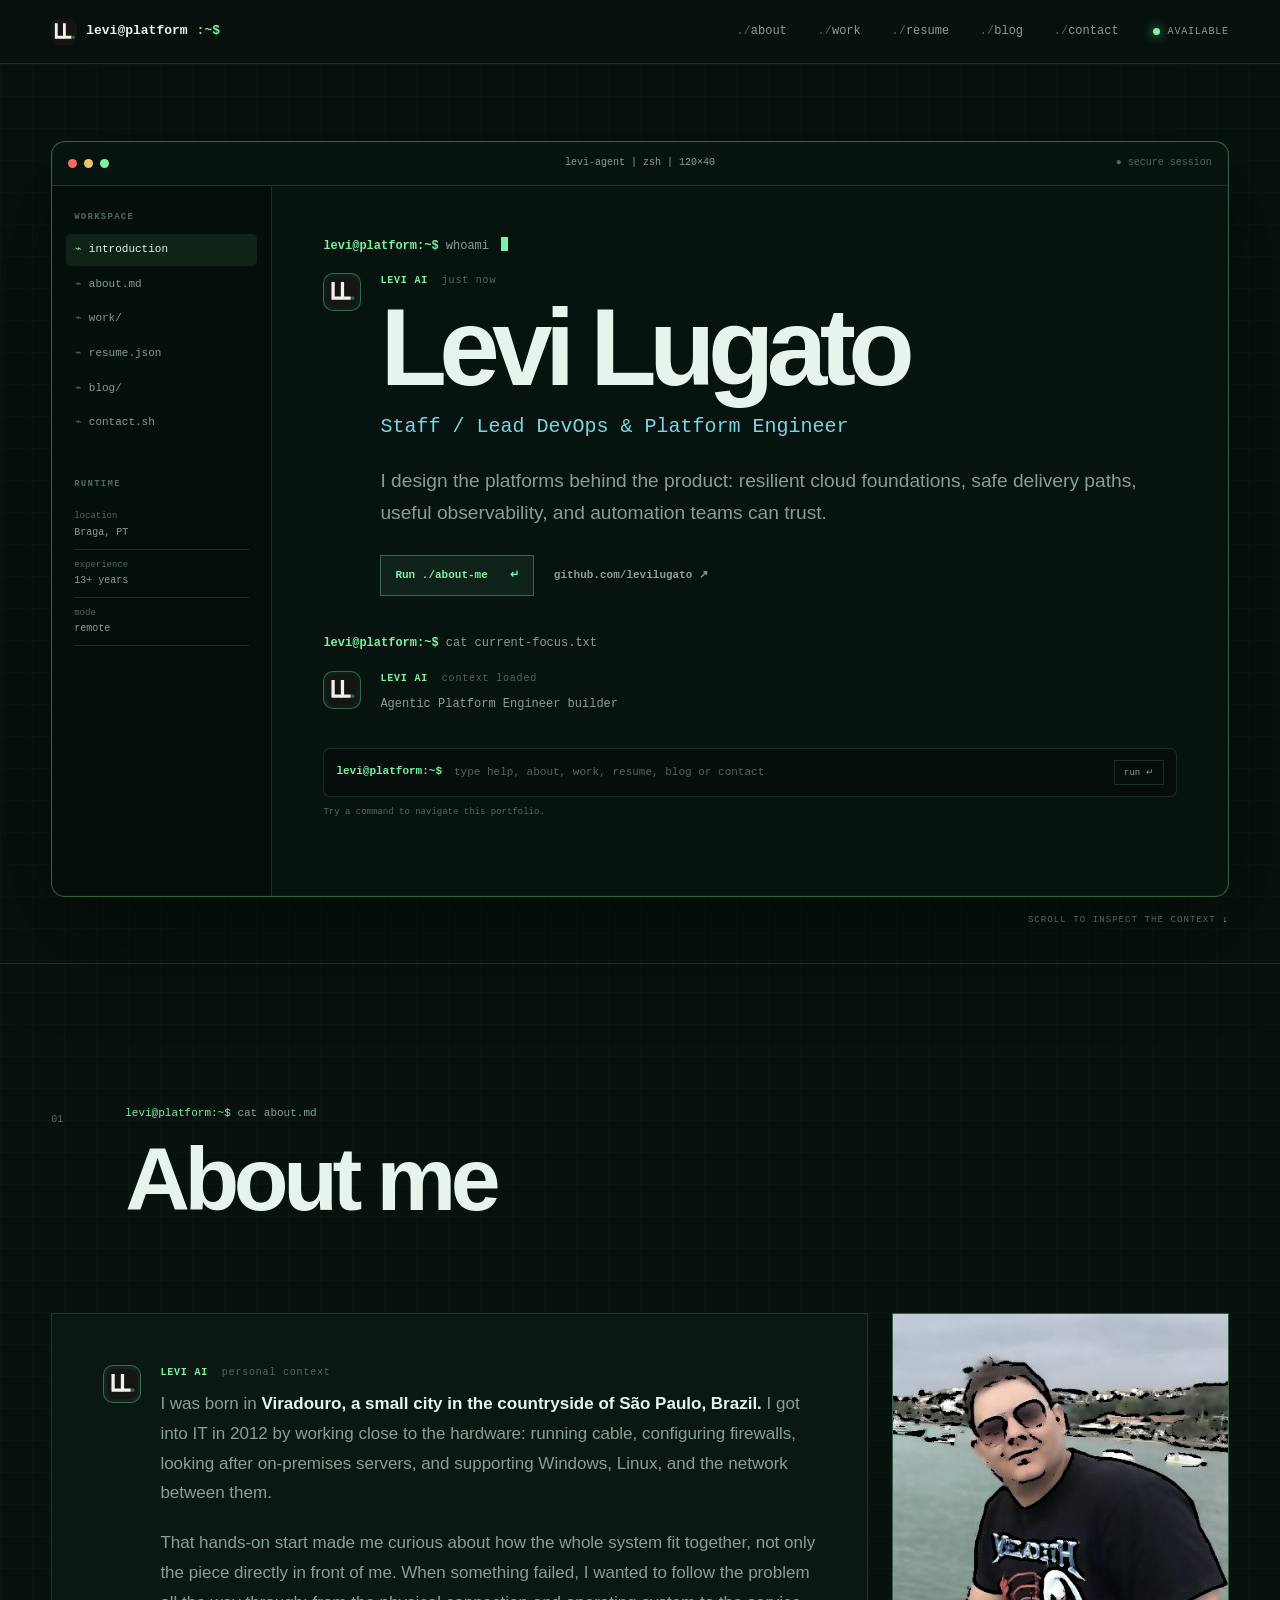
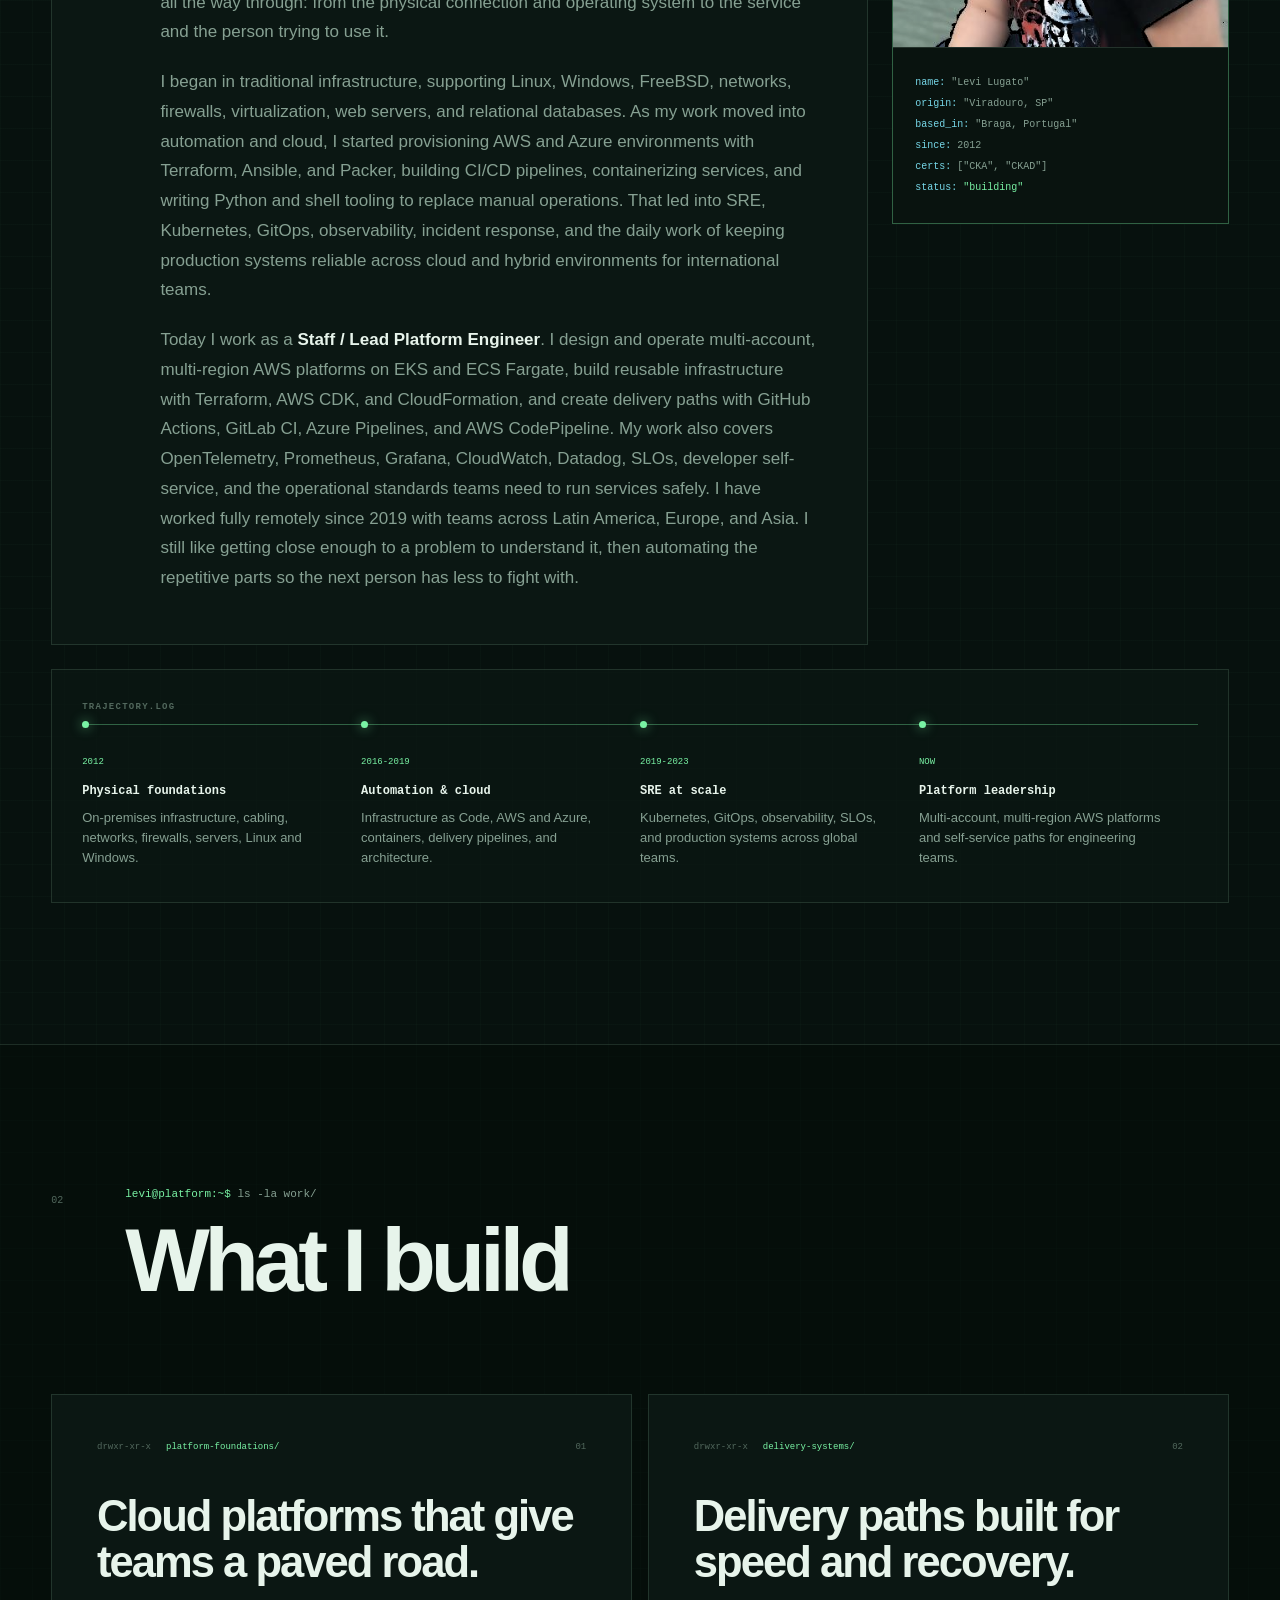
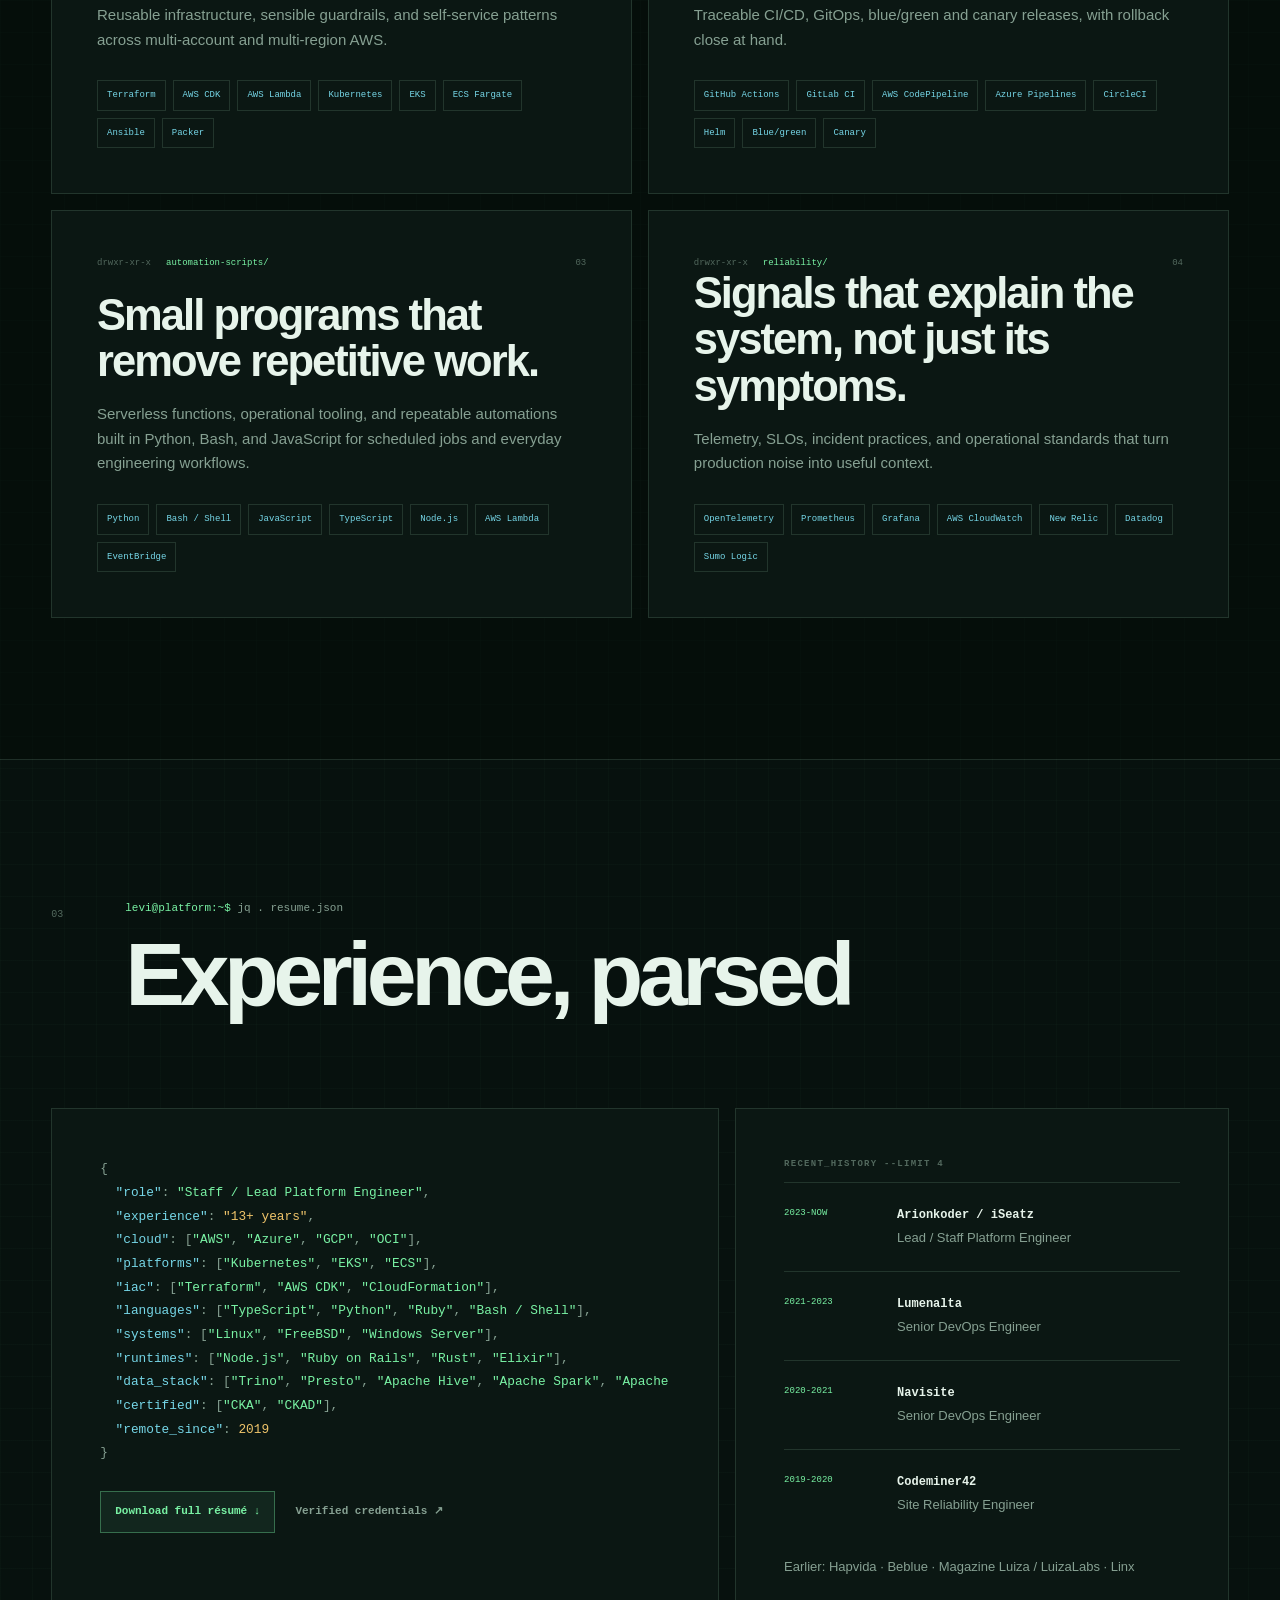
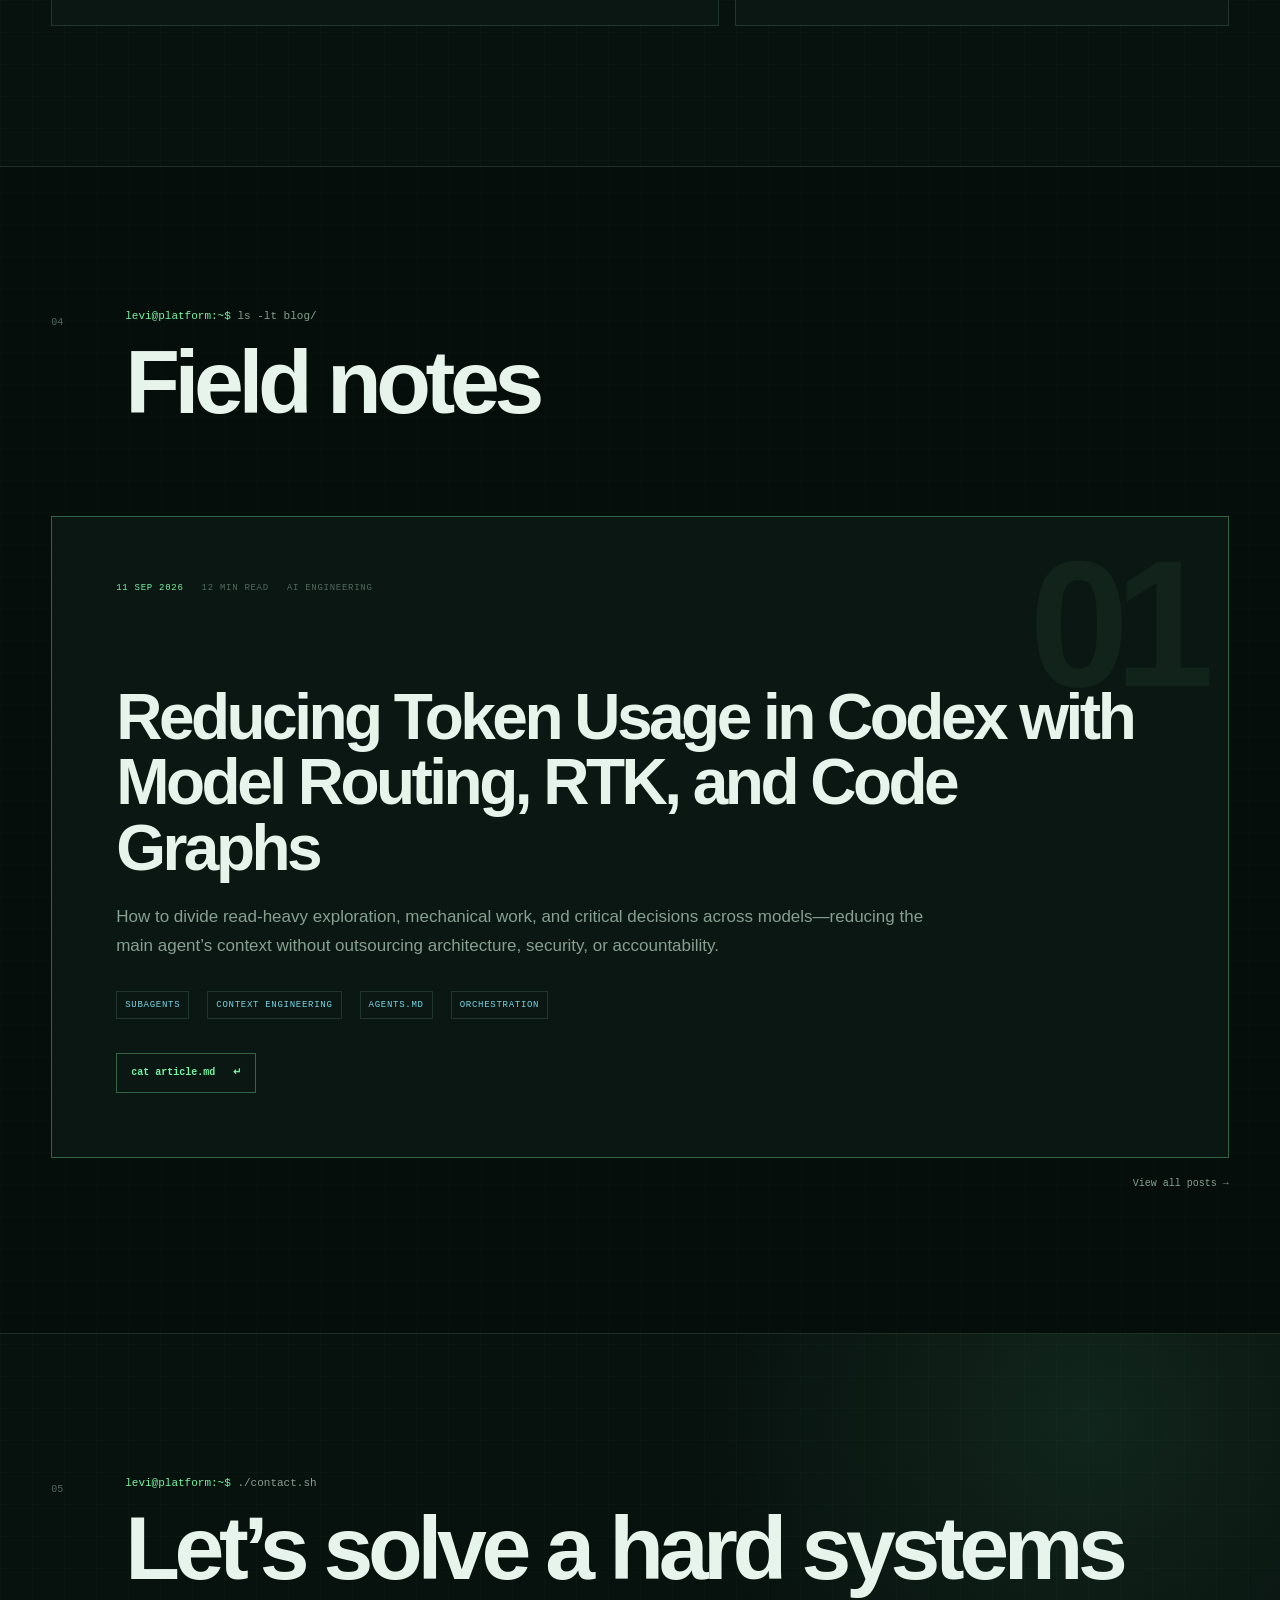
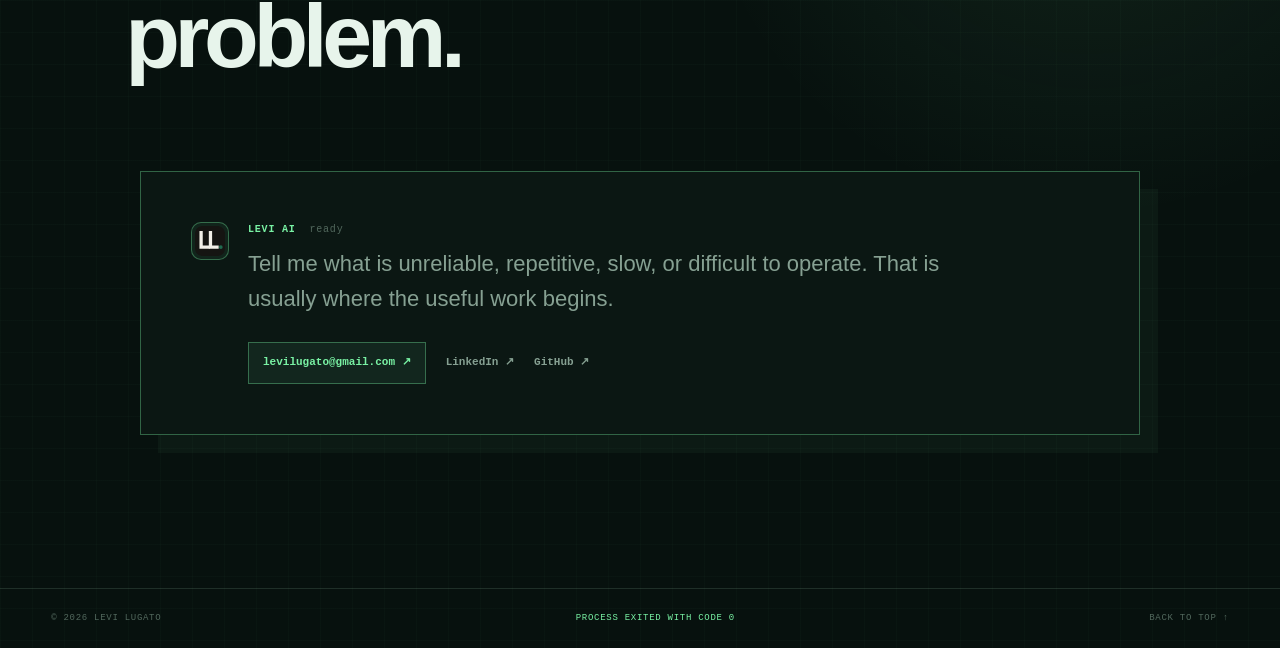
==== commit 10f31cbc: "Retitle token efficiency article" ====
--- a/index.html
+++ b/index.html
@@ -106,7 +106,7 @@
       <div class="blog-list">
         <article class="blog-card">
           <div class="blog-meta"><time datetime="2026-09-11">11 SEP 2026</time><span>12 min read</span><span>AI ENGINEERING</span></div>
-          <h3><a href="blog/model-routing-codex.html">Model routing in Codex: Terra explores, Luna executes</a></h3>
+          <h3><a href="blog/model-routing-codex.html">Reducing Token Usage in Codex with Model Routing, RTK, and Code Graphs</a></h3>
           <p>How to divide read-heavy exploration, mechanical work, and critical decisions across models—reducing the main agent’s context without outsourcing architecture, security, or accountability.</p>
           <div class="blog-tags"><span>subagents</span><span>context engineering</span><span>AGENTS.md</span><span>orchestration</span></div>
           <a class="read-article" href="blog/model-routing-codex.html">cat article.md <span>↵</span></a>
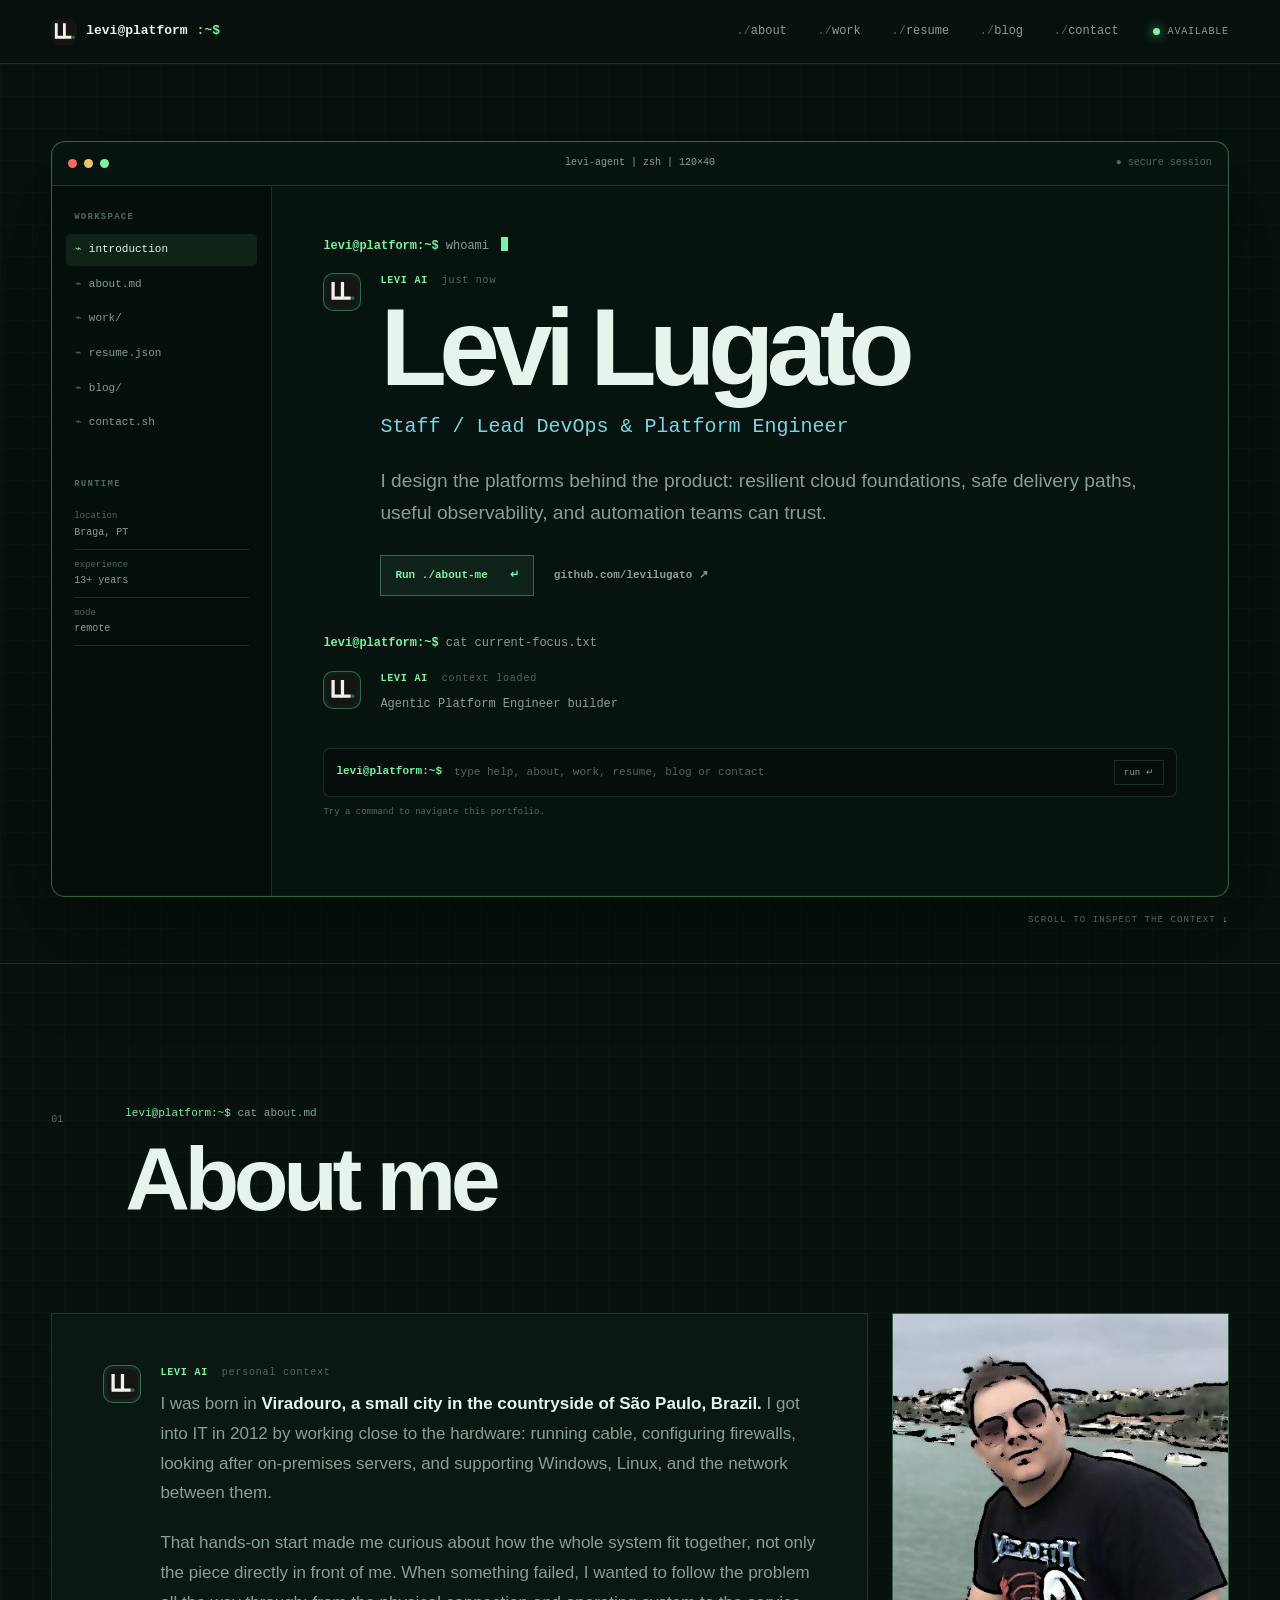
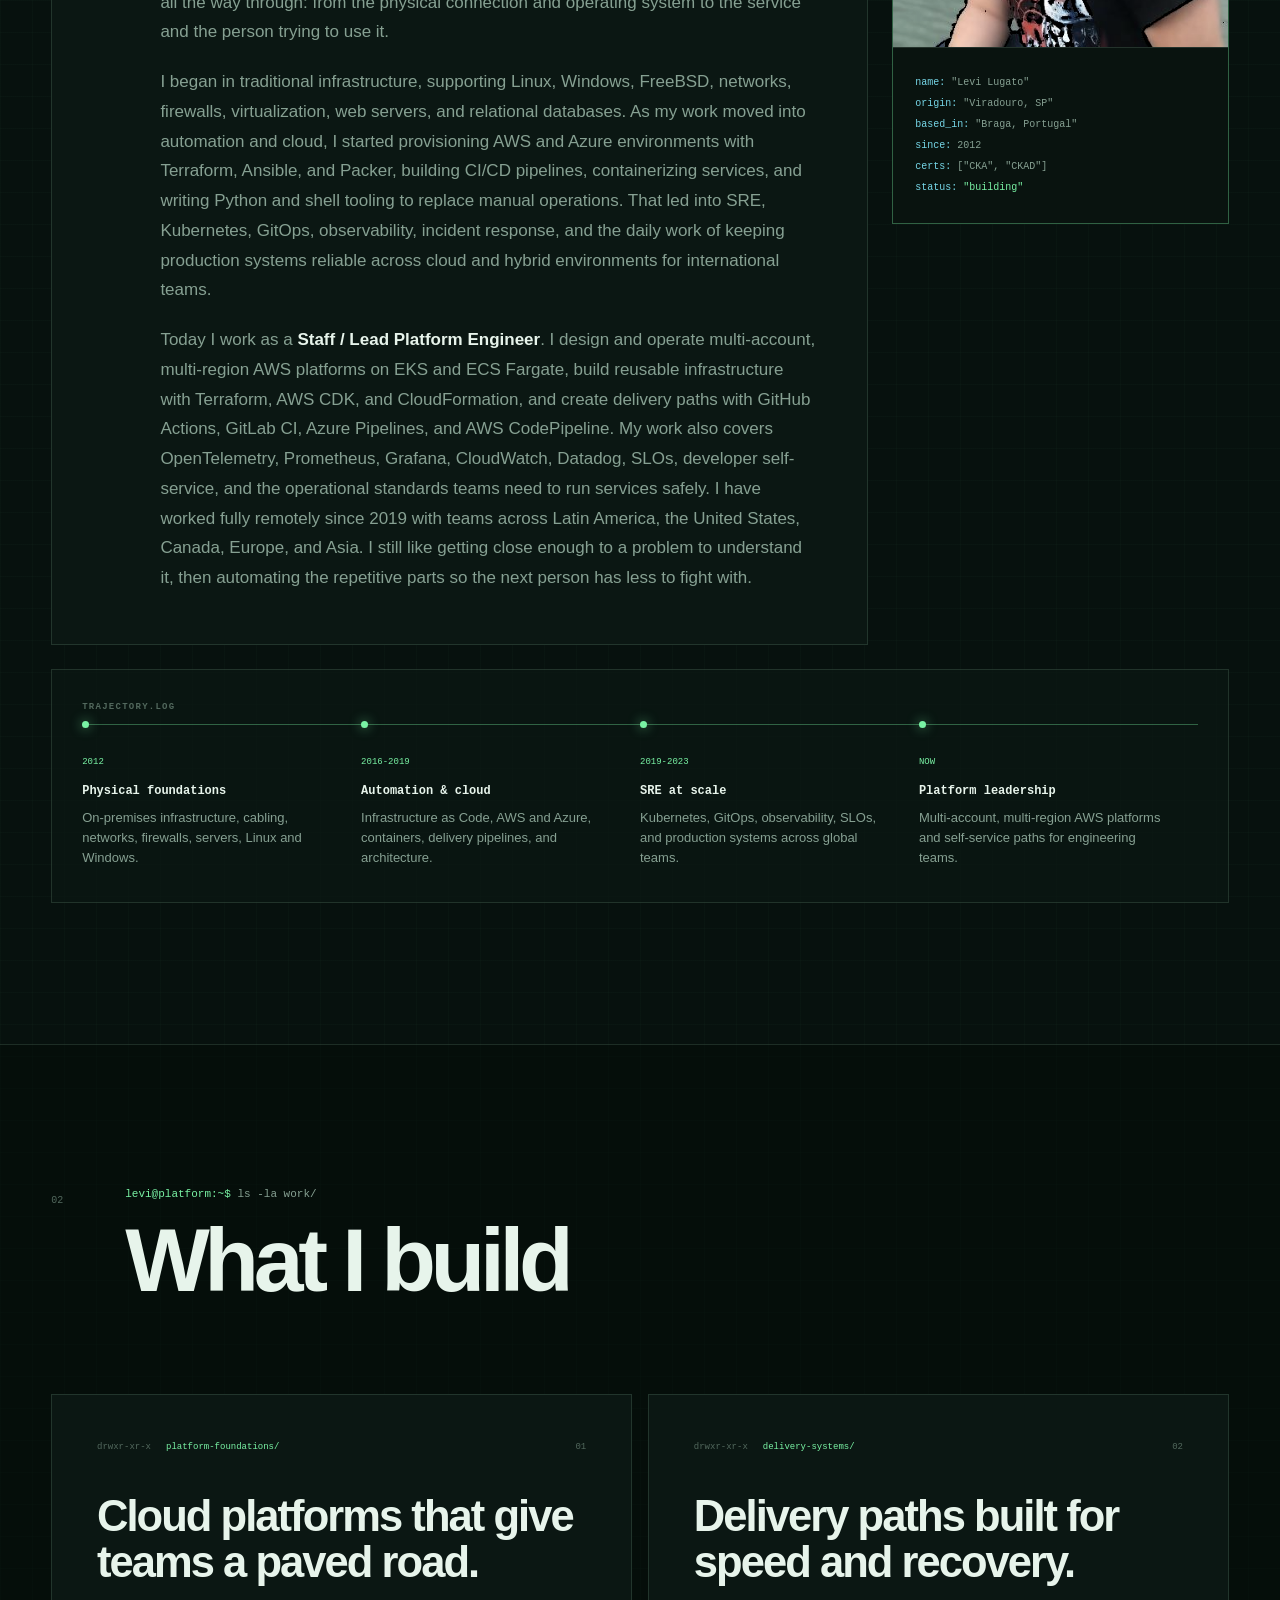
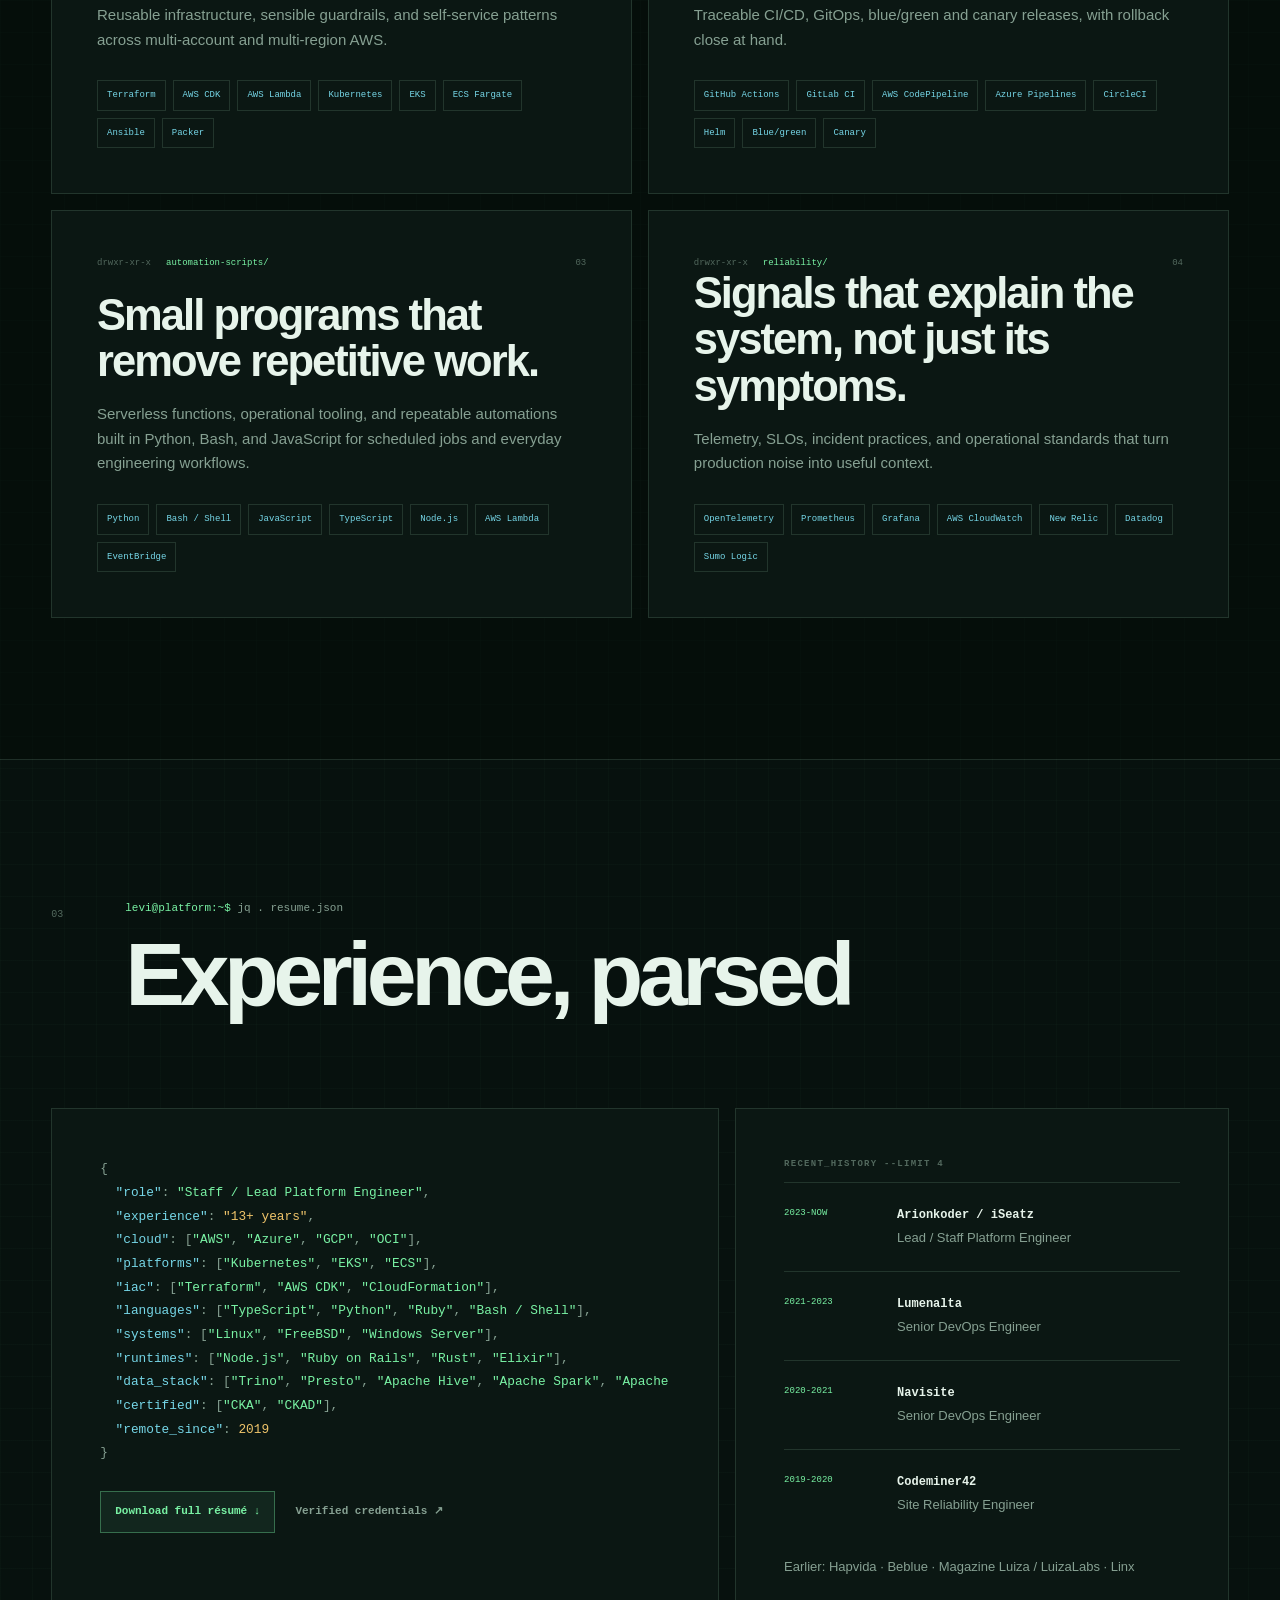
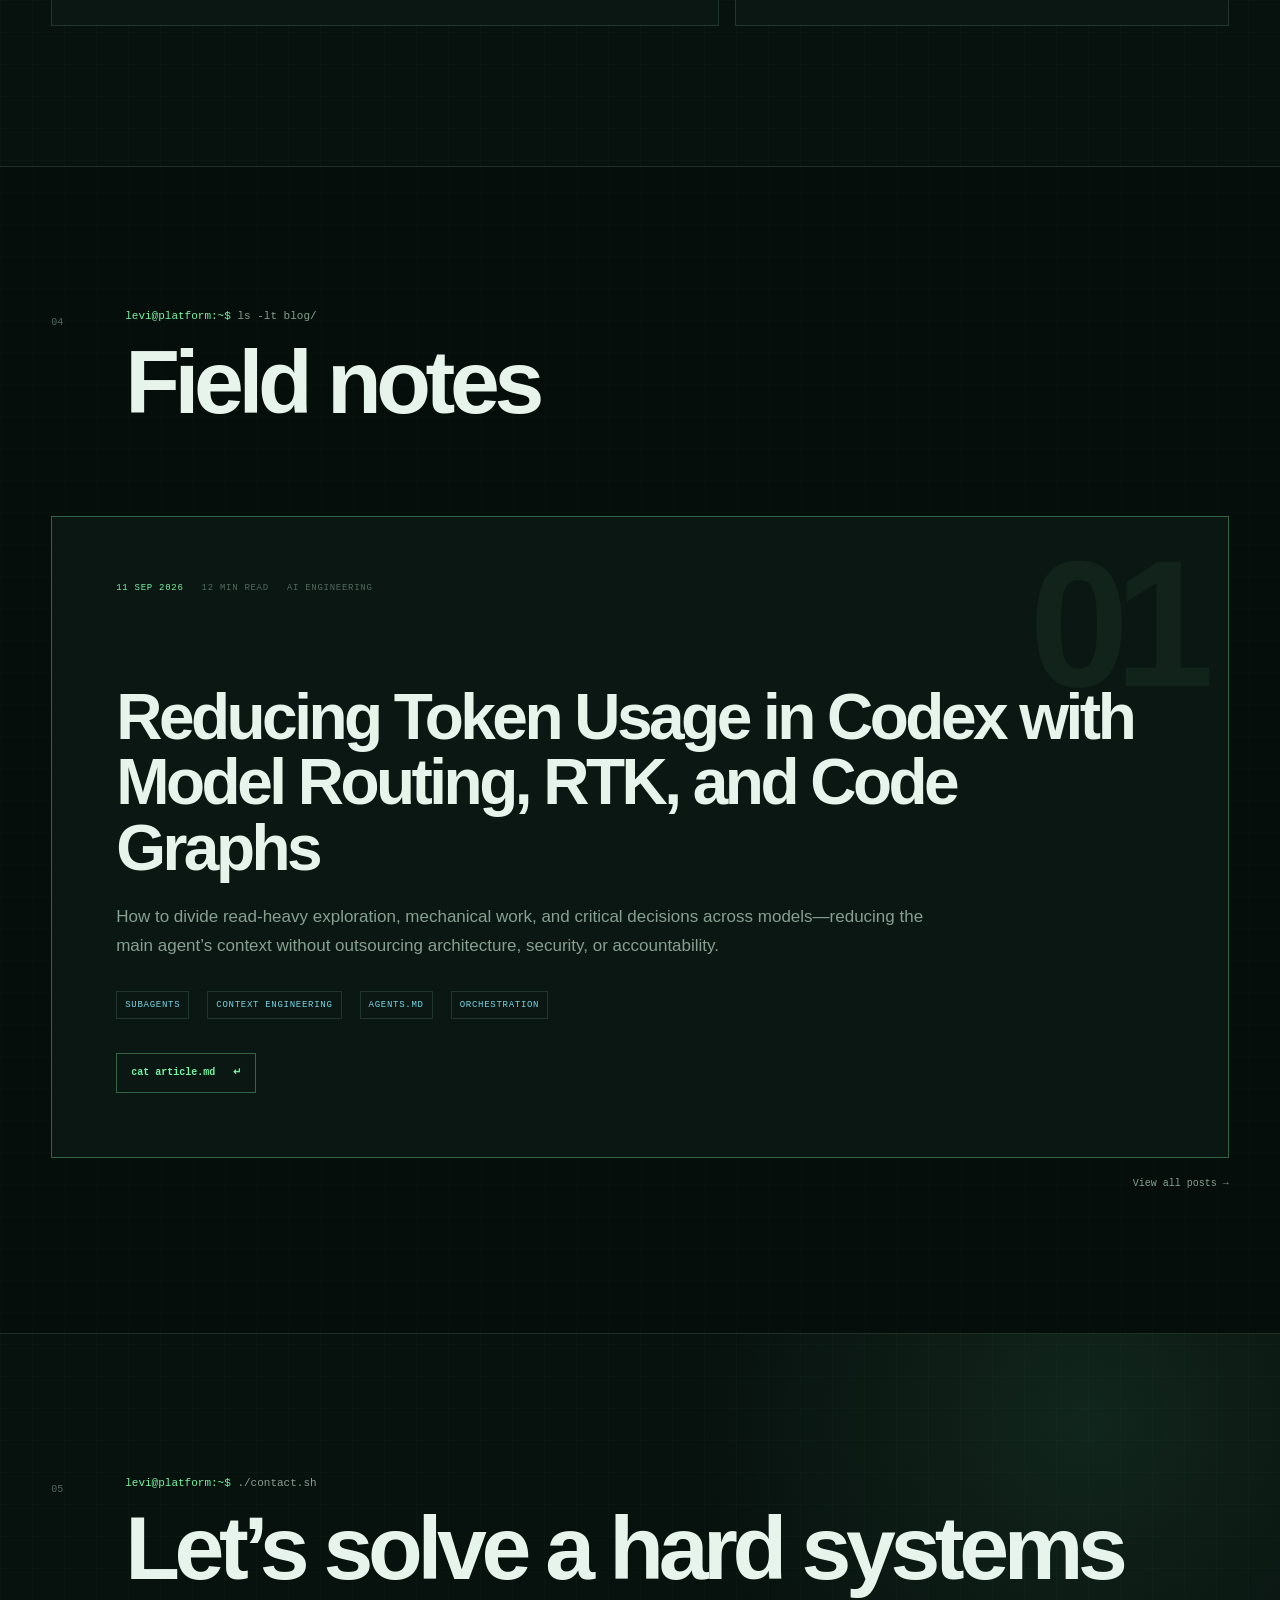
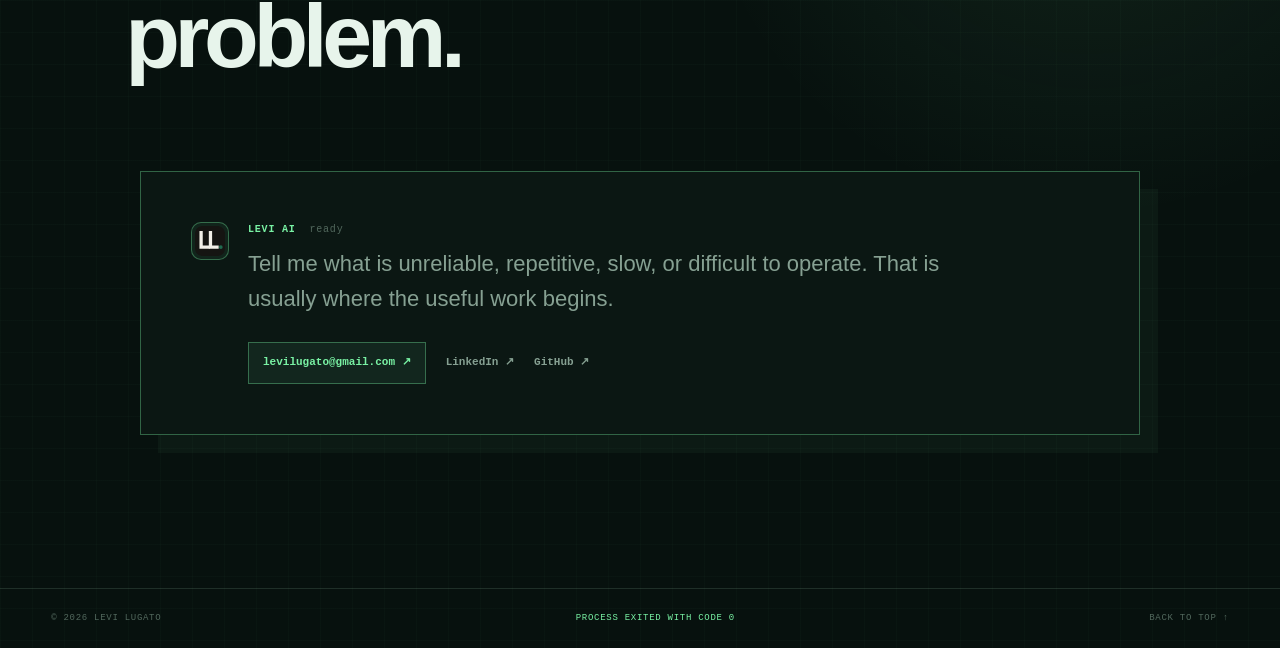
==== commit 2209708f: "Expand remote collaboration regions" ====
--- a/index.html
+++ b/index.html
@@ -59,7 +59,7 @@
           <p>I was born in <strong>Viradouro, a small city in the countryside of São Paulo, Brazil.</strong> I got into IT in 2012 by working close to the hardware: running cable, configuring firewalls, looking after on-premises servers, and supporting Windows, Linux, and the network between them.</p>
           <p>That hands-on start made me curious about how the whole system fit together, not only the piece directly in front of me. When something failed, I wanted to follow the problem all the way through: from the physical connection and operating system to the service and the person trying to use it.</p>
           <p>I began in traditional infrastructure, supporting Linux, Windows, FreeBSD, networks, firewalls, virtualization, web servers, and relational databases. As my work moved into automation and cloud, I started provisioning AWS and Azure environments with Terraform, Ansible, and Packer, building CI/CD pipelines, containerizing services, and writing Python and shell tooling to replace manual operations. That led into SRE, Kubernetes, GitOps, observability, incident response, and the daily work of keeping production systems reliable across cloud and hybrid environments for international teams.</p>
-          <p>Today I work as a <strong>Staff / Lead Platform Engineer</strong>. I design and operate multi-account, multi-region AWS platforms on EKS and ECS Fargate, build reusable infrastructure with Terraform, AWS CDK, and CloudFormation, and create delivery paths with GitHub Actions, GitLab CI, Azure Pipelines, and AWS CodePipeline. My work also covers OpenTelemetry, Prometheus, Grafana, CloudWatch, Datadog, SLOs, developer self-service, and the operational standards teams need to run services safely. I have worked fully remotely since 2019 with teams across Latin America, Europe, and Asia. I still like getting close enough to a problem to understand it, then automating the repetitive parts so the next person has less to fight with.</p>
+          <p>Today I work as a <strong>Staff / Lead Platform Engineer</strong>. I design and operate multi-account, multi-region AWS platforms on EKS and ECS Fargate, build reusable infrastructure with Terraform, AWS CDK, and CloudFormation, and create delivery paths with GitHub Actions, GitLab CI, Azure Pipelines, and AWS CodePipeline. My work also covers OpenTelemetry, Prometheus, Grafana, CloudWatch, Datadog, SLOs, developer self-service, and the operational standards teams need to run services safely. I have worked fully remotely since 2019 with teams across Latin America, the United States, Canada, Europe, and Asia. I still like getting close enough to a problem to understand it, then automating the repetitive parts so the next person has less to fight with.</p>
         </div></article>
         <aside class="identity-card"><img src="levi-lugato.jpeg" alt="Levi Lugato"><div class="identity-code"><p><span>name:</span> "Levi Lugato"</p><p><span>origin:</span> "Viradouro, SP"</p><p><span>based_in:</span> "Braga, Portugal"</p><p><span>since:</span> 2012</p><p><span>certs:</span> ["CKA", "CKAD"]</p><p><span>status:</span> <b>"building"</b></p></div></aside>
       </div>
